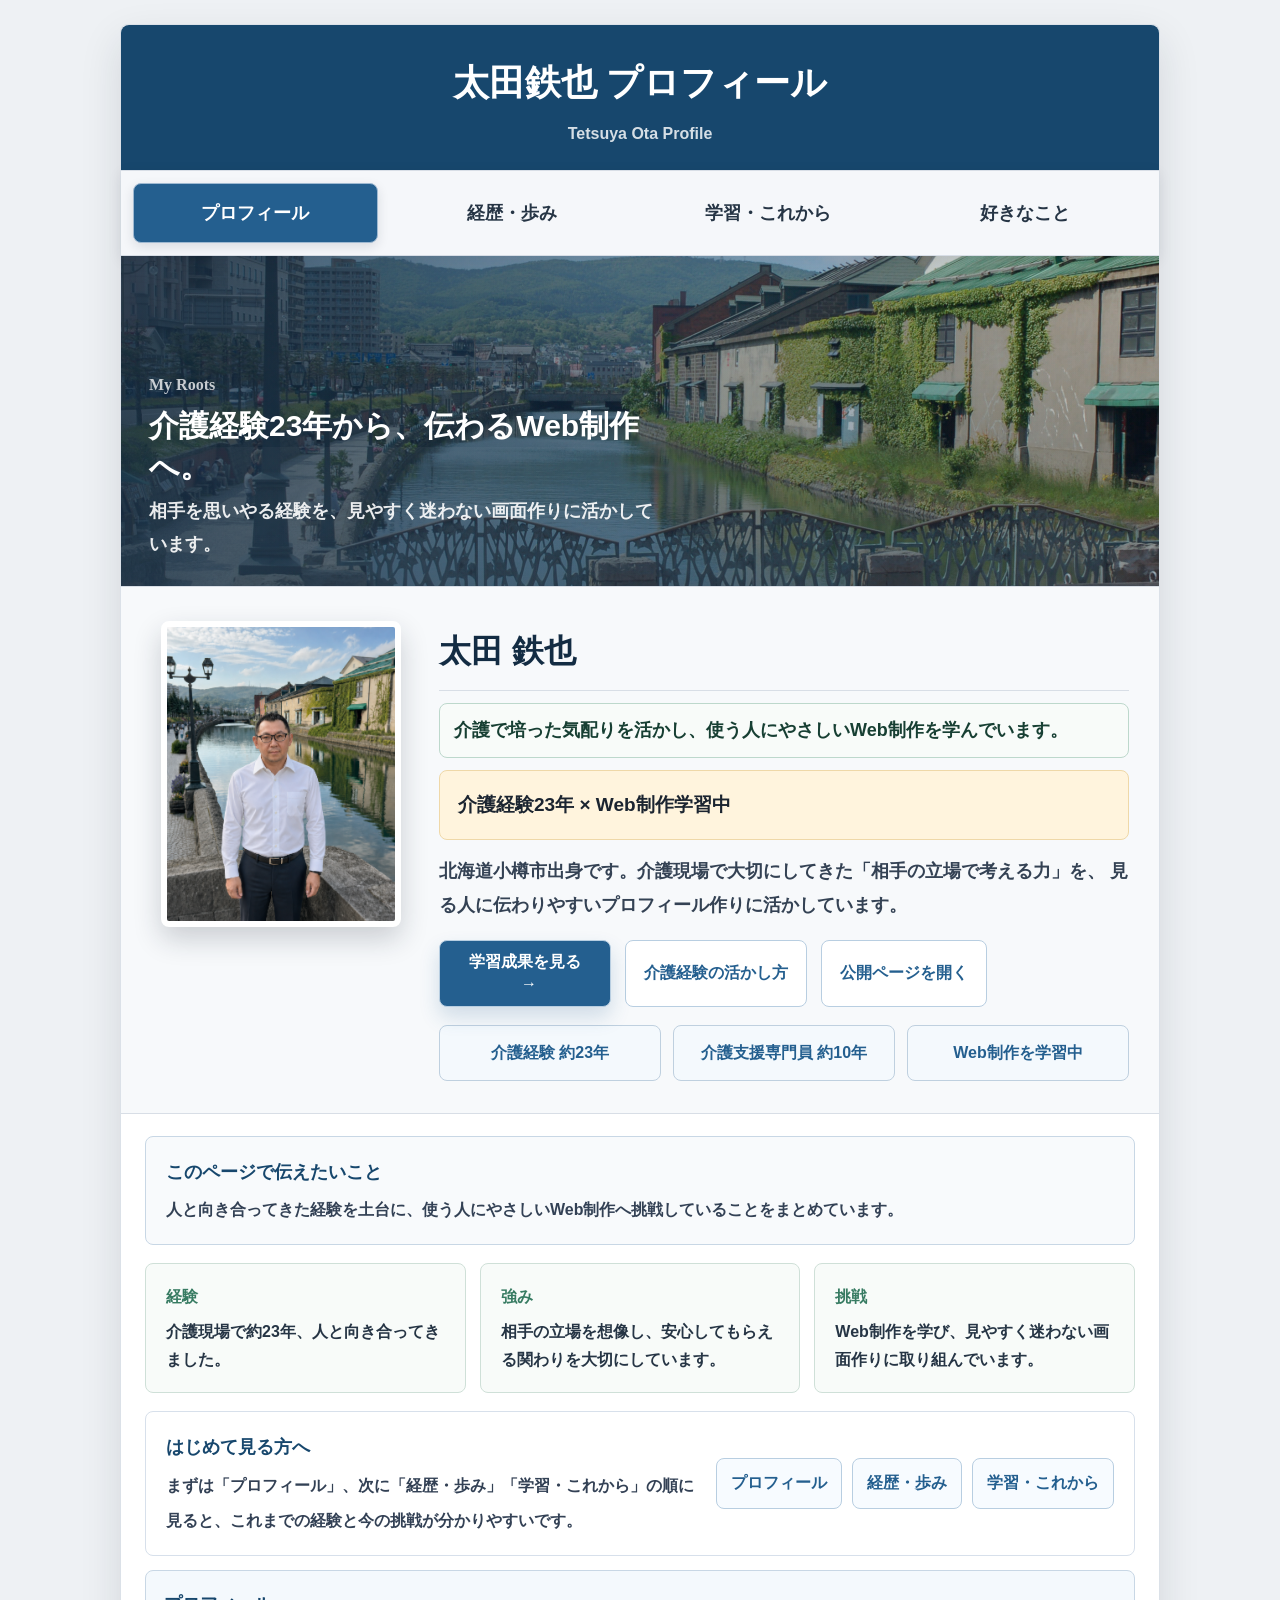
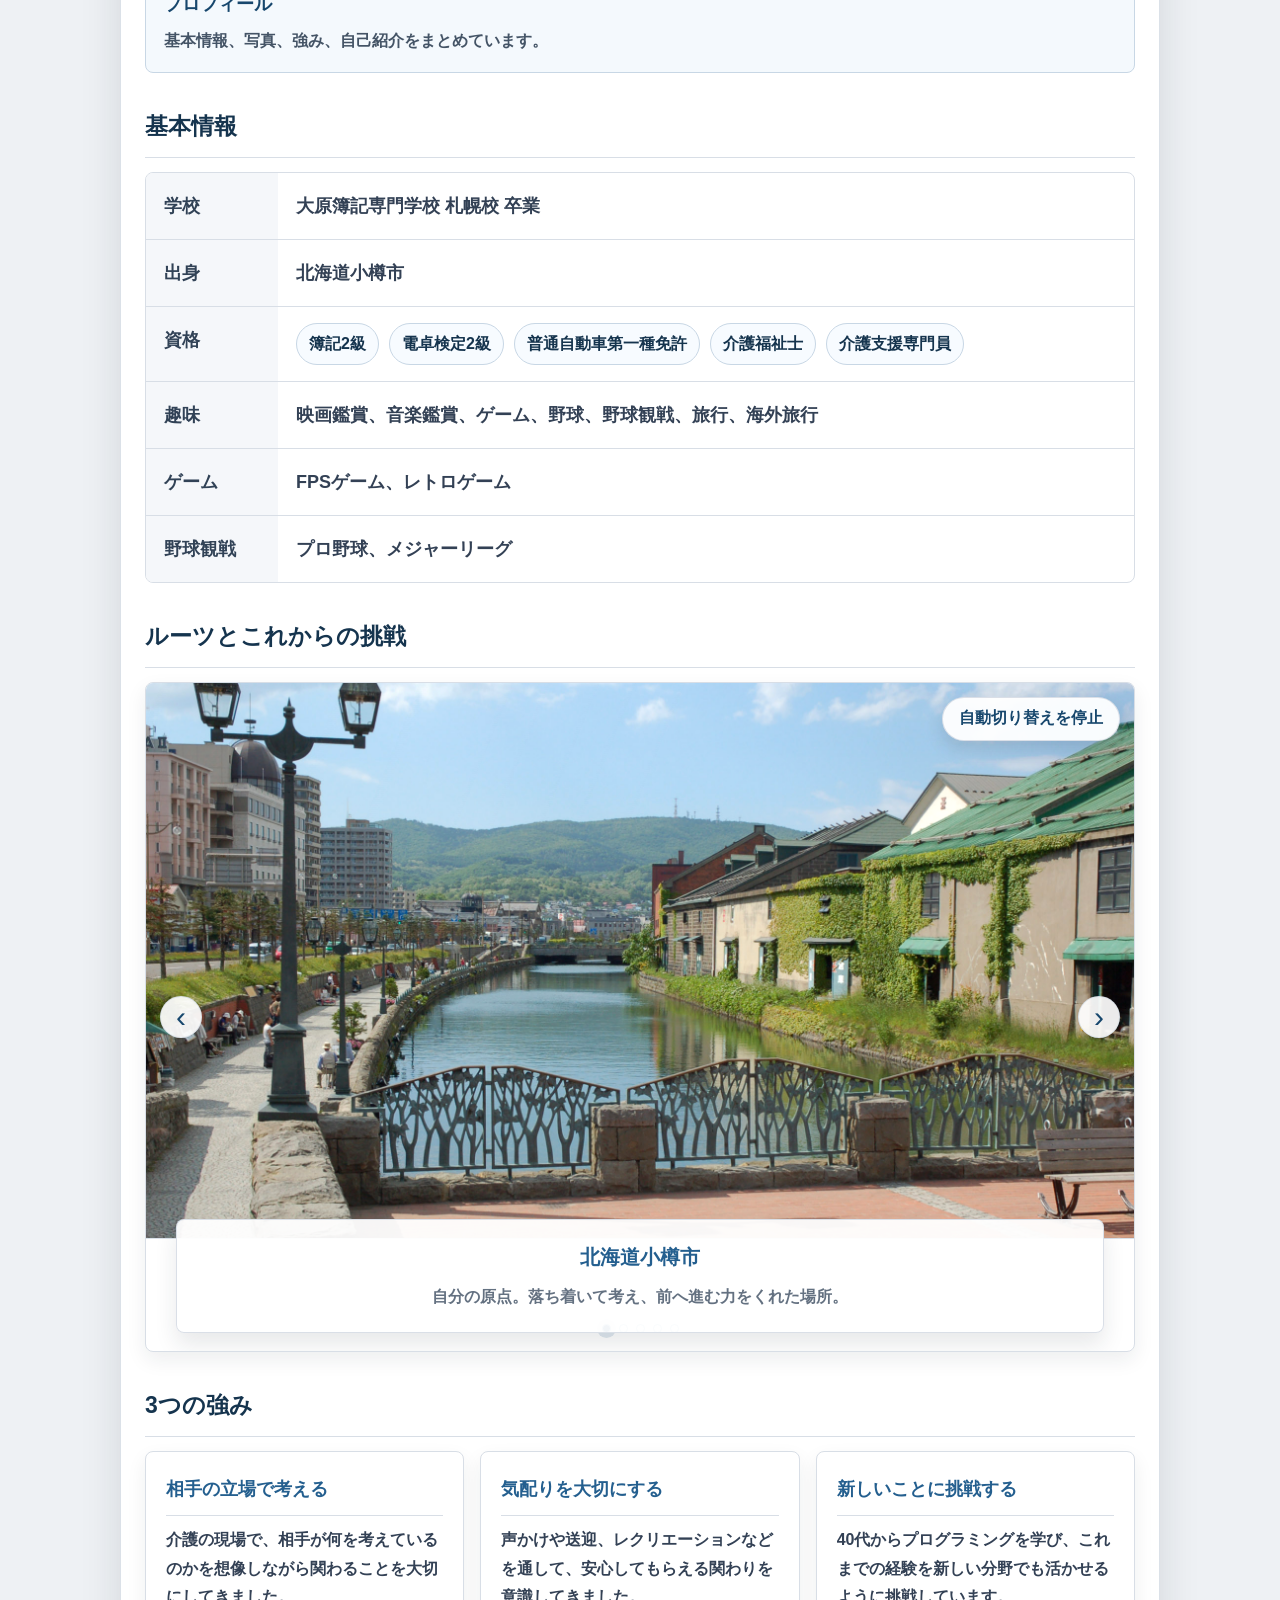
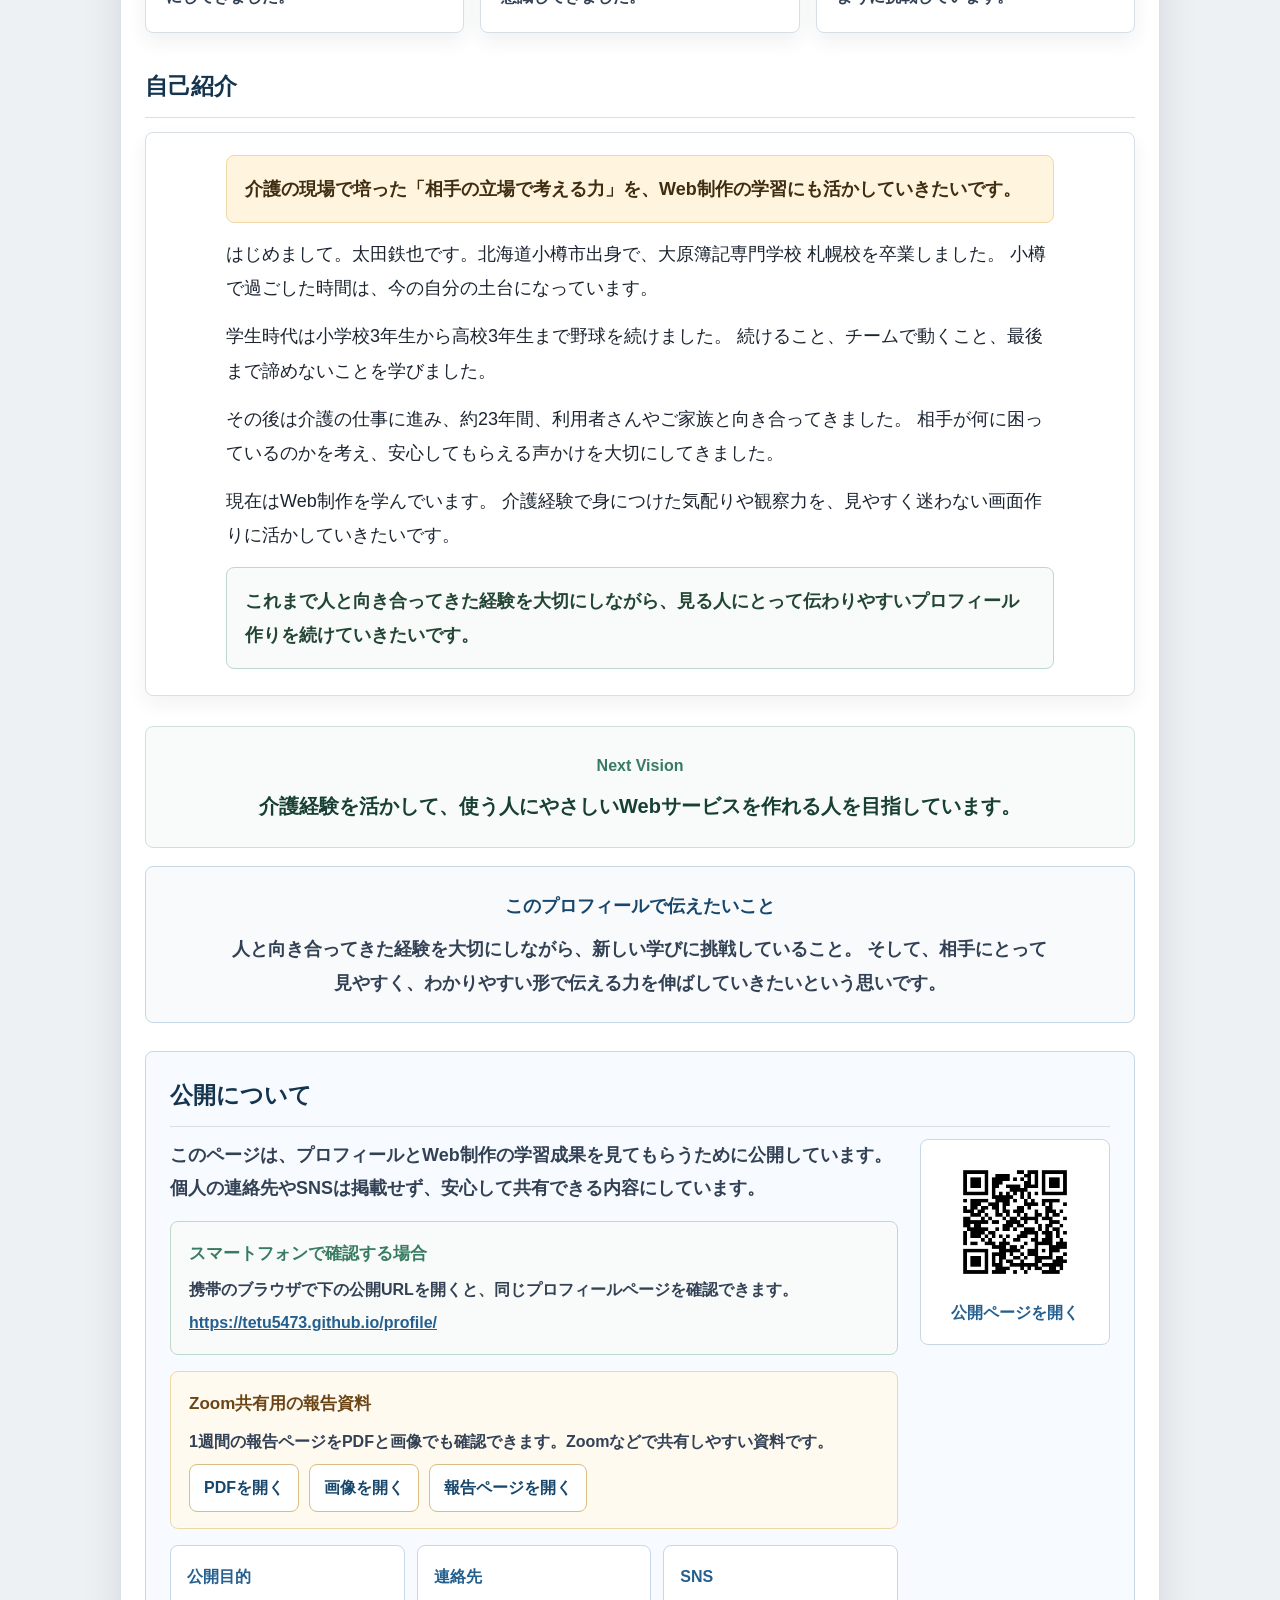
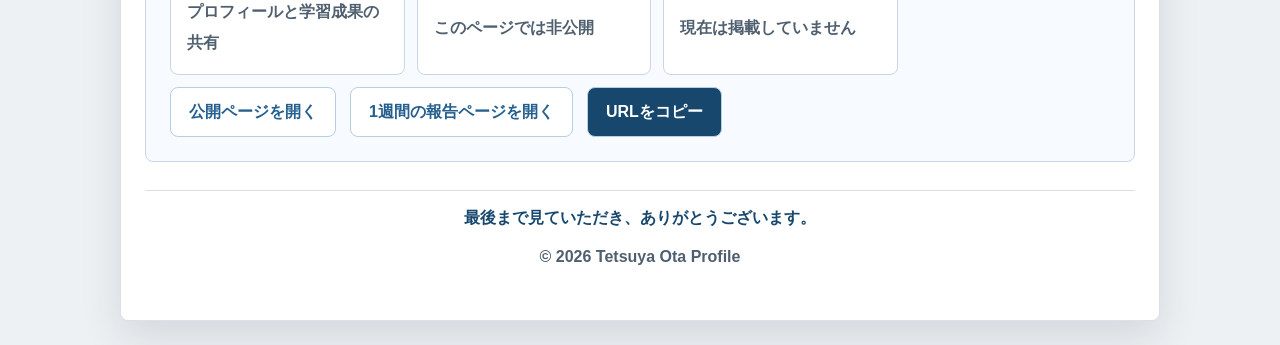
==== index.html @ 5fb35c45 "Refine profile content" ====
<!DOCTYPE html>
<html lang="ja">
<head>
  <meta charset="UTF-8">
  <meta name="viewport" content="width=device-width, initial-scale=1.0">
  <meta name="description" content="太田鉄也のプロフィールサイト。北海道小樽市でのルーツ、介護経験、Web制作とプログラミング学習への挑戦をまとめています。">
  <meta property="og:title" content="太田鉄也 プロフィール">
  <meta property="og:description" content="北海道小樽市でのルーツ、介護経験、Web制作とプログラミング学習への挑戦をまとめたプロフィールサイトです。">
  <meta property="og:type" content="website">
  <meta property="og:url" content="https://tetu5473.github.io/profile/">
  <meta property="og:image" content="https://tetu5473.github.io/profile/otaru-canal-real.jpg">
  <title>太田鉄也 プロフィール</title>
  <link rel="stylesheet" href="style.css?v=20260726-02">
</head>
<body>
  <main class="page">
    <header class="site-header">
      <h1>太田鉄也 プロフィール</h1>
      <p>Tetsuya Ota Profile</p>
    </header>

    <nav class="tab-nav" aria-label="プロフィールの表示切り替え" role="tablist">
      <button class="tab-button is-active" id="profile-tab-button" type="button" role="tab" aria-selected="true" aria-controls="profile-tab" data-tab="profile-tab">プロフィール</button>
      <button class="tab-button" id="history-tab-button" type="button" role="tab" aria-selected="false" aria-controls="history-tab" tabindex="-1" data-tab="history-tab">経歴・歩み</button>
      <button class="tab-button" id="learning-tab-button" type="button" role="tab" aria-selected="false" aria-controls="learning-tab" tabindex="-1" data-tab="learning-tab">学習・これから</button>
      <button class="tab-button" id="interest-tab-button" type="button" role="tab" aria-selected="false" aria-controls="interest-tab" tabindex="-1" data-tab="interest-tab">好きなこと</button>
    </nav>

    <section class="otaru-hero" aria-label="北海道小樽市のイメージ">
      <img src="otaru-canal-real.jpg" alt="北海道小樽市の小樽運河の風景写真" fetchpriority="high" decoding="async">
      <div class="otaru-hero-sweep" aria-hidden="true"></div>
      <div class="otaru-hero-text">
        <span>My Roots</span>
        <h2>介護経験23年から、伝わるWeb制作へ。</h2>
        <p>相手を思いやる経験を、見やすく迷わない画面作りに活かしています。</p>
      </div>
    </section>

    <section class="profile">
      <div class="photo-frame">
        <img src="profile-photo-otaru-sharp-face.png" alt="太田鉄也のプロフィール写真" class="profile-photo">
      </div>

      <div class="profile-main">
        <h2>太田 鉄也</h2>
        <p class="one-line-profile">
          介護で培った気配りを活かし、使う人にやさしいWeb制作を学んでいます。
        </p>
        <p class="catchcopy">
          介護経験23年 × Web制作学習中
        </p>
        <p class="lead">
          北海道小樽市出身です。介護現場で大切にしてきた「相手の立場で考える力」を、
          見る人に伝わりやすいプロフィール作りに活かしています。
        </p>
        <div class="profile-actions" aria-label="プロフィール内の主な導線">
          <button class="primary-action" type="button" data-open-tab="learning-tab" data-scroll-target="portfolio-section">学習成果を見る</button>
          <button type="button" data-open-tab="learning-tab" data-scroll-target="care-web-section">介護経験の活かし方</button>
          <a href="https://tetu5473.github.io/profile/" target="_blank" rel="noopener noreferrer">公開ページを開く</a>
        </div>
        <ul class="profile-points">
          <li>介護経験 約23年</li>
          <li>介護支援専門員 約10年</li>
          <li>Web制作を学習中</li>
        </ul>
      </div>
    </section>

    <section class="share-note" aria-label="このページで伝えたいこと">
      <strong>このページで伝えたいこと</strong>
      <span>人と向き合ってきた経験を土台に、使う人にやさしいWeb制作へ挑戦していることをまとめています。</span>
    </section>

    <section class="profile-summary" aria-label="プロフィールの要約">
      <div>
        <strong>経験</strong>
        <span>介護現場で約23年、人と向き合ってきました。</span>
      </div>
      <div>
        <strong>強み</strong>
        <span>相手の立場を想像し、安心してもらえる関わりを大切にしています。</span>
      </div>
      <div>
        <strong>挑戦</strong>
        <span>Web制作を学び、見やすく迷わない画面作りに取り組んでいます。</span>
      </div>
    </section>

    <section class="viewer-guide" aria-label="初めて見る方への案内">
      <div>
        <strong>はじめて見る方へ</strong>
        <span>まずは「プロフィール」、次に「経歴・歩み」「学習・これから」の順に見ると、これまでの経験と今の挑戦が分かりやすいです。</span>
      </div>
      <div class="viewer-guide-actions">
        <button type="button" data-open-tab="profile-tab">プロフィール</button>
        <button type="button" data-open-tab="history-tab">経歴・歩み</button>
        <button type="button" data-open-tab="learning-tab">学習・これから</button>
      </div>
    </section>

    <div class="tab-status" id="tab-status" aria-live="polite">
      <strong>プロフィール</strong>
      <span>基本情報、写真、強み、自己紹介をまとめています。</span>
    </div>

    <div class="tab-panels">
      <div class="tab-panel is-active" id="profile-tab" role="tabpanel" aria-labelledby="profile-tab-button">
        <section class="content-block">
          <h2>基本情報</h2>
          <table>
            <tr>
              <th>学校</th>
              <td>大原簿記専門学校 札幌校 卒業</td>
            </tr>
            <tr>
              <th>出身</th>
              <td>北海道小樽市</td>
            </tr>
            <tr>
              <th>資格</th>
              <td>
                <ul class="qualification-list">
                  <li>簿記2級</li>
                  <li>電卓検定2級</li>
                  <li>普通自動車第一種免許</li>
                  <li>介護福祉士</li>
                  <li>介護支援専門員</li>
                </ul>
              </td>
            </tr>
            <tr>
              <th>趣味</th>
              <td>映画鑑賞、音楽鑑賞、ゲーム、野球、野球観戦、旅行、海外旅行</td>
            </tr>
            <tr>
              <th>ゲーム</th>
              <td>FPSゲーム、レトロゲーム</td>
            </tr>
            <tr>
              <th>野球観戦</th>
              <td>プロ野球、メジャーリーグ</td>
            </tr>
          </table>
        </section>

        <section class="content-block image-story-block">
          <h2>ルーツとこれからの挑戦</h2>
          <div class="story-carousel" aria-label="ルーツと挑戦の画像ギャラリー">
            <div class="story-slides">
              <figure class="story-slide is-active">
                <img src="otaru-canal-real.jpg" alt="小樽運河の実際の風景写真" decoding="async">
                <figcaption>
                  <strong>北海道小樽市</strong>
                  <span>自分の原点。落ち着いて考え、前へ進む力をくれた場所。</span>
                </figcaption>
              </figure>
              <figure class="story-slide">
                <img src="story-otaru-learning.png" alt="小樽の風景と学習机を組み合わせた画像" loading="lazy" decoding="async">
                <figcaption>
                  <strong>小樽から新しい挑戦へ</strong>
                  <span>原点を大切にしながら、新しい学びへ進んでいること。</span>
                </figcaption>
              </figure>
              <figure class="story-slide">
                <img src="story-programming-desk.png" alt="プログラミング学習をしている机の画像" loading="lazy" decoding="async">
                <figcaption>
                  <strong>プログラミング学習</strong>
                  <span>焦らず、基本から一つずつ積み重ねている姿勢。</span>
                </figcaption>
              </figure>
              <figure class="story-slide">
                <img src="story-care-tech.png" alt="介護経験とデジタルツールを組み合わせた画像" loading="lazy" decoding="async">
                <figcaption>
                  <strong>介護経験を活かす</strong>
                  <span>現場で学んだ気配りを、使いやすい画面作りにつなげたいこと。</span>
                </figcaption>
              </figure>
              <figure class="story-slide">
                <img src="image-coding.svg" alt="プログラミング学習をイメージした画像" loading="lazy" decoding="async">
                <figcaption>
                  <strong>これからの制作</strong>
                  <span>学んだことを形にし、伝わるプロフィールへ育てていくこと。</span>
                </figcaption>
              </figure>
            </div>
            <button class="story-arrow story-arrow-prev" type="button" aria-label="前の画像を表示">‹</button>
            <button class="story-arrow story-arrow-next" type="button" aria-label="次の画像を表示">›</button>
            <button class="story-toggle" type="button" aria-pressed="false">自動切り替えを停止</button>
            <div class="story-dots" aria-label="画像の位置">
              <button class="story-dot is-active" type="button" aria-label="1枚目を表示"></button>
              <button class="story-dot" type="button" aria-label="2枚目を表示"></button>
              <button class="story-dot" type="button" aria-label="3枚目を表示"></button>
              <button class="story-dot" type="button" aria-label="4枚目を表示"></button>
              <button class="story-dot" type="button" aria-label="5枚目を表示"></button>
            </div>
          </div>
        </section>

        <section class="content-block highlight-block">
          <h2>3つの強み</h2>
          <div class="strength-grid">
            <div class="strength-card">
              <h3>相手の立場で考える</h3>
              <p>介護の現場で、相手が何を考えているのかを想像しながら関わることを大切にしてきました。</p>
            </div>
            <div class="strength-card">
              <h3>気配りを大切にする</h3>
              <p>声かけや送迎、レクリエーションなどを通して、安心してもらえる関わりを意識してきました。</p>
            </div>
            <div class="strength-card">
              <h3>新しいことに挑戦する</h3>
              <p>40代からプログラミングを学び、これまでの経験を新しい分野でも活かせるように挑戦しています。</p>
            </div>
          </div>
        </section>

        <section class="content-block">
          <h2>自己紹介</h2>
          <div class="readable-text">
            <p class="key-message">介護の現場で培った「相手の立場で考える力」を、Web制作の学習にも活かしていきたいです。</p>
            <p>
              はじめまして。太田鉄也です。北海道小樽市出身で、大原簿記専門学校 札幌校を卒業しました。
              小樽で過ごした時間は、今の自分の土台になっています。
            </p>
            <p>
              学生時代は小学校3年生から高校3年生まで野球を続けました。
              続けること、チームで動くこと、最後まで諦めないことを学びました。
            </p>
            <p>
              その後は介護の仕事に進み、約23年間、利用者さんやご家族と向き合ってきました。
              相手が何に困っているのかを考え、安心してもらえる声かけを大切にしてきました。
            </p>
            <p>
              現在はWeb制作を学んでいます。
              介護経験で身につけた気配りや観察力を、見やすく迷わない画面作りに活かしていきたいです。
            </p>
            <p class="self-summary">
              これまで人と向き合ってきた経験を大切にしながら、見る人にとって伝わりやすいプロフィール作りを続けていきたいです。
            </p>
          </div>
        </section>
      </div>

      <div class="tab-panel" id="history-tab" role="tabpanel" aria-labelledby="history-tab-button" hidden>
        <section class="content-block">
          <h2>経歴</h2>
          <table>
            <tr>
              <th>出身</th>
              <td>北海道小樽市</td>
            </tr>
            <tr>
              <th>学歴</th>
              <td>大原簿記専門学校 札幌校 卒業</td>
            </tr>
            <tr>
              <th>資格</th>
              <td>
                <ul class="qualification-list">
                  <li>簿記2級</li>
                  <li>電卓検定2級</li>
                  <li>普通自動車第一種免許</li>
                  <li>介護福祉士</li>
                  <li>介護支援専門員</li>
                </ul>
              </td>
            </tr>
            <tr>
              <th>介護職</th>
              <td>
                介護の仕事には、トータルで約23年間携わっています。デイケアサービスで約5年間勤務した後、
                介護福祉士としてグループホーム、小規模多機能型施設、老人保健施設などで経験を積みました。
              </td>
            </tr>
            <tr>
              <th>ケアマネ</th>
              <td>
                介護支援専門員に合格後、約10年間ケアマネジャーとして従事しています。
                現場と相談支援の両方を経験し、人の状況を整理して伝える大切さを学んできました。
              </td>
            </tr>
            <tr>
              <th>仕事で学んだこと</th>
              <td>
                利用者さんから「ありがとう」と言われたときに、大きなやりがいを感じてきました。
                認知症の方と関わる中では、こちらの考えを押し付けず、相手の気持ちを想像して対応することを大切にしてきました。
              </td>
            </tr>
            <tr>
              <th>強み</th>
              <td>
                相手の立場で物事を考え、気配りをしながら行動することです。
                レクリエーションや送迎、声かけの場面でも、安心してもらえる関わりを意識してきました。
              </td>
            </tr>
            <tr>
              <th>転機</th>
              <td>
                40代に入り、これからの人生を考える中で「今のままで本当にいいのか」と感じるようになりました。
                Web制作の学習を始め、これまでの経験を新しい形で活かすことに挑戦しています。
              </td>
            </tr>
            <tr>
              <th>野球経験</th>
              <td>小学校3年生から高校3年生まで野球を経験。高校時代は硬式野球部で、ポジションはファースト。</td>
            </tr>
          </table>
        </section>

        <section class="content-block">
          <h2>これまでの歩み</h2>
          <ol class="timeline">
            <li>
              <strong>小樽で育ち、野球に打ち込む</strong>
              <span>学生時代は野球を通して、継続することや仲間と頑張ることを学びました。</span>
            </li>
            <li>
              <strong>専門学校で資格取得に取り組む</strong>
              <span>簿記や電卓、公務員試験の勉強に取り組み、学ぶことの大切さを経験しました。</span>
            </li>
            <li>
              <strong>介護の現場で23年、人と向き合う</strong>
              <span>介護職・介護福祉士・介護支援専門員として、利用者さんやご家族と関わり、人の立場に立つことを学びました。</span>
            </li>
            <li>
              <strong>40代からプログラミングに挑戦</strong>
              <span>このままでいいのかという思いから、人生を変えるために新しい分野へ挑戦しています。</span>
            </li>
            <li>
              <strong>経験をWeb制作に活かす</strong>
              <span>相手の立場で考える力を、見やすく迷わないページ作りに活かしていきたいです。</span>
            </li>
          </ol>
          <div class="history-summary">
            <strong>今につながっていること</strong>
            <p>
              野球で学んだ継続力、介護の現場で身につけた気配り、ケアマネジャーとしての整理して伝える力。
              これらを土台に、今は「見る人に伝わるプロフィール作り」と「使いやすい画面作り」を学んでいます。
            </p>
          </div>
        </section>
      </div>

      <div class="tab-panel" id="learning-tab" role="tabpanel" aria-labelledby="learning-tab-button" hidden>
        <section class="content-block vision-block">
          <h2>Web制作を学ぶ理由</h2>
          <div class="readable-text">
            <p class="key-message">将来の選択肢を広げ、これまでの経験を新しい形で活かすために、Web制作を学んでいます。</p>
            <p>
              介護の仕事を続ける中で、これからの働き方や成長について考えるようになりました。
              その中で、自分の経験を新しい形で活かせるWeb制作に関心を持ちました。
            </p>
            <p>
              ただ技術を覚えるだけではなく、見る人にとってわかりやすく、
              迷わず読めるページを作れる人を目指しています。
            </p>
            <p>
              介護の現場で学んだ「相手の状況を想像する力」を、
              文章の整理や画面の導線作りにも活かしていきたいです。
            </p>
          </div>
        </section>

        <section class="content-block">
          <h2>これから</h2>
          <div class="future-grid">
            <article>
              <h3>働き方を変える</h3>
              <p>Web制作の学習を通して、将来の選択肢を広げていきたいです。</p>
            </article>
            <article>
              <h3>介護経験を活かす</h3>
              <p>相手に伝わりやすい文章や、見やすい画面構成を考えられる人を目指したいです。</p>
            </article>
            <article>
              <h3>世界を見て知見を広げる</h3>
              <p>国内外のさまざまな土地を訪れ、いつかフィンランドでオーロラを見ることも目標の一つです。</p>
            </article>
          </div>
          <p class="future-note">
            これまでの経歴は、決して順調なことばかりではありませんでした。
            それでも、ありのままの自分を受け止めながら、素直に学び続ける姿勢を大切にしたいです。
          </p>
        </section>

        <section class="content-block skill-block">
          <h2>学習しているスキル</h2>
          <p>
            Webページがどのように作られているのかを理解するために、まずは基本となるHTML、CSS、JavaScriptを中心に学んでいます。
            まだ学習中ですが、少しずつ「読むだけ」ではなく「自分で作って試す」ことを大切にしています。
          </p>
          <div class="skill-grid">
            <article>
              <h3>HTML</h3>
              <p>文章、見出し、画像、表など、ページの内容を組み立てるための言語として学んでいます。</p>
            </article>
            <article>
              <h3>CSS</h3>
              <p>色、余白、文字の大きさ、スマートフォン対応など、見やすい画面に整える方法を学んでいます。</p>
            </article>
            <article>
              <h3>JavaScript</h3>
              <p>タブの切り替えやボタン操作など、ページに動きをつけるための基本を学んでいます。</p>
            </article>
            <article>
              <h3>Git・GitHub</h3>
              <p>作ったファイルを記録し、変更の履歴を残しながら制作を進める方法を学んでいます。</p>
            </article>
          </div>
        </section>

        <section class="content-block reference-block">
          <h2>学習で参考にしているコンテンツ</h2>
          <p>
            Web制作やプログラミングの学習では、プロアカのYouTube動画を参考にしながら、
            HTML・CSS・JavaScriptの基礎やReact、実際に手を動かして作る流れを学んでいます。
          </p>
          <div class="external-link-note">
            <strong>外部サイトへ移動します</strong>
            <span>クリックすると、学習の参考にしているプロアカのYouTubeチャンネルが別タブで開きます。</span>
          </div>
          <a class="reference-link" href="https://www.youtube.com/@%E3%83%97%E3%83%AD%E3%82%A2%E3%82%AB" target="_blank" rel="noopener noreferrer">
            プロアカ YouTubeチャンネルを別タブで開く
          </a>
          <p class="reference-note">
            参考にしている学習コンテンツとして紹介しています。公式な所属や公認を示すものではありません。
          </p>
        </section>

        <section class="content-block goal-block" id="care-web-section">
          <h2>介護経験を活かして挑戦したいこと</h2>
          <p>
            介護の現場では、記録、情報共有、予定調整、家族や関係機関との連絡など、
            利用者さんと向き合う時間以外にも多くの業務があります。
            そうした現場の負担を少しでも減らし、働く人が利用者さんに向き合う時間を増やせるような仕組みに関心があります。
          </p>
          <div class="experience-bridge" aria-label="介護経験とWeb制作のつながり">
            <strong>介護経験をWeb制作に活かす視点</strong>
            <span>相手の状況を想像する力、わかりやすく伝える力、迷わない導線を考える力を、画面作りにも活かしたいです。</span>
          </div>
          <div class="goal-grid">
            <article>
              <h3>介護記録をわかりやすくする</h3>
              <p>日々の記録を入力しやすく、あとから確認しやすい形に整理できるツールを作ってみたいです。</p>
            </article>
            <article>
              <h3>情報共有をスムーズにする</h3>
              <p>申し送りや利用者さんの変化を、職員同士でわかりやすく共有できる仕組みに関心があります。</p>
            </article>
            <article>
              <h3>予定や業務を見える化する</h3>
              <p>通院、面談、サービス調整、書類作成などの予定を整理し、抜けや漏れを減らせる画面を考えたいです。</p>
            </article>
          </div>
        </section>

        <section class="message-block">
          <span>My Motto</span>
          <p>自分に正直に、素直に学び、諦めずに人生を変えていく。</p>
        </section>

        <section class="content-block portfolio-block" id="portfolio-section">
          <h2>学習成果・ポートフォリオ</h2>
          <p class="portfolio-intro">
            作ったもの、学んだこと、工夫したことを短く整理しています。
          </p>
          <div class="portfolio-summary" aria-label="制作物の概要">
            <div>
              <strong>公開済み</strong>
              <span>プロフィールサイト</span>
            </div>
            <div>
              <strong>改善中</strong>
              <span>文章・画像・スマホ表示</span>
            </div>
            <div>
              <strong>学習中</strong>
              <span>HTML・CSS・JavaScript・React</span>
            </div>
          </div>
          <div class="learning-result" aria-label="この制作でできるようになったこと">
            <strong>この制作でできるようになったこと</strong>
            <ul>
              <li><strong>文章整理</strong><span>自分の経験を、初めて見る人にも伝わる文章へまとめました。</span></li>
              <li><strong>画面操作</strong><span>タブ、ボタン、上へ戻る導線で、見たい情報へ移動しやすくしました。</span></li>
              <li><strong>公開準備</strong><span>公開URL、QRコード、PDF、画像で共有しやすい形にしました。</span></li>
              <li><strong>表示確認</strong><span>PCとスマートフォンで、文字の見やすさと押しやすさを確認しました。</span></li>
            </ul>
          </div>
          <div class="portfolio-list">
            <div class="portfolio-card">
              <div>
                <span class="portfolio-label">作ったもの</span>
                <h3>プロフィールホームページ</h3>
                <p>
                  自分の経歴、強み、趣味、学習目標を1ページにまとめた自己紹介サイトです。
                  HTML・CSS・JavaScriptで、タブ切り替えや上へ戻るボタンも作りました。
                </p>
              </div>
              <ul class="portfolio-points">
                <li>自分の経験を読みやすく整理</li>
                <li>タブで情報を切り替えられる構成</li>
                <li>スマートフォンでも見やすい表示</li>
              </ul>
            </div>

            <div class="portfolio-card">
              <div>
                <span class="portfolio-label">できるようになったこと</span>
                <h3>GitHub Pagesでの公開</h3>
                <p>
                  作成したプロフィールサイトをGitHubで管理し、GitHub Pagesで公開しました。
                  PCとスマートフォンの両方で見やすいように調整しています。
                </p>
              </div>
              <ul class="portfolio-points">
                <li>GitHubでファイルを管理</li>
                <li>公開URLで誰でも確認可能</li>
                <li>QRコードからスマホで確認可能</li>
              </ul>
            </div>

            <div class="portfolio-card portfolio-card-profile">
              <div>
                <span class="portfolio-label">工夫したところ</span>
                <h3>見やすいプロフィール構成</h3>
                <p>
                  初めて見る人にも伝わるように、プロフィール、経歴、学習、好きなことをタブで分けました。
                  小樽の画像やプロフィール写真を使い、人柄と歩みが伝わるように整えています。
                </p>
                <div class="portfolio-detail-grid" aria-label="プロフィールサイトで工夫したこと">
                  <div>
                    <strong>文章</strong>
                    <span>長すぎる説明を整理し、初心者にも読みやすい言葉に調整。</span>
                  </div>
                  <div>
                    <strong>画像</strong>
                    <span>小樽のルーツと学習への挑戦が伝わる画像表示を追加。</span>
                  </div>
                  <div>
                    <strong>操作</strong>
                    <span>タブ、ボタン、上へ戻る導線で見たい情報へ移動しやすく調整。</span>
                  </div>
                </div>
              </div>
              <ul class="portfolio-points">
                <li>プロフィールだけに内容を整理</li>
                <li>小樽のルーツを画像で表現</li>
                <li>スマホでも読みやすい構成</li>
                <li>公開ページとして確認済み</li>
              </ul>
            </div>

            <div class="portfolio-card portfolio-card-next">
              <div>
                <span class="portfolio-label">次に整えるところ</span>
                <h3>プロフィールの継続改善</h3>
                <p>
                  今後は、文章、画像、スマートフォンでの見え方を確認しながら、
                  公開用プロフィールとしてさらに整えていきます。
                </p>
              </div>
              <ul class="portfolio-points">
                <li>文章量を定期的に見直す</li>
                <li>画像の印象を確認する</li>
                <li>スマホ表示を最終確認する</li>
              </ul>
            </div>
          </div>
        </section>

        <section class="content-block intent-block">
          <h2>このサイトを作った理由</h2>
          <div class="readable-text">
            <p class="key-message">このサイトは、Web制作の学習成果として、自分のことをわかりやすく伝えるために作りました。</p>
            <p>
              初めて見る人にも、これまでの経験と、今なぜプログラミングを学んでいるのかが伝わるように意識しました。
              プロフィール、経歴、学習目標、好きなことに分けて、読みたい情報を探しやすくしています。
            </p>
            <p>
              工夫した点は、介護の経験とこれから学びたいITの分野をつなげて説明したことです。
              「人と向き合ってきた経験」を、今後は「使う人にとってわかりやすい画面作り」に活かしていきたいと考えています。
            </p>
          </div>
        </section>

        <section class="content-block">
          <h2>制作・学習活動</h2>
          <table>
            <tr>
              <th>制作</th>
              <td>
                プロフィールホームページを制作。
                HTMLとCSSを使い、自分の経歴・趣味・写真を掲載した自己紹介ページを作成しました。
              </td>
            </tr>
            <tr>
              <th>学習中</th>
              <td>
                プログラミングやWeb制作を学習中です。
                自分の人となりが伝わるページ作りを目標にしています。
              </td>
            </tr>
            <tr>
              <th>今後</th>
              <td>
                JavaScriptを使った動きのあるページや、映画・音楽・ゲーム・野球・旅行など、
                自分の好きなことを紹介できるサイト制作にも挑戦したいです。
              </td>
            </tr>
          </table>
        </section>
      </div>

      <div class="tab-panel" id="interest-tab" role="tabpanel" aria-labelledby="interest-tab-button" hidden>
        <section class="content-block">
          <h2>好きなこと</h2>
          <p class="interest-lead">
            趣味は、人柄が伝わる大切な部分だと思っています。楽しむ時間が、学習を続ける力にもつながっています。
          </p>
          <div class="interest-grid">
            <article class="interest-card">
              <h3>映画</h3>
              <span class="interest-tag">アクション・SF</span>
              <p>
                ジャッキー・チェンのカンフー映画や「ターミネーター」がきっかけで好きになりました。
                特にスピード感のある作品が好きです。
              </p>
            </article>
            <article class="interest-card">
              <h3>音楽</h3>
              <span class="interest-tag">J-POP・洋楽</span>
              <p>
                J-POP、韓国の音楽、洋楽まで幅広く聴きます。
                その時の気分に合う曲を楽しんでいます。
              </p>
            </article>
            <article class="interest-card">
              <h3>ゲーム</h3>
              <span class="interest-tag">FPS・レトロゲーム</span>
              <p>
                PUBGのように、仲間と協力して遊ぶゲームが好きです。
                レトロゲームでは、くにおくんシリーズやドラゴンクエストシリーズが印象に残っています。
              </p>
            </article>
            <article class="interest-card">
              <h3>野球</h3>
              <span class="interest-tag">プレー経験・観戦</span>
              <p>
                野球は小学校3年生から高校3年生まで続け、高校時代は硬式野球部でファーストを守っていました。
                今は観戦が中心で、日本ハムやメジャーリーグにも注目しています。
              </p>
            </article>
            <article class="interest-card">
              <h3>旅行</h3>
              <span class="interest-tag">国内外の景色</span>
              <p>
                海外ではフィリピンやグアムに行った経験があります。
                違う街の雰囲気や価値観に触れたことが、自分の視野を広げるきっかけになりました。
              </p>
            </article>
          </div>
          <p class="interest-summary">
            好きなことを大切にしながら、新しい学びにも前向きに取り組んでいます。
          </p>
        </section>
      </div>
    </div>

    <section class="closing-message" aria-label="これから目指すこと">
      <span>Next Vision</span>
      <p>介護経験を活かして、使う人にやさしいWebサービスを作れる人を目指しています。</p>
    </section>

    <section class="profile-closing-note" aria-label="プロフィールのまとめ">
      <strong>このプロフィールで伝えたいこと</strong>
      <p>
        人と向き合ってきた経験を大切にしながら、新しい学びに挑戦していること。
        そして、相手にとって見やすく、わかりやすい形で伝える力を伸ばしていきたいという思いです。
      </p>
    </section>

    <section class="content-block contact-block">
      <h2>公開について</h2>
      <div class="public-info">
        <div>
          <p>
            このページは、プロフィールとWeb制作の学習成果を見てもらうために公開しています。
            個人の連絡先やSNSは掲載せず、安心して共有できる内容にしています。
          </p>
          <div class="mobile-check-note">
            <strong>スマートフォンで確認する場合</strong>
            <span>携帯のブラウザで下の公開URLを開くと、同じプロフィールページを確認できます。</span>
            <a href="https://tetu5473.github.io/profile/" target="_blank" rel="noopener noreferrer">https://tetu5473.github.io/profile/</a>
          </div>
          <div class="report-share-note">
            <strong>Zoom共有用の報告資料</strong>
            <span>1週間の報告ページをPDFと画像でも確認できます。Zoomなどで共有しやすい資料です。</span>
            <div>
              <a href="weekly-report.pdf" target="_blank" rel="noopener noreferrer">PDFを開く</a>
              <a href="weekly-report.png" target="_blank" rel="noopener noreferrer">画像を開く</a>
              <a href="weekly-report.html">報告ページを開く</a>
            </div>
          </div>
          <ul class="contact-list">
            <li><strong>公開目的</strong><span>プロフィールと学習成果の共有</span></li>
            <li><strong>連絡先</strong><span>このページでは非公開</span></li>
            <li><strong>SNS</strong><span>現在は掲載していません</span></li>
          </ul>
          <div class="share-actions">
            <a href="https://tetu5473.github.io/profile/" target="_blank" rel="noopener noreferrer">公開ページを開く</a>
            <a href="weekly-report.html">1週間の報告ページを開く</a>
            <button class="copy-link-button" type="button" data-url="https://tetu5473.github.io/profile/">URLをコピー</button>
            <span class="copy-status" aria-live="polite" role="status"></span>
          </div>
        </div>
        <div class="qr-card">
          <img src="profile-qr.png" alt="プロフィールサイト公開URLのQRコード">
          <a href="https://tetu5473.github.io/profile/">公開ページを開く</a>
        </div>
      </div>
    </section>

    <footer>
      <p class="thanks-message">最後まで見ていただき、ありがとうございます。</p>
      <p>&copy; 2026 Tetsuya Ota Profile</p>
    </footer>
  </main>
  <button class="back-to-top" type="button" aria-label="ページの一番上に戻る">↑ 上へ</button>
  <script>
    const tabButtons = document.querySelectorAll(".tab-button");
    const tabPanels = document.querySelectorAll(".tab-panel");
    const backToTopButton = document.querySelector(".back-to-top");
    const tabStatus = document.getElementById("tab-status");
    const storySlides = document.querySelectorAll(".story-slide");
    const storyDots = document.querySelectorAll(".story-dot");
    const storyPrevButton = document.querySelector(".story-arrow-prev");
    const storyNextButton = document.querySelector(".story-arrow-next");
    const storyToggleButton = document.querySelector(".story-toggle");
    const storyCarousel = document.querySelector(".story-carousel");
    const copyLinkButton = document.querySelector(".copy-link-button");
    const copyStatus = document.querySelector(".copy-status");
    const tabJumpControls = document.querySelectorAll("[data-open-tab]");
    const reduceMotionQuery = window.matchMedia("(prefers-reduced-motion: reduce)");
    let currentStoryIndex = 0;
    let storyAutoTimer;
    let isStoryPaused = false;
    const tabDescriptions = {
      "profile-tab": {
        title: "プロフィール",
        text: "基本情報、写真、強み、自己紹介をまとめています。"
      },
      "history-tab": {
        title: "経歴・歩み",
        text: "これまでの仕事、資格、学んできたことを時系列で確認できます。"
      },
      "learning-tab": {
        title: "学習・これから",
        text: "プログラミングを学ぶ理由、今後の目標、制作活動をまとめています。"
      },
      "interest-tab": {
        title: "好きなこと",
        text: "映画、音楽、ゲーム、野球、旅行など、人柄が伝わる趣味を紹介しています。"
      }
    };

    function activateTab(targetId, shouldScrollStatus = true) {
      const activeButton = document.querySelector(`[data-tab="${targetId}"]`);
      const targetPanel = document.getElementById(targetId);
      const description = tabDescriptions[targetId];

      if (!activeButton || !targetPanel || !description) {
        return;
      }

      tabButtons.forEach((item) => {
        item.classList.remove("is-active");
        item.setAttribute("aria-selected", "false");
        item.setAttribute("tabindex", "-1");
      });
      tabPanels.forEach((panel) => {
        panel.classList.remove("is-active");
        panel.hidden = true;
      });

      activeButton.classList.add("is-active");
      activeButton.setAttribute("aria-selected", "true");
      activeButton.removeAttribute("tabindex");
      targetPanel.classList.add("is-active");
      targetPanel.hidden = false;

      tabStatus.innerHTML = `<strong>${description.title}</strong><span>${description.text}</span>`;

      if (shouldScrollStatus) {
        tabStatus.scrollIntoView({
          behavior: "smooth",
          block: "start"
        });
      }
    }

    tabButtons.forEach((button) => {
      button.addEventListener("click", () => {
        activateTab(button.dataset.tab);
      });
    });

    tabJumpControls.forEach((control) => {
      control.addEventListener("click", () => {
        activateTab(control.dataset.openTab, false);

        const target = document.getElementById(control.dataset.scrollTarget);
        if (target) {
          target.scrollIntoView({
            behavior: "smooth",
            block: "start"
          });
        } else {
          tabStatus.scrollIntoView({
            behavior: "smooth",
            block: "start"
          });
        }
      });
    });

    function showStorySlide(index) {
      currentStoryIndex = (index + storySlides.length) % storySlides.length;

      storySlides.forEach((slide, slideIndex) => {
        const isActive = slideIndex === currentStoryIndex;
        slide.classList.toggle("is-active", isActive);
        slide.setAttribute("aria-hidden", String(!isActive));
        slide.classList.remove("is-entering");

        if (isActive && !reduceMotionQuery.matches) {
          window.requestAnimationFrame(() => {
            slide.classList.add("is-entering");
            window.setTimeout(() => {
              slide.classList.remove("is-entering");
            }, 980);
          });
        }
      });

      storyDots.forEach((dot, dotIndex) => {
        dot.classList.toggle("is-active", dotIndex === currentStoryIndex);
      });
    }

    function startStoryAutoPlay() {
      if (isStoryPaused || reduceMotionQuery.matches || storySlides.length <= 1) {
        return;
      }

      window.clearInterval(storyAutoTimer);
      storyAutoTimer = window.setInterval(() => {
        showStorySlide(currentStoryIndex + 1);
      }, 7000);
    }

    function restartStoryAutoPlay() {
      window.clearInterval(storyAutoTimer);
      startStoryAutoPlay();
    }

    function updateStoryToggleButton() {
      if (!storyToggleButton) {
        return;
      }

      storyToggleButton.textContent = isStoryPaused ? "自動切り替えを再開" : "自動切り替えを停止";
      storyToggleButton.setAttribute("aria-pressed", String(isStoryPaused));
    }

    storyPrevButton.addEventListener("click", () => {
      showStorySlide(currentStoryIndex - 1);
      restartStoryAutoPlay();
    });

    storyNextButton.addEventListener("click", () => {
      showStorySlide(currentStoryIndex + 1);
      restartStoryAutoPlay();
    });

    storyDots.forEach((dot, index) => {
      dot.addEventListener("click", () => {
        showStorySlide(index);
        restartStoryAutoPlay();
      });
    });

    if (storyToggleButton) {
      storyToggleButton.addEventListener("click", () => {
        isStoryPaused = !isStoryPaused;

        if (isStoryPaused) {
          window.clearInterval(storyAutoTimer);
        } else {
          startStoryAutoPlay();
        }

        updateStoryToggleButton();
      });
    }

    storyCarousel.addEventListener("mouseenter", () => {
      window.clearInterval(storyAutoTimer);
    });

    storyCarousel.addEventListener("mouseleave", startStoryAutoPlay);
    storyCarousel.addEventListener("focusin", () => {
      window.clearInterval(storyAutoTimer);
    });
    storyCarousel.addEventListener("focusout", startStoryAutoPlay);
    reduceMotionQuery.addEventListener("change", restartStoryAutoPlay);
    updateStoryToggleButton();
    showStorySlide(currentStoryIndex);
    startStoryAutoPlay();

    window.addEventListener("scroll", () => {
      backToTopButton.classList.toggle("is-visible", window.scrollY > 300);
    });

    backToTopButton.addEventListener("click", () => {
      window.scrollTo({
        top: 0,
        behavior: "smooth"
      });
    });

    copyLinkButton.addEventListener("click", async () => {
      try {
        await navigator.clipboard.writeText(copyLinkButton.dataset.url);
        copyStatus.textContent = "URLをコピーしました";
      } catch (error) {
        copyStatus.textContent = "URL: " + copyLinkButton.dataset.url;
      }
    });
  </script>
</body>
</html>
---- style.css ----
* {
  box-sizing: border-box;
}

:root {
  --bg: #eef1f4;
  --paper: #ffffff;
  --ink: #1b2430;
  --muted: #647181;
  --line: #d8dee6;
  --blue: #245f8f;
  --blue-soft: #e8f2fb;
  --green: #377b62;
  --green-soft: #e7f3ee;
  --amber: #a56d1d;
  --amber-soft: #fff4dd;
  --rose: #a64f5d;
  --shadow: 0 16px 42px rgba(27, 36, 48, 0.12);
}

body {
  margin: 0;
  background: #eef1f4;
  color: var(--ink);
  font-family: "Hiragino Kaku Gothic ProN", "Yu Gothic", Meiryo, sans-serif;
  font-size: 18px;
  font-weight: 500;
  line-height: 1.9;
}

.page {
  max-width: 1040px;
  margin: 24px auto;
  padding: 0 24px 40px;
  background: var(--paper);
  border: 1px solid rgba(216, 222, 230, 0.9);
  border-radius: 8px;
  box-shadow: var(--shadow);
  overflow: visible;
}

.site-header {
  margin: 0 -24px;
  padding: 24px 24px 20px;
  color: #fff;
  text-align: center;
  background: #17476d;
  border-radius: 8px 8px 0 0;
}

.site-header h1 {
  margin: 0;
  font-family: Georgia, "Times New Roman", serif;
  font-size: 36px;
  font-weight: 700;
  letter-spacing: 0;
}

.site-header p {
  margin: 2px 0 0;
  color: rgba(255, 255, 255, 0.82);
  font-size: 16px;
  font-weight: 700;
}

.otaru-hero {
  position: relative;
  min-height: 270px;
  margin: 0 -24px;
  overflow: hidden;
  background: #132c43;
  border-bottom: 1px solid var(--line);
  animation: heroStageReveal 1s ease-out both;
}

.otaru-hero img {
  display: block;
  width: 100%;
  height: 330px;
  object-fit: cover;
  object-position: 50% 54%;
  filter: saturate(1.08) contrast(1.04);
  animation: heroDrift 26s linear infinite alternate;
  will-change: transform;
  transform-origin: center;
}

.otaru-hero::after {
  position: absolute;
  inset: 0;
  background:
    linear-gradient(90deg, rgba(19, 44, 67, 0.78) 0%, rgba(19, 44, 67, 0.42) 45%, rgba(19, 44, 67, 0.1) 100%),
    linear-gradient(180deg, rgba(19, 44, 67, 0.04) 0%, rgba(19, 44, 67, 0.34) 100%);
  content: "";
  animation: heroOverlayReveal 1.15s ease-out both;
}

.otaru-hero::before {
  position: absolute;
  right: -22%;
  bottom: 0;
  left: -22%;
  z-index: 1;
  height: 42%;
  background:
    linear-gradient(103deg, transparent 0%, rgba(255, 255, 255, 0.1) 44%, transparent 62%),
    linear-gradient(180deg, transparent 0%, rgba(255, 255, 255, 0.06) 100%);
  content: "";
  opacity: 0.42;
  pointer-events: none;
  transform: translate3d(-8%, 0, 0);
  animation: waterShimmer 18s linear infinite alternate;
  will-change: transform, opacity;
}

.otaru-hero-sweep {
  position: absolute;
  inset: 0;
  z-index: 1;
  background:
    linear-gradient(106deg, transparent 0%, rgba(255, 255, 255, 0.22) 44%, transparent 62%);
  pointer-events: none;
  transform: translate3d(-120%, 0, 0);
  animation: heroSweep 1.65s ease-out 0.35s both;
  will-change: transform, opacity;
}

.otaru-hero-text {
  position: absolute;
  left: 28px;
  bottom: 26px;
  z-index: 1;
  max-width: 520px;
  color: #fff;
}

.otaru-hero-text span {
  display: inline-block;
  margin-bottom: 6px;
  color: rgba(255, 255, 255, 0.76);
  font-family: Georgia, "Times New Roman", serif;
  font-size: 16px;
  font-weight: 700;
  animation: heroTextReveal 0.8s ease-out 0.08s both;
}

.otaru-hero-text h2 {
  margin: 0 0 8px;
  font-size: 30px;
  line-height: 1.35;
  letter-spacing: 0;
  animation: heroTextReveal 0.9s ease-out 0.18s both;
}

.otaru-hero-text p {
  max-width: 34em;
  margin: 0;
  color: rgba(255, 255, 255, 0.9);
  font-size: 18px;
  font-weight: 700;
  line-height: 1.8;
  animation: heroTextReveal 0.95s ease-out 0.28s both;
}

.profile {
  display: grid;
  grid-template-columns: 260px 1fr;
  gap: 28px;
  align-items: start;
  margin: 0 -24px;
  padding: 34px 30px 32px;
  background: #f7f9fb;
  border-bottom: 1px solid var(--line);
}

.photo-frame {
  text-align: center;
}

.profile-photo {
  display: block;
  width: 240px;
  height: 306px;
  margin: 0 auto;
  border: 6px solid #fff;
  border-radius: 8px;
  object-fit: cover;
  object-position: 50% 67%;
  background: #f4f4f4;
  box-shadow: 0 12px 28px rgba(27, 36, 48, 0.2);
}

.photo-note {
  margin: 8px 0 0;
  color: var(--muted);
  font-size: 16px;
}

.profile-main h2 {
  margin: 0 0 12px;
  padding: 0 0 8px;
  border-bottom: 1px solid var(--line);
  color: #132c43;
  font-size: 32px;
  letter-spacing: 0;
}

.one-line-profile {
  margin: 0 0 12px;
  padding: 12px 14px;
  border: 1px solid #bdd8cc;
  border-radius: 8px;
  background: #f8fbf9;
  color: #173f33;
  font-size: 18px;
  font-weight: 700;
  line-height: 1.6;
}

.catchcopy {
  margin: 0 0 14px;
  padding: 16px 18px;
  background: var(--amber-soft);
  border: 1px solid #efd8a8;
  border-radius: 8px;
  font-size: 19px;
  font-weight: 700;
}

.lead {
  margin: 0 0 18px;
  color: #344254;
  font-weight: 600;
}

.profile-actions {
  display: flex;
  flex-wrap: wrap;
  gap: 14px;
  margin: 18px 0 0;
}

.profile-actions button,
.profile-actions a {
  display: inline-grid;
  align-items: center;
  justify-content: center;
  min-height: 50px;
  padding: 10px 18px;
  border: 1px solid #b8cee1;
  border-radius: 8px;
  background: #17476d;
  color: #fff;
  font: inherit;
  font-size: 16px;
  font-weight: 700;
  line-height: 1.4;
  text-align: center;
  text-decoration: none;
  cursor: pointer;
  transition: background 0.2s ease, box-shadow 0.2s ease, transform 0.2s ease;
}

.profile-actions .primary-action {
  position: relative;
  min-width: 172px;
  background: #245f8f;
  box-shadow: 0 10px 20px rgba(36, 95, 143, 0.18);
}

.profile-actions .primary-action::after {
  margin-left: 8px;
  content: "→";
}

.profile-actions button + button,
.profile-actions a {
  background: #fff;
  color: var(--blue);
}

.profile-actions button:hover,
.profile-actions button:focus-visible,
.profile-actions a:hover,
.profile-actions a:focus-visible {
  box-shadow: 0 8px 16px rgba(27, 36, 48, 0.12);
  outline: 3px solid rgba(36, 95, 143, 0.2);
  outline-offset: 2px;
  transform: translateY(-1px);
}

.profile-actions button:active,
.profile-actions a:active {
  transform: translateY(0);
}

.profile-points {
  display: grid;
  grid-template-columns: repeat(3, 1fr);
  gap: 12px;
  margin: 18px 0 0;
  padding: 0;
  list-style: none;
}

.profile-points li {
  padding: 12px 10px;
  border: 1px solid #bfd0df;
  border-radius: 8px;
  background: #f4f9fd;
  color: var(--blue);
  text-align: center;
  font-size: 16px;
  font-weight: 700;
}

.tab-nav {
  position: sticky;
  top: 0;
  z-index: 30;
  display: grid;
  grid-template-columns: repeat(4, 1fr);
  gap: 12px;
  margin: 0 -24px;
  padding: 12px;
  border: 1px solid var(--line);
  border-right: 0;
  border-left: 0;
  border-radius: 0;
  background: #f5f7fa;
  box-shadow: 0 4px 14px rgba(27, 36, 48, 0.08);
  scroll-margin-top: 14px;
}

.tab-button {
  min-height: 58px;
  padding: 12px 14px;
  border: 1px solid transparent;
  border-radius: 8px;
  background: transparent;
  color: #263545;
  font: inherit;
  font-weight: 700;
  cursor: pointer;
}

.share-note {
  display: grid;
  gap: 6px;
  margin: 22px 0 0;
  padding: 18px 20px;
  border: 1px solid #c8d7e5;
  border-radius: 8px;
  background: #f8fafc;
  color: #334155;
}

.share-note strong {
  color: #17476d;
  font-size: 18px;
}

.share-note span {
  font-size: 16px;
  font-weight: 600;
}

.profile-summary {
  display: grid;
  grid-template-columns: repeat(3, 1fr);
  gap: 14px;
  margin: 18px 0 0;
}

.profile-summary div {
  display: grid;
  gap: 6px;
  padding: 18px 20px;
  border: 1px solid #cfe0d8;
  border-radius: 8px;
  background: #f8fbf9;
}

.profile-summary strong {
  color: var(--green);
  font-size: 16px;
}

.profile-summary span {
  color: #263545;
  font-size: 16px;
  font-weight: 600;
  line-height: 1.75;
}

.viewer-guide {
  display: grid;
  grid-template-columns: minmax(0, 1fr) auto;
  gap: 18px;
  align-items: center;
  margin: 18px 0 0;
  padding: 18px 20px;
  border: 1px solid #d7e0eb;
  border-radius: 8px;
  background: #fff;
}

.viewer-guide strong {
  display: block;
  margin-bottom: 4px;
  color: #17476d;
  font-size: 18px;
}

.viewer-guide span {
  color: #334155;
  font-size: 16px;
  font-weight: 600;
  line-height: 1.75;
}

.viewer-guide-actions {
  display: flex;
  flex-wrap: wrap;
  gap: 10px;
  justify-content: flex-end;
}

.viewer-guide-actions button {
  min-height: 46px;
  padding: 9px 14px;
  border: 1px solid #b8cee1;
  border-radius: 8px;
  background: #f7fbff;
  color: var(--blue);
  font: inherit;
  font-size: 16px;
  font-weight: 700;
  cursor: pointer;
}

.viewer-guide-actions button:hover,
.viewer-guide-actions button:focus-visible {
  background: #fff;
  outline: 3px solid rgba(36, 95, 143, 0.2);
  outline-offset: 2px;
}

.section-kicker {
  display: inline-block;
  margin-bottom: 4px;
  color: var(--green);
  font-size: 16px;
  font-weight: 700;
}

.tab-button:hover {
  border-color: #c3d2df;
  background: #fff;
}

.tab-button:focus-visible {
  outline: 3px solid rgba(36, 95, 143, 0.28);
  outline-offset: 2px;
}

.tab-button.is-active {
  border-color: #9fb9d1;
  background: #245f8f;
  color: #fff;
  box-shadow: 0 4px 12px rgba(27, 36, 48, 0.12);
}

.tab-status {
  display: grid;
  gap: 5px;
  margin: 14px 0 0;
  padding: 16px 18px;
  border: 1px solid #c8d7e5;
  border-radius: 8px;
  background: #f4f9fd;
  color: #263545;
  scroll-margin-top: 92px;
}

.tab-status strong {
  color: #17476d;
  font-size: 18px;
}

.tab-status span {
  color: #445466;
  font-size: 16px;
  font-weight: 600;
}

.tab-panels {
  margin-top: 12px;
}

.tab-panel {
  display: none;
}

.tab-panel.is-active {
  display: block;
}

.content-block {
  margin: 32px 0 0;
}

.content-block h2 {
  margin: 0 0 14px;
  padding: 0 0 8px;
  border-bottom: 1px solid var(--line);
  color: #15344e;
  font-size: 23px;
}

p {
  margin: 0 0 14px;
}

.readable-text {
  padding: 22px 24px 12px;
  border: 1px solid var(--line);
  border-radius: 8px;
  background: #fff;
  box-shadow: 0 8px 20px rgba(27, 36, 48, 0.06);
}

.readable-text p {
  max-width: 46em;
  margin-right: auto;
  margin-left: auto;
}

.key-message {
  padding: 16px 18px;
  border: 1px solid #efd8a8;
  border-radius: 8px;
  background: var(--amber-soft);
  color: #3f2d12;
  font-weight: 700;
}

.self-summary {
  padding: 16px 18px;
  border: 1px solid #bdd8cc;
  border-radius: 8px;
  background: #f8fbf9;
  color: #234534;
  font-weight: 700;
}

.story-carousel {
  position: relative;
  border: 1px solid var(--line);
  border-radius: 8px;
  background: #fff;
  box-shadow: 0 8px 20px rgba(27, 36, 48, 0.08);
  overflow: hidden;
}

.story-slides {
  position: relative;
  display: grid;
}

.story-slide {
  position: relative;
  display: block;
  grid-area: 1 / 1;
  margin: 0;
  opacity: 0;
  overflow: hidden;
  pointer-events: none;
  visibility: hidden;
  transition: opacity 1s ease, visibility 1s ease;
}

.story-slide.is-active {
  opacity: 1;
  pointer-events: auto;
  visibility: visible;
  z-index: 1;
}

.story-slide img {
  display: block;
  width: 100%;
  aspect-ratio: 16 / 9;
  object-fit: cover;
  border-bottom: 1px solid var(--line);
  filter: saturate(1.07) contrast(1.03);
  transform-origin: center;
  will-change: transform;
}

.story-slide.is-active img {
  animation: storyImageDrift 24s linear infinite alternate;
}

.story-slide:nth-child(2).is-active img {
  animation-name: storyImageDriftLeft;
}

.story-slide:nth-child(3).is-active img,
.story-slide:nth-child(5).is-active img {
  animation-name: storyImageDriftUp;
}

.story-slide.is-active.is-entering img {
  animation: storyImageEnter 0.98s ease-out both;
}

.story-slide.is-active::after {
  position: absolute;
  top: 0;
  right: 0;
  bottom: 78px;
  left: 0;
  background:
    linear-gradient(112deg, transparent 0%, rgba(255, 255, 255, 0.08) 42%, transparent 62%);
  content: "";
  opacity: 0.28;
  pointer-events: none;
  transform: translate3d(-18%, 0, 0);
  animation: storyLightMove 18s linear infinite alternate;
  will-change: transform, opacity;
}

.story-slide figcaption {
  display: grid;
  gap: 6px;
  min-height: 92px;
  margin: -20px 30px 18px;
  padding: 18px 78px 20px;
  border: 1px solid rgba(216, 222, 230, 0.94);
  border-radius: 8px;
  background: rgba(255, 255, 255, 0.94);
  box-shadow: 0 12px 22px rgba(27, 36, 48, 0.1);
  text-align: center;
  position: relative;
  z-index: 3;
}

.story-slide.is-active figcaption {
  animation: captionReveal 0.75s ease-out 0.12s both;
}

.story-slide.is-active.is-entering figcaption {
  animation: captionImpact 0.82s ease-out 0.12s both;
}

.story-slide strong {
  color: var(--blue);
  font-size: 20px;
}

.story-slide span {
  color: var(--muted);
  font-size: 16px;
  font-weight: 600;
}

.story-arrow {
  position: absolute;
  top: 50%;
  z-index: 2;
  display: grid;
  place-items: center;
  width: 42px;
  height: 42px;
  border: 1px solid rgba(216, 222, 230, 0.9);
  border-radius: 50%;
  background: rgba(255, 255, 255, 0.92);
  color: #17476d;
  font-size: 30px;
  line-height: 1;
  cursor: pointer;
  transform: translateY(-50%);
  transition: background 0.2s ease, box-shadow 0.2s ease, transform 0.2s ease;
}

.story-arrow:hover,
.story-arrow:focus-visible {
  background: #fff;
  outline: 3px solid rgba(36, 95, 143, 0.22);
  outline-offset: 2px;
  box-shadow: 0 8px 18px rgba(27, 36, 48, 0.16);
  transform: translateY(-50%) scale(1.06);
}

.story-arrow:active {
  transform: translateY(-50%) scale(0.96);
}

.story-arrow-prev {
  left: 14px;
}

.story-arrow-next {
  right: 14px;
}

.story-dots {
  position: absolute;
  right: 0;
  bottom: 18px;
  left: 0;
  display: flex;
  justify-content: center;
  gap: 8px;
}

.story-dot {
  width: 9px;
  height: 9px;
  padding: 0;
  border: 1px solid #9fb9d1;
  border-radius: 50%;
  background: #fff;
  cursor: pointer;
  transition: background 0.2s ease, box-shadow 0.2s ease, transform 0.2s ease;
}

.story-dot.is-active {
  background: #245f8f;
  box-shadow: 0 0 0 5px rgba(36, 95, 143, 0.14);
  animation: dotPulse 3.2s ease-in-out infinite;
}

.story-dot:hover,
.story-dot:focus-visible {
  transform: scale(1.25);
}

.story-toggle {
  position: absolute;
  top: 14px;
  right: 14px;
  z-index: 4;
  min-height: 44px;
  padding: 0 16px;
  border: 1px solid rgba(216, 222, 230, 0.95);
  border-radius: 999px;
  background: rgba(255, 255, 255, 0.94);
  color: #17476d;
  font-size: 16px;
  font-weight: 700;
  cursor: pointer;
  box-shadow: 0 8px 18px rgba(27, 36, 48, 0.14);
  transition: background 0.2s ease, box-shadow 0.2s ease, transform 0.2s ease;
}

.story-toggle:hover,
.story-toggle:focus-visible {
  background: #fff;
  outline: 3px solid rgba(36, 95, 143, 0.22);
  outline-offset: 2px;
  box-shadow: 0 10px 22px rgba(27, 36, 48, 0.18);
  transform: translateY(-1px);
}

.story-toggle[aria-pressed="true"] {
  border-color: #bdd8cc;
  background: #f8fbf9;
  color: #246144;
}

.strength-grid {
  display: grid;
  grid-template-columns: repeat(3, 1fr);
  gap: 16px;
}

.strength-card,
.interest-card,
.future-grid article,
.goal-grid article,
.skill-grid article {
  border: 1px solid var(--line);
  border-radius: 8px;
  background: #fff;
  box-shadow: 0 8px 20px rgba(27, 36, 48, 0.07);
}

.strength-card {
  min-height: 142px;
  padding: 20px;
}

.strength-card h3,
.interest-card h3,
.future-grid h3 {
  margin: 0 0 10px;
  padding-bottom: 9px;
  border-bottom: 1px solid var(--line);
  color: var(--blue);
  font-size: 18px;
}

.strength-card p,
.interest-card p,
.future-grid p {
  margin: 0;
  color: #334155;
  font-size: 16px;
  font-weight: 600;
  line-height: 1.8;
}

.interest-grid {
  display: grid;
  grid-template-columns: repeat(2, 1fr);
  gap: 16px;
}

.interest-card {
  min-height: 188px;
  padding: 20px;
}

.interest-card:nth-child(2n) h3 {
  color: var(--green);
}

.interest-card:nth-child(3n) h3 {
  color: var(--amber);
}

.future-grid {
  display: grid;
  grid-template-columns: repeat(3, 1fr);
  gap: 16px;
}

.goal-block {
  padding: 22px;
  border: 1px solid #cfe0d8;
  border-radius: 8px;
  background: #f8fbf9;
  scroll-margin-top: 92px;
}

.goal-block > p {
  max-width: 48em;
  margin: 0 0 18px;
  color: #334155;
  font-weight: 600;
}

.experience-bridge {
  display: grid;
  gap: 6px;
  margin: 0 0 18px;
  padding: 18px 20px;
  border: 1px solid #bdd8cc;
  border-radius: 8px;
  background: #fff;
}

.experience-bridge strong {
  color: var(--green);
  font-size: 17px;
}

.experience-bridge span {
  color: #334155;
  font-size: 16px;
  font-weight: 600;
  line-height: 1.7;
}

.goal-grid {
  display: grid;
  grid-template-columns: repeat(3, 1fr);
  gap: 16px;
}

.skill-block {
  padding: 22px;
  border: 1px solid #d7e0eb;
  border-radius: 8px;
  background: #f8fafc;
}

.skill-block > p {
  max-width: 48em;
  margin: 0 0 18px;
  color: #334155;
  font-weight: 600;
}

.reference-block {
  padding: 22px;
  border: 1px solid #d7e0eb;
  border-radius: 8px;
  background: #fff;
}

.reference-block p {
  max-width: 48em;
  margin: 0 0 16px;
  color: #334155;
  font-weight: 600;
}

.reference-link {
  display: inline-block;
  margin: 4px 0 12px;
  padding: 8px 0;
  color: var(--blue);
  font-weight: 700;
  text-decoration: none;
}

.reference-link:hover {
  text-decoration: underline;
}

.external-link-note {
  display: grid;
  gap: 5px;
  max-width: 48em;
  margin: 0 0 14px;
  padding: 16px 18px;
  border: 1px solid #c8d7e5;
  border-radius: 8px;
  background: #f7fbff;
}

.external-link-note strong {
  color: var(--blue);
  font-size: 17px;
}

.external-link-note span {
  color: #334155;
  font-size: 16px;
  font-weight: 600;
  line-height: 1.7;
}

.reference-note {
  color: #4f5f70;
  font-size: 16px;
  font-weight: 600;
}

.skill-grid {
  display: grid;
  grid-template-columns: repeat(4, 1fr);
  gap: 16px;
}

.future-grid article {
  min-height: 150px;
  padding: 20px;
}

.goal-grid article {
  min-height: 168px;
  padding: 20px;
}

.skill-grid article {
  min-height: 184px;
  padding: 20px;
}

.future-grid h3 {
  color: var(--amber);
}

.goal-grid h3,
.skill-grid h3 {
  margin: 0 0 10px;
  padding-bottom: 9px;
  border-bottom: 1px solid var(--line);
  font-size: 18px;
}

.goal-grid h3 {
  color: var(--green);
}

.skill-grid h3 {
  color: var(--blue);
}

.goal-grid p,
.skill-grid p {
  margin: 0;
  color: #334155;
  font-size: 16px;
  font-weight: 600;
  line-height: 1.8;
}

.portfolio-list {
  display: grid;
  gap: 18px;
}

.portfolio-block {
  scroll-margin-top: 92px;
}

.portfolio-intro {
  margin: -4px 0 18px;
  color: #445466;
  font-weight: 600;
}

.portfolio-summary {
  display: grid;
  grid-template-columns: repeat(3, 1fr);
  gap: 14px;
  margin: 0 0 18px;
}

.portfolio-summary div {
  display: grid;
  gap: 5px;
  padding: 16px 18px;
  border: 1px solid #c8d7e5;
  border-radius: 8px;
  background: #f7fbff;
}

.portfolio-summary strong {
  color: var(--blue);
  font-size: 16px;
}

.portfolio-summary span {
  color: #263545;
  font-size: 16px;
  font-weight: 700;
  line-height: 1.5;
}

.learning-result {
  display: grid;
  gap: 10px;
  margin: 0 0 18px;
  padding: 20px 22px;
  border: 1px solid #bdd8cc;
  border-radius: 8px;
  background: #f8fbf9;
}

.learning-result strong {
  color: var(--green);
  font-size: 18px;
}

.learning-result ul {
  display: grid;
  grid-template-columns: repeat(2, minmax(0, 1fr));
  gap: 10px;
  margin: 0;
  padding: 0;
  color: #263545;
  font-weight: 700;
  list-style: none;
}

.learning-result li {
  display: grid;
  gap: 4px;
  padding: 14px 16px;
  border: 1px solid #cfe0d8;
  border-radius: 8px;
  background: #fff;
}

.learning-result li strong {
  color: #173f33;
  font-size: 17px;
}

.learning-result li span {
  color: #334155;
  font-size: 16px;
  font-weight: 700;
  line-height: 1.7;
}

.portfolio-card {
  display: grid;
  grid-template-columns: minmax(0, 1fr) 280px;
  gap: 22px;
  padding: 22px;
  border: 1px solid #ead4dc;
  border-radius: 8px;
  background: #fff;
  box-shadow: 0 4px 14px rgba(27, 36, 48, 0.06);
}

.portfolio-card-next {
  border-color: #cfe0d8;
  background: #f8fbf9;
}

.portfolio-card-profile {
  border-color: #c8d7e5;
  background: #f7fbff;
}

.portfolio-card-profile .portfolio-label {
  color: var(--blue);
}

.portfolio-card-next .portfolio-label {
  color: var(--green);
}

.portfolio-label {
  display: inline-block;
  margin-bottom: 6px;
  color: var(--rose);
  font-size: 16px;
  font-weight: 700;
}

.portfolio-card h3 {
  margin: 0 0 10px;
  color: #15344e;
  font-size: 21px;
}

.portfolio-card p {
  margin: 0;
  color: #334155;
  font-weight: 600;
  line-height: 1.85;
}

.portfolio-detail-grid {
  display: grid;
  grid-template-columns: repeat(3, 1fr);
  gap: 12px;
  margin-top: 18px;
}

.portfolio-detail-grid div {
  display: grid;
  gap: 6px;
  padding: 16px;
  border: 1px solid #c8d7e5;
  border-radius: 8px;
  background: #fff;
}

.portfolio-detail-grid strong {
  color: var(--blue);
  font-size: 16px;
}

.portfolio-detail-grid span {
  color: #334155;
  font-size: 16px;
  font-weight: 600;
  line-height: 1.6;
}

.portfolio-points {
  margin: 0;
  padding: 18px 18px 18px 34px;
  border: 1px solid var(--line);
  border-radius: 8px;
  background: #fff;
  color: #334155;
  font-weight: 600;
}

.future-note {
  margin-top: 18px;
  padding: 18px 20px;
  border: 1px solid #efd8a8;
  border-radius: 8px;
  background: var(--amber-soft);
  color: #4f3a18;
}

.timeline {
  margin: 0;
  padding: 0;
  list-style: none;
  border: 1px solid var(--line);
  border-radius: 8px;
  overflow: hidden;
}

.timeline li {
  display: grid;
  grid-template-columns: 230px 1fr;
  gap: 18px;
  padding: 18px 20px;
  border-bottom: 1px solid var(--line);
}

.timeline li:last-child {
  border-bottom: 0;
}

.timeline strong {
  color: var(--blue);
}

.timeline span {
  display: block;
  color: #334155;
  font-weight: 600;
  line-height: 1.8;
}

.history-summary {
  display: grid;
  gap: 8px;
  margin-top: 18px;
  padding: 20px 22px;
  border: 1px solid #c8d7e5;
  border-radius: 8px;
  background: #f8fafc;
}

.history-summary strong {
  color: #17476d;
  font-size: 18px;
}

.history-summary p {
  margin: 0;
  color: #334155;
  font-weight: 600;
  line-height: 1.85;
}

.interest-lead {
  margin: -4px 0 18px;
  padding: 18px 20px;
  border: 1px solid #c8d7e5;
  border-radius: 8px;
  background: #f8fafc;
  color: #334155;
  font-weight: 700;
  line-height: 1.75;
}

.interest-card {
  position: relative;
  padding-top: 18px;
}

.interest-card p {
  font-weight: 700;
}

.interest-tag {
  display: inline-block;
  margin: -2px 0 12px;
  padding: 5px 12px;
  border: 1px solid #c8d7e5;
  border-radius: 999px;
  background: #f7fbff;
  color: var(--blue);
  font-size: 16px;
  font-weight: 700;
}

.interest-summary {
  margin: 18px 0 0;
  padding: 18px 20px;
  border: 1px solid #cfe0d8;
  border-radius: 8px;
  background: #f8fbf9;
  color: #173f33;
  font-weight: 700;
  line-height: 1.85;
}

.vision-block {
  padding: 22px;
  border: 1px solid #ead4b2;
  border-radius: 8px;
  background: #fffaf0;
}

.vision-block h2 {
  color: #6b4515;
}

.contact-block {
  margin-top: 28px;
  padding: 22px 24px 24px;
  border: 1px solid #c8d7e5;
  border-radius: 8px;
  background: #f7fbff;
}

.closing-message {
  display: grid;
  gap: 8px;
  margin: 30px 0 0;
  padding: 24px 20px;
  border: 1px solid #cfe0d8;
  border-radius: 8px;
  background: #f8fbf9;
  text-align: center;
}

.closing-message span {
  color: var(--green);
  font-size: 16px;
  font-weight: 700;
}

.closing-message p {
  max-width: 42em;
  margin: 0 auto;
  color: #173f33;
  font-size: 20px;
  font-weight: 700;
  line-height: 1.7;
}

.profile-closing-note {
  display: grid;
  gap: 8px;
  margin: 18px 0 0;
  padding: 22px;
  border: 1px solid #c8d7e5;
  border-radius: 8px;
  background: #f8fafc;
  text-align: center;
}

.profile-closing-note strong {
  color: #17476d;
  font-size: 18px;
}

.profile-closing-note p {
  max-width: 46em;
  margin: 0 auto;
  color: #334155;
  font-weight: 600;
}

.contact-block h2 {
  margin-bottom: 12px;
}

.contact-block p {
  margin-bottom: 16px;
  color: #334155;
  font-weight: 700;
  line-height: 1.85;
}

.mobile-check-note {
  display: grid;
  gap: 5px;
  margin: 0 0 16px;
  padding: 16px 18px;
  border: 1px solid #bdd8cc;
  border-radius: 8px;
  background: #f8fbf9;
}

.mobile-check-note strong {
  color: var(--green);
  font-size: 17px;
}

.mobile-check-note span {
  color: #334155;
  font-size: 16px;
  font-weight: 700;
  line-height: 1.7;
}

.mobile-check-note a {
  color: var(--blue);
  font-size: 16px;
  font-weight: 700;
  overflow-wrap: anywhere;
}

.report-share-note {
  display: grid;
  gap: 8px;
  margin: 0 0 16px;
  padding: 16px 18px;
  border: 1px solid #efd8a8;
  border-radius: 8px;
  background: #fffaf0;
}

.report-share-note strong {
  color: #6b4515;
  font-size: 17px;
}

.report-share-note span {
  color: #334155;
  font-size: 16px;
  font-weight: 700;
  line-height: 1.7;
}

.report-share-note div {
  display: flex;
  flex-wrap: wrap;
  gap: 10px;
}

.report-share-note a {
  display: inline-grid;
  min-height: 44px;
  padding: 8px 14px;
  place-items: center;
  border: 1px solid #d9bd83;
  border-radius: 8px;
  background: #fff;
  color: #17476d;
  font-size: 16px;
  font-weight: 700;
  text-decoration: none;
}

.report-share-note a:hover,
.report-share-note a:focus-visible {
  outline: 3px solid rgba(165, 109, 29, 0.24);
  outline-offset: 2px;
}

.public-info {
  display: grid;
  grid-template-columns: minmax(0, 1fr) 190px;
  gap: 22px;
  align-items: start;
}

.contact-list {
  display: grid;
  grid-template-columns: repeat(3, 1fr);
  gap: 12px;
  margin: 0;
  padding: 0;
  list-style: none;
}

.contact-list li {
  display: grid;
  gap: 5px;
  padding: 16px;
  border: 1px solid #c8d7e5;
  border-radius: 8px;
  background: #fff;
}

.contact-list strong {
  color: var(--blue);
  font-size: 16px;
}

.contact-list span {
  color: #4f5f70;
  font-size: 16px;
  font-weight: 600;
}

.share-actions {
  display: flex;
  flex-wrap: wrap;
  gap: 14px;
  align-items: center;
  margin-top: 12px;
}

.share-actions a,
.copy-link-button {
  display: inline-flex;
  align-items: center;
  justify-content: center;
  min-height: 50px;
  padding: 10px 18px;
  border: 1px solid #b8cee1;
  border-radius: 8px;
  background: #fff;
  color: var(--blue);
  font: inherit;
  font-size: 16px;
  font-weight: 700;
  line-height: 1.4;
  text-decoration: none;
  cursor: pointer;
}

.copy-link-button {
  background: #17476d;
  color: #fff;
}

.share-actions a:hover,
.share-actions a:focus-visible,
.copy-link-button:hover,
.copy-link-button:focus-visible {
  filter: brightness(1.04);
  outline: 3px solid rgba(36, 95, 143, 0.2);
  outline-offset: 2px;
}

.copy-status {
  color: var(--green);
  font-size: 16px;
  font-weight: 700;
}

.qr-card {
  display: grid;
  justify-items: center;
  gap: 10px;
  padding: 16px;
  border: 1px solid #c8d7e5;
  border-radius: 8px;
  background: #fff;
  text-align: center;
}

.qr-card img {
  width: 132px;
  height: 132px;
}

.qr-card a {
  color: var(--blue);
  font-size: 16px;
  font-weight: 700;
  text-decoration: none;
}

.qr-card a:hover {
  text-decoration: underline;
}

.message-block {
  margin: 28px 0 0;
  padding: 22px 18px;
  border-radius: 8px;
  background: #17476d;
  color: #fff;
  text-align: center;
  box-shadow: 0 6px 18px rgba(27, 36, 48, 0.14);
}

.message-block span {
  display: block;
  margin-bottom: 5px;
  color: rgba(255, 255, 255, 0.78);
  font-family: Georgia, "Times New Roman", serif;
  font-size: 16px;
  font-weight: 700;
}

.message-block p {
  margin: 0;
  font-size: 23px;
  font-weight: 700;
}

table {
  width: 100%;
  border-collapse: separate;
  border-spacing: 0;
  background: #fff;
  border: 1px solid var(--line);
  border-radius: 8px;
  overflow: hidden;
}

th,
td {
  padding: 16px 18px;
  border-bottom: 1px solid var(--line);
  text-align: left;
  vertical-align: top;
}

tr:last-child th,
tr:last-child td {
  border-bottom: 0;
}

th {
  width: 132px;
  background: #f5f7fa;
  color: #314256;
  font-weight: 700;
}

td {
  color: #334155;
  font-weight: 600;
}

.qualification-list {
  display: flex;
  flex-wrap: wrap;
  gap: 10px;
  margin: 0;
  padding: 0;
  list-style: none;
}

.qualification-list li {
  padding: 8px 12px;
  border: 1px solid #c8d7e5;
  border-radius: 999px;
  background: #f7fbff;
  color: #15344e;
  font-size: 16px;
  font-weight: 700;
  line-height: 1.45;
}

ul {
  margin: 0;
  padding-left: 24px;
}

footer {
  margin: 28px 0 0;
  padding-top: 12px;
  border-top: 1px solid var(--line);
  color: #4f5f70;
  text-align: center;
  font-size: 16px;
  font-weight: 600;
}

footer p {
  margin-bottom: 8px;
}

.thanks-message {
  color: #17476d;
  font-weight: 700;
}

.back-to-top {
  position: fixed;
  right: 22px;
  bottom: 22px;
  z-index: 20;
  min-width: 82px;
  height: 52px;
  padding: 0 18px;
  border: 0;
  border-radius: 999px;
  background: #245f8f;
  color: #fff;
  font: inherit;
  font-size: 16px;
  font-weight: 700;
  cursor: pointer;
  opacity: 0;
  pointer-events: none;
  box-shadow: 0 6px 18px rgba(27, 36, 48, 0.18);
  transform: translateY(12px);
  transition: opacity 0.2s ease, transform 0.2s ease;
}

.back-to-top.is-visible {
  opacity: 1;
  pointer-events: auto;
  transform: translateY(0);
}

.back-to-top:hover {
  filter: brightness(1.05);
}

@keyframes heroDrift {
  from {
    transform: scale(1.02) translate3d(-0.55%, -0.18%, 0);
  }

  to {
    transform: scale(1.07) translate3d(0.55%, 0.22%, 0);
  }
}

@keyframes waterShimmer {
  0% {
    opacity: 0.26;
    transform: translate3d(-8%, 0, 0);
  }

  55% {
    opacity: 0.42;
  }

  100% {
    opacity: 0.3;
    transform: translate3d(8%, 0, 0);
  }
}

@keyframes heroStageReveal {
  from {
    opacity: 0;
    transform: translate3d(0, 10px, 0);
  }

  to {
    opacity: 1;
    transform: translate3d(0, 0, 0);
  }
}

@keyframes heroOverlayReveal {
  from {
    opacity: 0;
  }

  to {
    opacity: 1;
  }
}

@keyframes heroSweep {
  0% {
    opacity: 0;
    transform: translate3d(-120%, 0, 0);
  }

  28% {
    opacity: 0.52;
  }

  100% {
    opacity: 0;
    transform: translate3d(120%, 0, 0);
  }
}

@keyframes storyImageDrift {
  from {
    transform: scale(1.015) translate3d(-0.38%, -0.12%, 0);
  }

  to {
    transform: scale(1.055) translate3d(0.42%, 0.18%, 0);
  }
}

@keyframes storyImageDriftLeft {
  from {
    transform: scale(1.015) translate3d(0.4%, -0.12%, 0);
  }

  to {
    transform: scale(1.058) translate3d(-0.42%, 0.16%, 0);
  }
}

@keyframes storyImageDriftUp {
  from {
    transform: scale(1.014) translate3d(-0.18%, 0.3%, 0);
  }

  to {
    transform: scale(1.052) translate3d(0.22%, -0.38%, 0);
  }
}

@keyframes storyImageEnter {
  from {
    filter: saturate(1.12) contrast(1.08);
    transform: scale(1.085) translate3d(0, 0, 0);
  }

  to {
    filter: saturate(1.07) contrast(1.03);
    transform: scale(1.015) translate3d(0, 0, 0);
  }
}

@keyframes storyLightMove {
  0% {
    opacity: 0.14;
    transform: translate3d(-18%, 0, 0);
  }

  55% {
    opacity: 0.28;
  }

  100% {
    opacity: 0.16;
    transform: translate3d(18%, 0, 0);
  }
}

@keyframes heroTextReveal {
  from {
    opacity: 0;
    transform: translate3d(0, 12px, 0);
  }

  to {
    opacity: 1;
    transform: translate3d(0, 0, 0);
  }
}

@keyframes captionReveal {
  from {
    opacity: 0;
    transform: translate3d(0, 8px, 0);
  }

  to {
    opacity: 1;
    transform: translate3d(0, 0, 0);
  }
}

@keyframes captionImpact {
  from {
    opacity: 0;
    transform: translate3d(0, 16px, 0) scale(0.98);
  }

  to {
    opacity: 1;
    transform: translate3d(0, 0, 0) scale(1);
  }
}

@keyframes dotPulse {
  0%,
  100% {
    box-shadow: 0 0 0 4px rgba(36, 95, 143, 0.12);
  }

  50% {
    box-shadow: 0 0 0 7px rgba(36, 95, 143, 0.2);
  }
}

@keyframes heroDriftMobile {
  from {
    transform: scale(1.012) translate3d(-0.25%, -0.08%, 0);
  }

  to {
    transform: scale(1.042) translate3d(0.25%, 0.1%, 0);
  }
}

@keyframes storyImageDriftMobile {
  from {
    transform: scale(1.008) translate3d(-0.16%, 0, 0);
  }

  to {
    transform: scale(1.035) translate3d(0.18%, -0.14%, 0);
  }
}

@media (prefers-reduced-motion: reduce) {
  .otaru-hero,
  .otaru-hero img,
  .otaru-hero::before,
  .otaru-hero::after,
  .otaru-hero-sweep,
  .otaru-hero-text span,
  .otaru-hero-text h2,
  .otaru-hero-text p,
  .story-slide.is-active::after,
  .story-slide.is-active figcaption,
  .story-slide.is-active,
  .story-slide.is-active img,
  .story-slide.is-active.is-entering img,
  .story-slide.is-active.is-entering figcaption,
  .story-dot.is-active {
    animation: none;
  }
}

@media (max-width: 760px) {
  body {
    background: var(--paper);
  }

  .page {
    margin: 0;
    padding: 0 16px 32px;
    border: 0;
    border-radius: 0;
    box-shadow: none;
  }

  .site-header {
    margin: 0 -16px;
    padding: 18px 16px 16px;
    border-radius: 0;
  }

  .site-header h1 {
    font-size: 25px;
  }

  .site-header p {
    font-size: 16px;
  }

  .otaru-hero {
    min-height: 220px;
    margin: 0 -16px;
  }

  .otaru-hero img {
    height: 250px;
    object-position: 50% 50%;
    animation-name: heroDriftMobile;
    animation-duration: 28s;
  }

  .otaru-hero::before {
    opacity: 0.2;
    animation: none;
    transform: none;
  }

  .otaru-hero::after {
    background:
      linear-gradient(180deg, rgba(19, 44, 67, 0.25) 0%, rgba(19, 44, 67, 0.82) 100%);
  }

  .otaru-hero-text {
    right: 16px;
    bottom: 16px;
    left: 16px;
  }

  .otaru-hero-text h2 {
    font-size: 22px;
  }

  .otaru-hero-text p {
    font-size: 16px;
  }

  .profile {
    grid-template-columns: 1fr;
    margin: 0 -16px;
    padding: 24px 18px 24px;
  }

  .profile-photo {
    width: 184px;
    height: 235px;
  }

  .profile-main h2 {
    font-size: 25px;
    text-align: center;
  }

  .catchcopy {
    font-size: 18px;
    padding: 14px 16px;
  }

  .profile-actions {
    display: grid;
    gap: 12px;
  }

  .profile-actions button,
  .profile-actions a {
    width: 100%;
    min-height: 54px;
  }

  .profile-points,
  .profile-summary,
  .viewer-guide,
  .strength-grid,
  .interest-grid,
  .future-grid,
  .goal-grid,
  .skill-grid,
  .portfolio-summary,
  .portfolio-detail-grid,
  .portfolio-card,
  .public-info,
  .contact-list {
    grid-template-columns: 1fr;
  }

  .tab-nav {
    grid-template-columns: repeat(2, 1fr);
    gap: 8px;
    margin: 0 -16px;
    padding: 10px;
  }

  .tab-button {
    min-height: 56px;
    padding: 10px 8px;
    font-size: 16px;
    line-height: 1.45;
  }

  .tab-status {
    padding: 16px;
    scroll-margin-top: 132px;
  }

  .tab-status strong {
    font-size: 18px;
  }

  .tab-status span {
    font-size: 16px;
  }

  .share-note {
    margin-top: 16px;
    padding: 16px;
  }

  .share-note strong {
    font-size: 18px;
  }

  .share-note span {
    font-size: 16px;
  }

  .viewer-guide {
    gap: 14px;
    padding: 16px;
  }

  .viewer-guide-actions {
    display: grid;
    grid-template-columns: 1fr;
    justify-content: stretch;
  }

  .viewer-guide-actions button {
    width: 100%;
    min-height: 52px;
  }

  .content-block {
    margin-top: 28px;
  }

  .content-block h2 {
    font-size: 21px;
  }

  .story-slide figcaption {
    min-height: 112px;
    margin: -16px 14px 18px;
    padding: 16px 56px 22px;
  }

  .story-slide.is-active::after {
    bottom: 92px;
    opacity: 0.12;
    animation: none;
    transform: none;
  }

  .story-slide.is-active img {
    animation-name: storyImageDriftMobile;
    animation-duration: 28s;
  }

  .story-slide strong {
    font-size: 17px;
  }

  .story-slide span {
    font-size: 16px;
  }

  .story-arrow {
    width: 44px;
    height: 44px;
    font-size: 26px;
  }

  .story-arrow-prev {
    left: 10px;
  }

  .story-arrow-next {
    right: 10px;
  }

  .story-toggle {
    top: 12px;
    right: 12px;
    min-height: 46px;
    padding: 0 14px;
    font-size: 16px;
  }

  .story-dots {
    bottom: 12px;
  }

  .strength-card,
  .interest-card,
  .future-grid article,
  .goal-grid article,
  .skill-grid article {
    min-height: 0;
    padding: 18px;
  }

  .strength-card h3,
  .interest-card h3,
  .future-grid h3,
  .goal-grid h3,
  .skill-grid h3 {
    margin-bottom: 8px;
    font-size: 18px;
  }

  .strength-card p,
  .interest-card p,
  .future-grid p,
  .goal-grid p,
  .skill-grid p {
    font-size: 16px;
  }

  .timeline li {
    grid-template-columns: 1fr;
    gap: 8px;
    padding: 18px;
  }

  .message-block p {
    font-size: 20px;
  }

  .closing-message {
    padding: 16px 14px;
  }

  .closing-message p {
    font-size: 18px;
  }

  .readable-text {
    padding: 18px 16px 8px;
  }

  .key-message {
    padding: 14px 16px;
  }

  .self-summary,
  .external-link-note,
  .mobile-check-note,
  .report-share-note,
  .learning-result {
    padding: 14px 16px;
  }

  .learning-result ul {
    grid-template-columns: 1fr;
  }

  .report-share-note div {
    display: grid;
  }

  .report-share-note a {
    width: 100%;
    min-height: 52px;
  }

  .qualification-list {
    gap: 8px;
  }

  .qualification-list li {
    width: 100%;
  }

  .qr-card img {
    width: 124px;
    height: 124px;
  }

  .share-actions {
    align-items: stretch;
  }

  .share-actions a,
  .copy-link-button {
    width: 100%;
    min-height: 54px;
  }

  table,
  tbody,
  tr,
  th,
  td {
    display: block;
    width: 100%;
  }

  tr + tr {
    border-top: 1px solid var(--line);
  }

  th,
  td {
    border-bottom: 0;
  }

  th {
    padding-bottom: 8px;
    background: #f5f7fa;
  }

  td {
    padding-top: 10px;
  }

  .back-to-top {
    right: 10px;
    bottom: 10px;
    min-width: 72px;
    height: 48px;
    padding: 0 14px;
    font-size: 16px;
  }
}

@media (max-width: 420px) {
  .tab-nav {
    gap: 7px;
    padding: 9px;
  }

  .tab-button {
    min-height: 54px;
    font-size: 16px;
  }

  .profile-photo {
    width: 172px;
    height: 220px;
  }

  .otaru-hero-text h2 {
    font-size: 20px;
  }

  .story-slide figcaption {
    padding-right: 42px;
    padding-left: 42px;
  }

  .story-toggle {
    right: 10px;
    left: 10px;
    justify-content: center;
  }
}
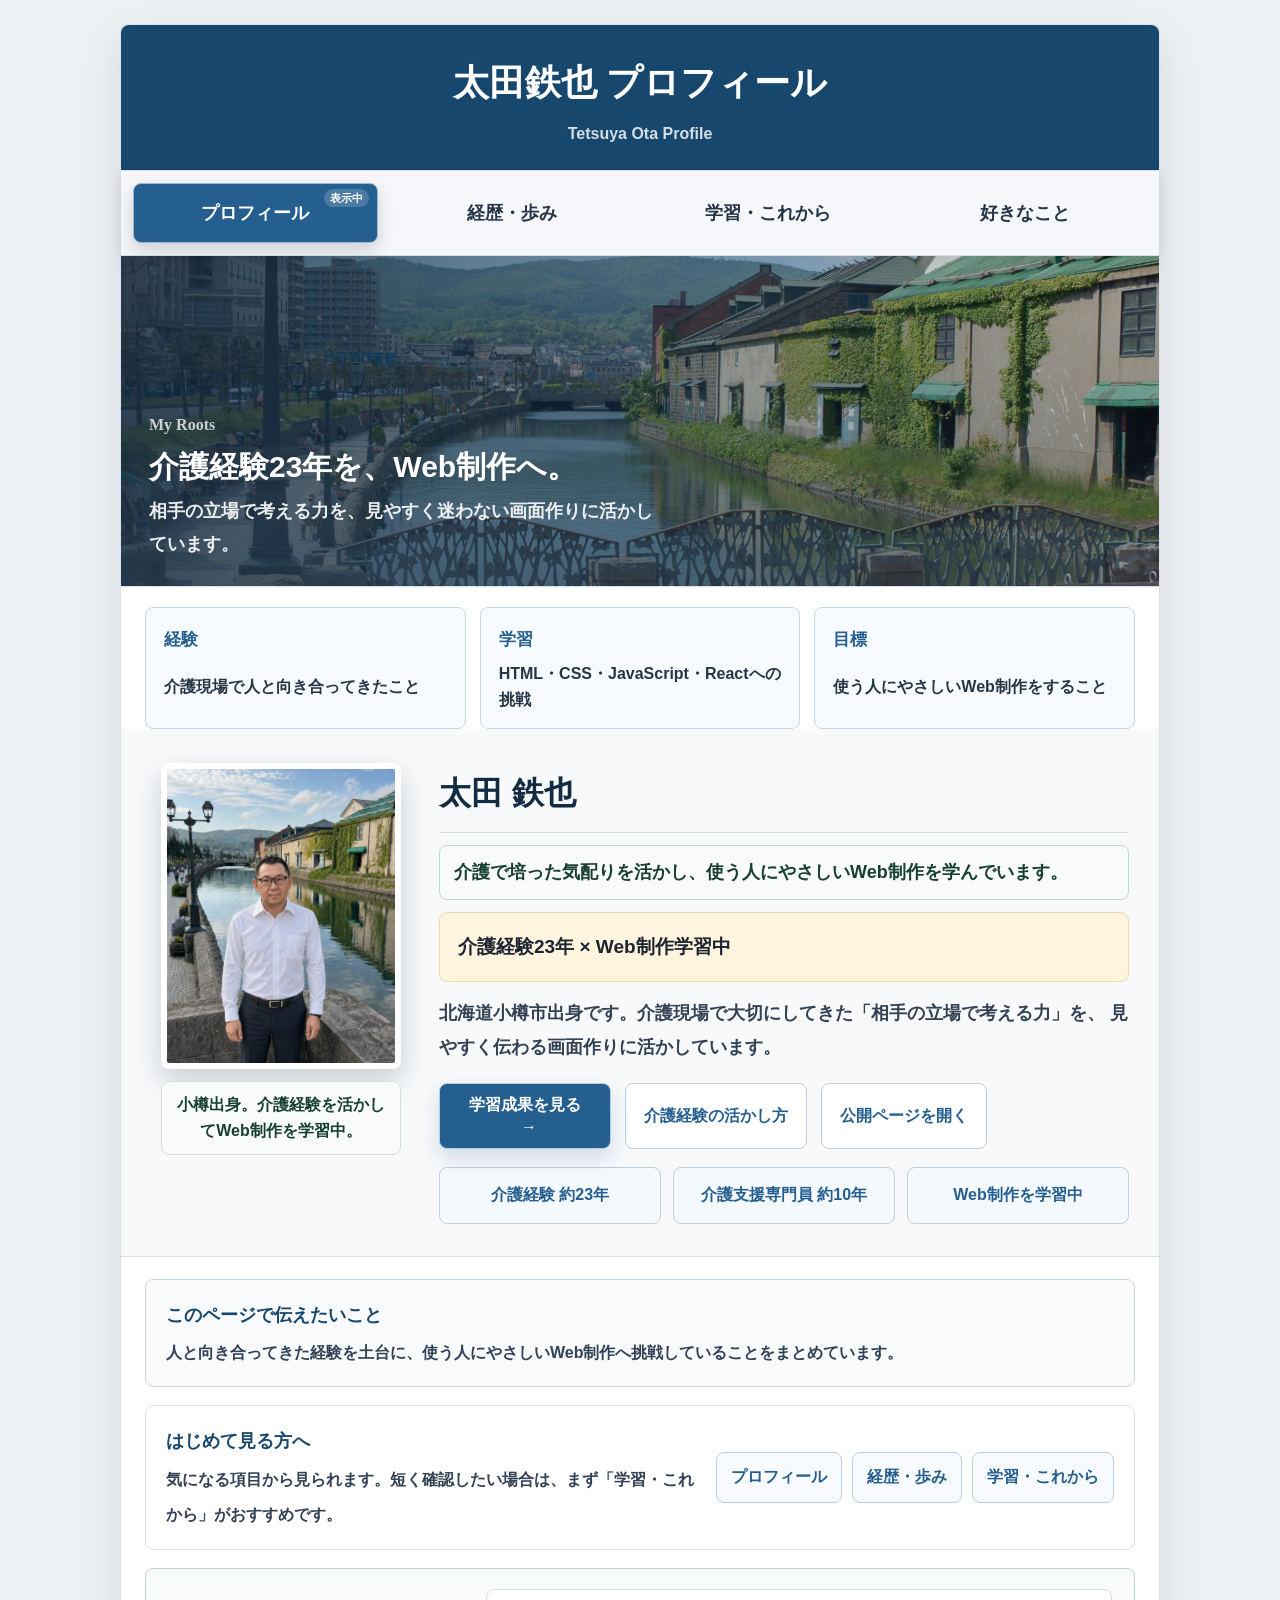
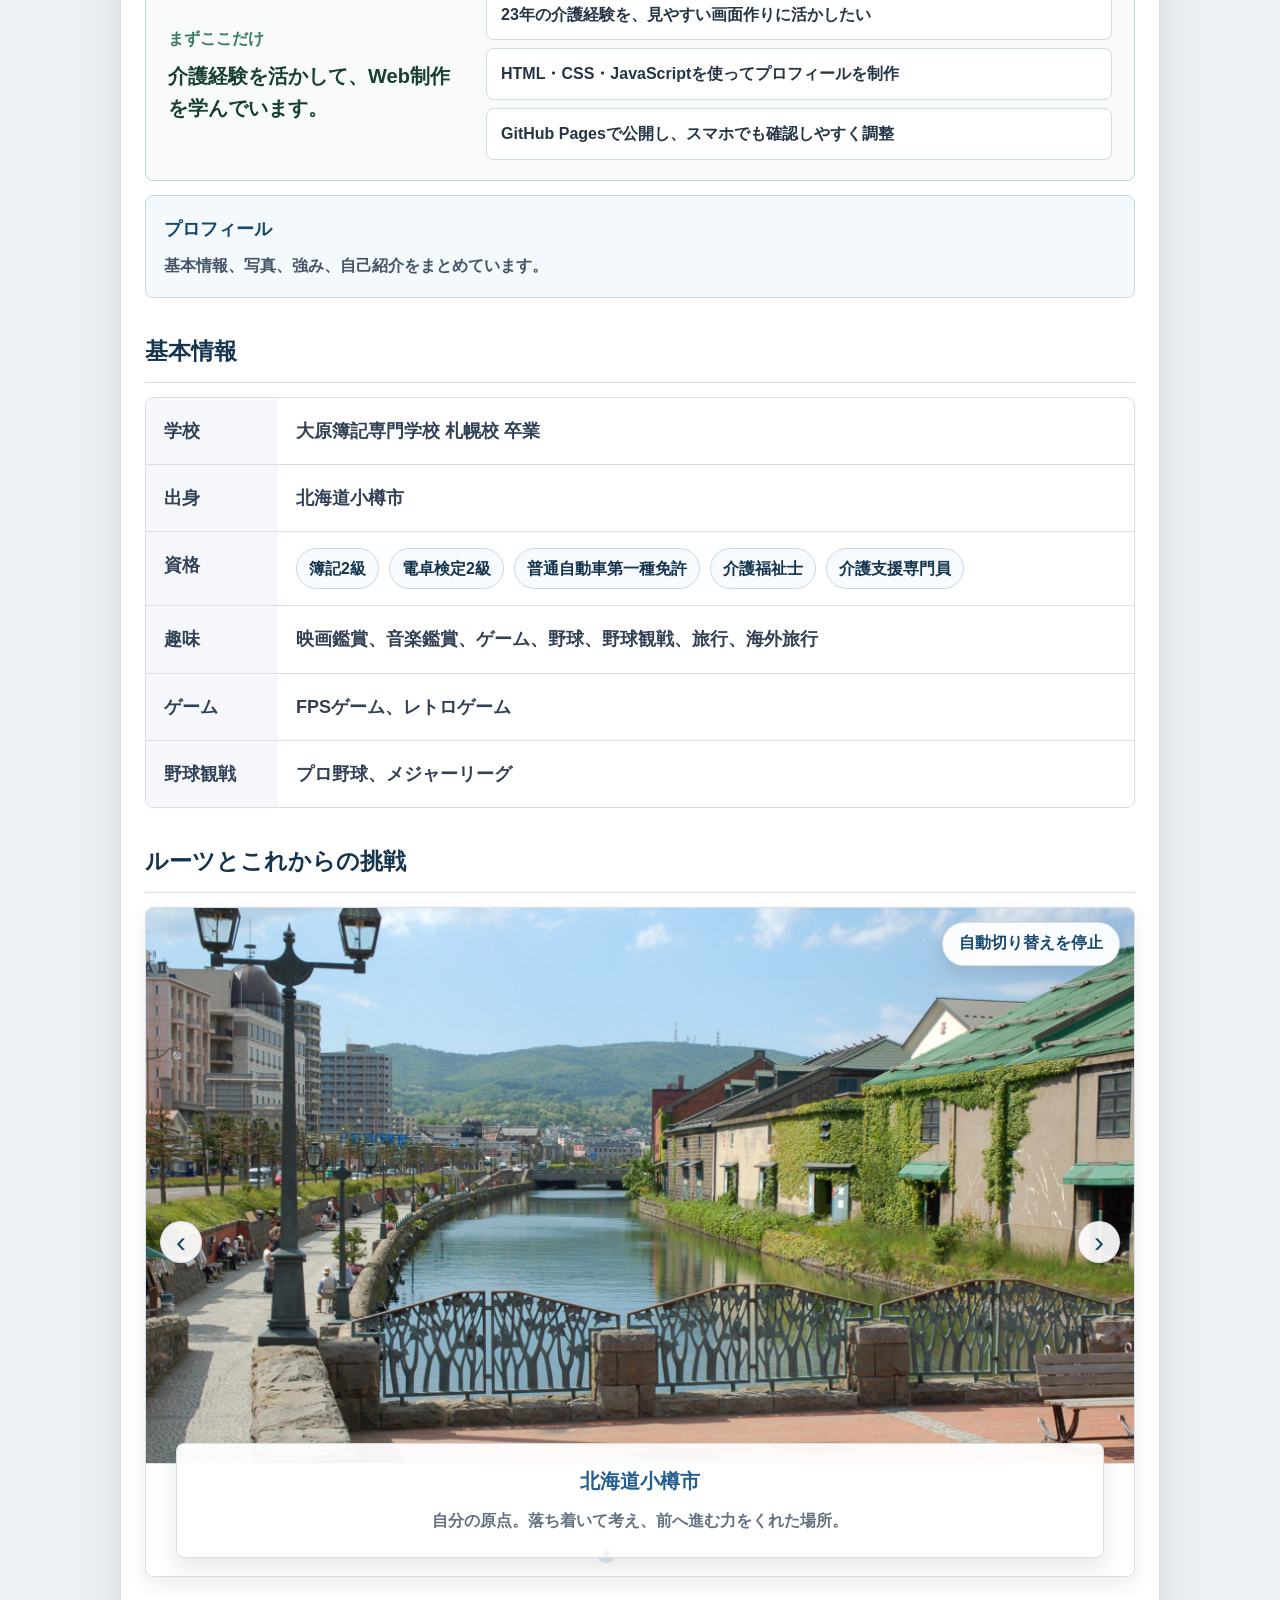
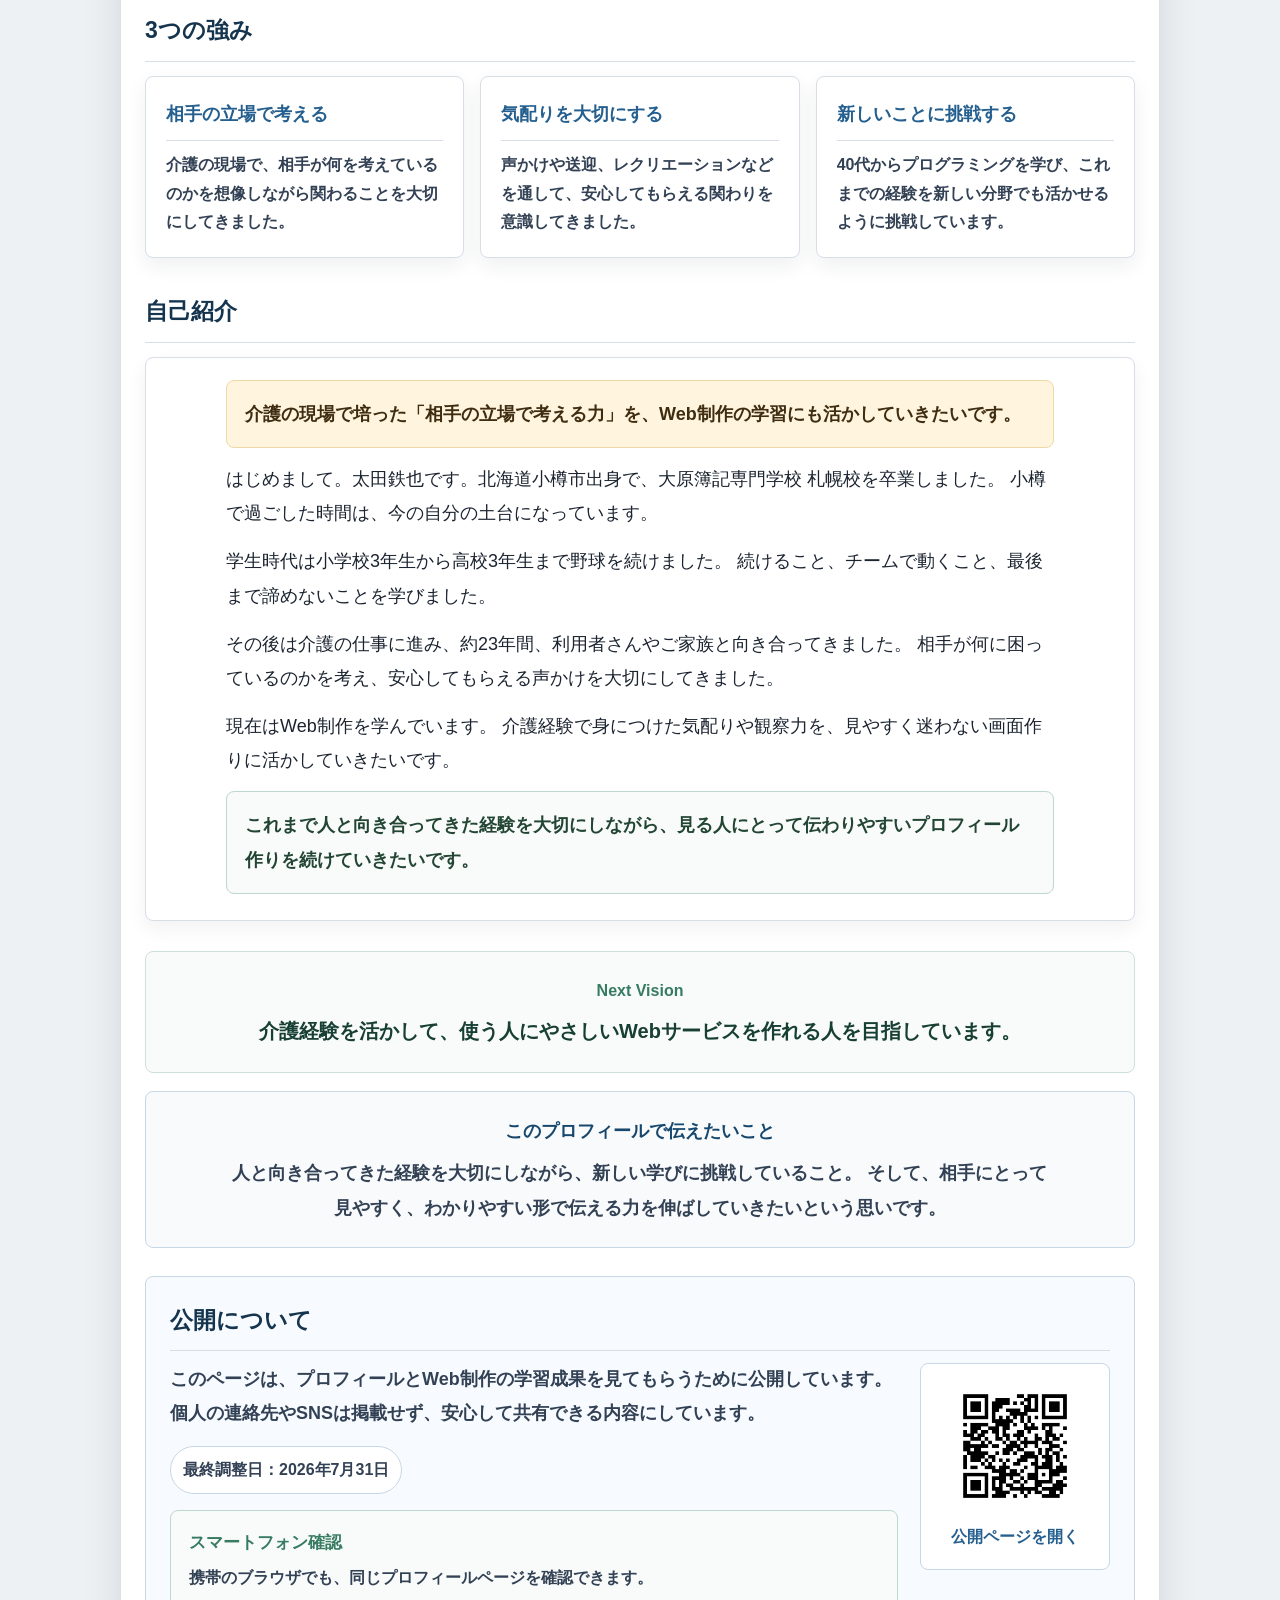
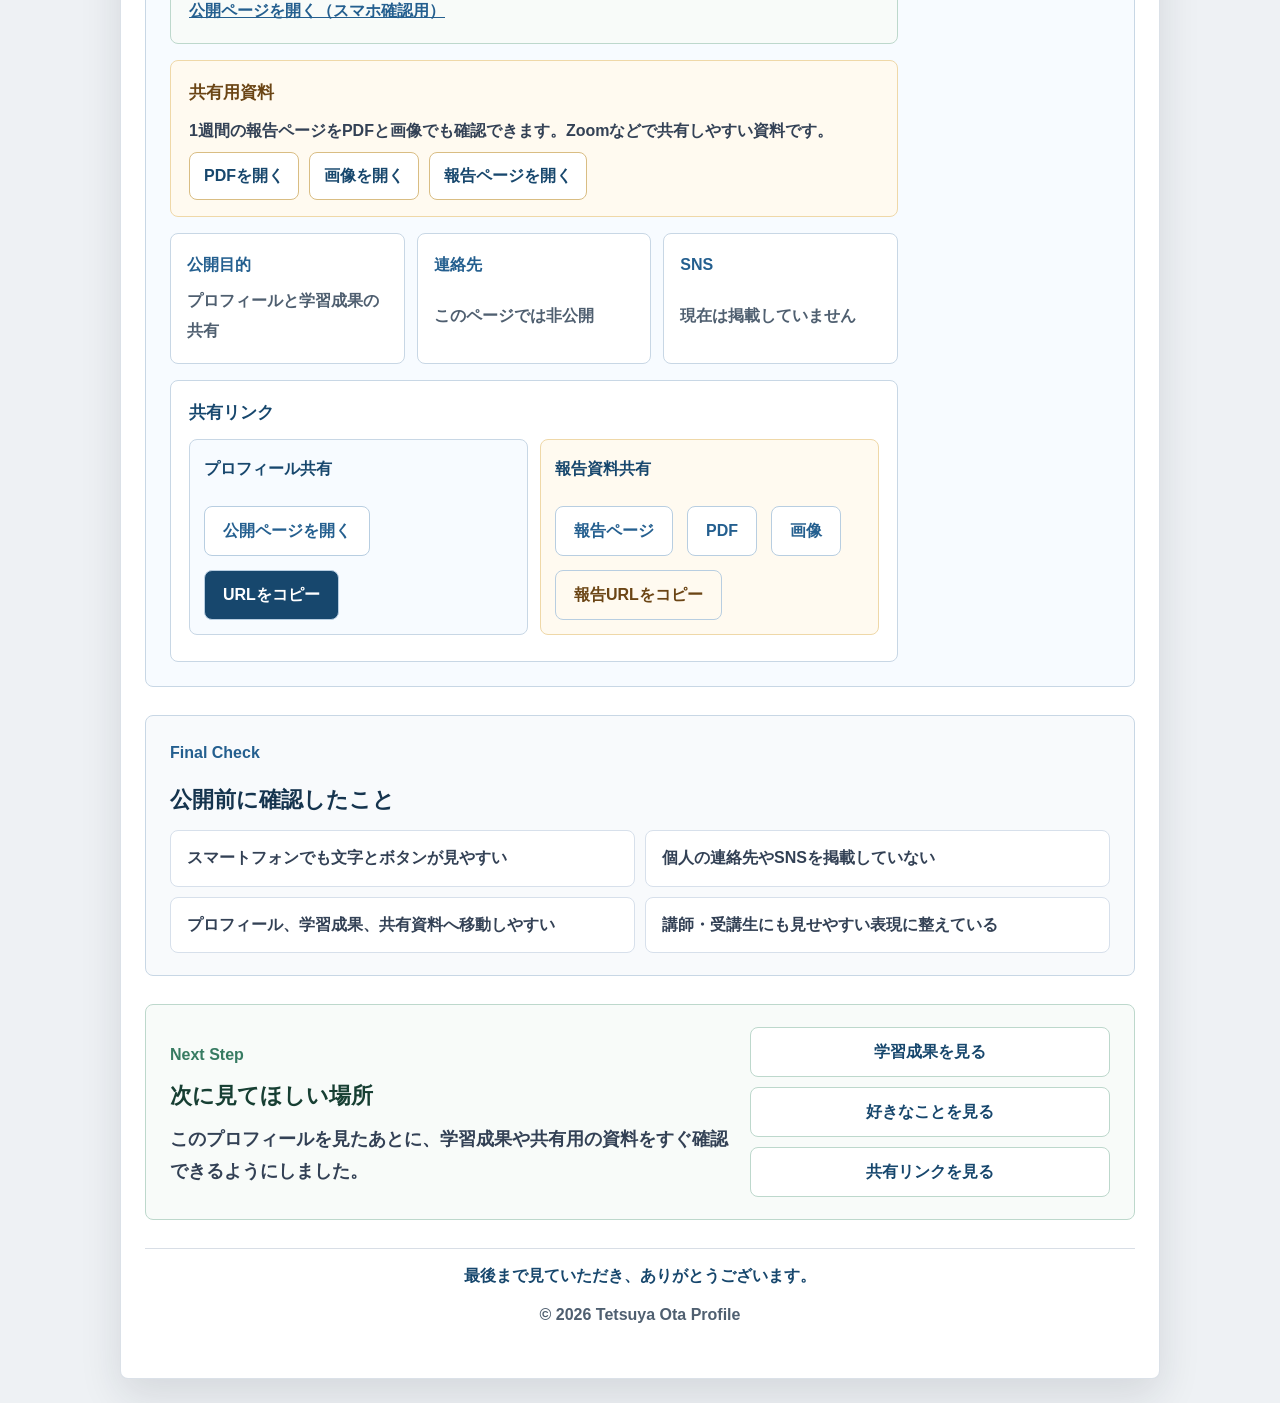
==== commit e1cc1a86: "Improve profile page guidance and sharing" ====
--- a/index.html
+++ b/index.html
@@ -3,14 +3,14 @@
 <head>
   <meta charset="UTF-8">
   <meta name="viewport" content="width=device-width, initial-scale=1.0">
-  <meta name="description" content="太田鉄也のプロフィールサイト。北海道小樽市でのルーツ、介護経験、Web制作とプログラミング学習への挑戦をまとめています。">
+  <meta name="description" content="太田鉄也のプロフィールサイト。介護経験23年を土台に、使う人にやさしいWeb制作を学ぶ姿をまとめています。">
   <meta property="og:title" content="太田鉄也 プロフィール">
-  <meta property="og:description" content="北海道小樽市でのルーツ、介護経験、Web制作とプログラミング学習への挑戦をまとめたプロフィールサイトです。">
+  <meta property="og:description" content="介護経験23年を土台に、使う人にやさしいWeb制作を学ぶ姿をまとめたプロフィールサイトです。">
   <meta property="og:type" content="website">
   <meta property="og:url" content="https://tetu5473.github.io/profile/">
   <meta property="og:image" content="https://tetu5473.github.io/profile/otaru-canal-real.jpg">
   <title>太田鉄也 プロフィール</title>
-  <link rel="stylesheet" href="style.css?v=20260726-02">
+  <link rel="stylesheet" href="style.css?v=20260731-01">
 </head>
 <body>
   <main class="page">
@@ -31,14 +31,30 @@
       <div class="otaru-hero-sweep" aria-hidden="true"></div>
       <div class="otaru-hero-text">
         <span>My Roots</span>
-        <h2>介護経験23年から、伝わるWeb制作へ。</h2>
-        <p>相手を思いやる経験を、見やすく迷わない画面作りに活かしています。</p>
+        <h2>介護経験23年を、Web制作へ。</h2>
+        <p>相手の立場で考える力を、見やすく迷わない画面作りに活かしています。</p>
+      </div>
+    </section>
+
+    <section class="top-overview" aria-label="プロフィールの見どころ">
+      <div>
+        <strong>経験</strong>
+        <span>介護現場で人と向き合ってきたこと</span>
+      </div>
+      <div>
+        <strong>学習</strong>
+        <span>HTML・CSS・JavaScript・Reactへの挑戦</span>
+      </div>
+      <div>
+        <strong>目標</strong>
+        <span>使う人にやさしいWeb制作をすること</span>
       </div>
     </section>
 
     <section class="profile">
       <div class="photo-frame">
         <img src="profile-photo-otaru-sharp-face.png" alt="太田鉄也のプロフィール写真" class="profile-photo">
+        <p class="photo-note">小樽出身。介護経験を活かしてWeb制作を学習中。</p>
       </div>
 
       <div class="profile-main">
@@ -51,7 +67,7 @@
         </p>
         <p class="lead">
           北海道小樽市出身です。介護現場で大切にしてきた「相手の立場で考える力」を、
-          見る人に伝わりやすいプロフィール作りに活かしています。
+          見やすく伝わる画面作りに活かしています。
         </p>
         <div class="profile-actions" aria-label="プロフィール内の主な導線">
           <button class="primary-action" type="button" data-open-tab="learning-tab" data-scroll-target="portfolio-section">学習成果を見る</button>
@@ -71,31 +87,28 @@
       <span>人と向き合ってきた経験を土台に、使う人にやさしいWeb制作へ挑戦していることをまとめています。</span>
     </section>
 
-    <section class="profile-summary" aria-label="プロフィールの要約">
-      <div>
-        <strong>経験</strong>
-        <span>介護現場で約23年、人と向き合ってきました。</span>
-      </div>
-      <div>
-        <strong>強み</strong>
-        <span>相手の立場を想像し、安心してもらえる関わりを大切にしています。</span>
-      </div>
-      <div>
-        <strong>挑戦</strong>
-        <span>Web制作を学び、見やすく迷わない画面作りに取り組んでいます。</span>
-      </div>
-    </section>
-
     <section class="viewer-guide" aria-label="初めて見る方への案内">
       <div>
         <strong>はじめて見る方へ</strong>
-        <span>まずは「プロフィール」、次に「経歴・歩み」「学習・これから」の順に見ると、これまでの経験と今の挑戦が分かりやすいです。</span>
+        <span>気になる項目から見られます。短く確認したい場合は、まず「学習・これから」がおすすめです。</span>
       </div>
       <div class="viewer-guide-actions">
         <button type="button" data-open-tab="profile-tab">プロフィール</button>
         <button type="button" data-open-tab="history-tab">経歴・歩み</button>
         <button type="button" data-open-tab="learning-tab">学習・これから</button>
       </div>
+    </section>
+
+    <section class="quick-read" aria-label="短く確認したい方へのまとめ">
+      <div>
+        <span>まずここだけ</span>
+        <strong>介護経験を活かして、Web制作を学んでいます。</strong>
+      </div>
+      <ul>
+        <li>23年の介護経験を、見やすい画面作りに活かしたい</li>
+        <li>HTML・CSS・JavaScriptを使ってプロフィールを制作</li>
+        <li>GitHub Pagesで公開し、スマホでも確認しやすく調整</li>
+      </ul>
     </section>
 
     <div class="tab-status" id="tab-status" aria-live="polite">
@@ -464,6 +477,10 @@
           <p class="portfolio-intro">
             作ったもの、学んだこと、工夫したことを短く整理しています。
           </p>
+          <div class="portfolio-highlight" aria-label="学習成果の要約">
+            <strong>今回の成果</strong>
+            <span>プロフィールサイトを作り、GitHub Pagesで公開し、PCとスマートフォンで見やすく調整しました。</span>
+          </div>
           <div class="portfolio-summary" aria-label="制作物の概要">
             <div>
               <strong>公開済み</strong>
@@ -476,6 +493,30 @@
             <div>
               <strong>学習中</strong>
               <span>HTML・CSS・JavaScript・React</span>
+            </div>
+          </div>
+          <div class="before-after-note" aria-label="改善したことのまとめ">
+            <strong>改善したこと</strong>
+            <p>
+              最初は文章や画像を並べるだけでしたが、今はタブ、画像の切り替え、共有リンク、
+              スマートフォン用メニューを入れて、見る人が迷いにくいプロフィールに近づけています。
+            </p>
+          </div>
+          <div class="progress-board" aria-label="完成、改善中、次にやること">
+            <div class="progress-card progress-done">
+              <span>完成</span>
+              <strong>プロフィール公開</strong>
+              <p>GitHub Pagesで公開し、PCとスマートフォンで確認できる状態にしました。</p>
+            </div>
+            <div class="progress-card progress-active">
+              <span>改善中</span>
+              <strong>読みやすさ調整</strong>
+              <p>文章量、余白、ボタンの押しやすさを見直しています。</p>
+            </div>
+            <div class="progress-card progress-next">
+              <span>次にやること</span>
+              <strong>公開後の最終確認</strong>
+              <p>GitHub反映後、スマートフォンで表示と共有リンクを確認します。</p>
             </div>
           </div>
           <div class="learning-result" aria-label="この制作でできるようになったこと">
@@ -623,8 +664,8 @@
               <h3>映画</h3>
               <span class="interest-tag">アクション・SF</span>
               <p>
-                ジャッキー・チェンのカンフー映画や「ターミネーター」がきっかけで好きになりました。
-                特にスピード感のある作品が好きです。
+                ジャッキー・チェンの映画や「ターミネーター」がきっかけで好きになりました。
+                スピード感のある作品が好きです。
               </p>
             </article>
             <article class="interest-card">
@@ -639,7 +680,7 @@
               <h3>ゲーム</h3>
               <span class="interest-tag">FPS・レトロゲーム</span>
               <p>
-                PUBGのように、仲間と協力して遊ぶゲームが好きです。
+                仲間と協力して遊ぶゲームが好きです。
                 レトロゲームでは、くにおくんシリーズやドラゴンクエストシリーズが印象に残っています。
               </p>
             </article>
@@ -647,7 +688,7 @@
               <h3>野球</h3>
               <span class="interest-tag">プレー経験・観戦</span>
               <p>
-                野球は小学校3年生から高校3年生まで続け、高校時代は硬式野球部でファーストを守っていました。
+                野球は小学校3年生から高校3年生まで続けました。
                 今は観戦が中心で、日本ハムやメジャーリーグにも注目しています。
               </p>
             </article>
@@ -680,7 +721,7 @@
       </p>
     </section>
 
-    <section class="content-block contact-block">
+    <section class="content-block contact-block" id="share-section">
       <h2>公開について</h2>
       <div class="public-info">
         <div>
@@ -688,13 +729,14 @@
             このページは、プロフィールとWeb制作の学習成果を見てもらうために公開しています。
             個人の連絡先やSNSは掲載せず、安心して共有できる内容にしています。
           </p>
+          <p class="updated-note">最終調整日：2026年7月31日</p>
           <div class="mobile-check-note">
-            <strong>スマートフォンで確認する場合</strong>
-            <span>携帯のブラウザで下の公開URLを開くと、同じプロフィールページを確認できます。</span>
-            <a href="https://tetu5473.github.io/profile/" target="_blank" rel="noopener noreferrer">https://tetu5473.github.io/profile/</a>
+            <strong>スマートフォン確認</strong>
+            <span>携帯のブラウザでも、同じプロフィールページを確認できます。</span>
+            <a href="https://tetu5473.github.io/profile/" target="_blank" rel="noopener noreferrer">公開ページを開く（スマホ確認用）</a>
           </div>
           <div class="report-share-note">
-            <strong>Zoom共有用の報告資料</strong>
+            <strong>共有用資料</strong>
             <span>1週間の報告ページをPDFと画像でも確認できます。Zoomなどで共有しやすい資料です。</span>
             <div>
               <a href="weekly-report.pdf" target="_blank" rel="noopener noreferrer">PDFを開く</a>
@@ -707,10 +749,26 @@
             <li><strong>連絡先</strong><span>このページでは非公開</span></li>
             <li><strong>SNS</strong><span>現在は掲載していません</span></li>
           </ul>
-          <div class="share-actions">
-            <a href="https://tetu5473.github.io/profile/" target="_blank" rel="noopener noreferrer">公開ページを開く</a>
-            <a href="weekly-report.html">1週間の報告ページを開く</a>
-            <button class="copy-link-button" type="button" data-url="https://tetu5473.github.io/profile/">URLをコピー</button>
+          <div class="share-panel" aria-label="共有リンク">
+            <strong>共有リンク</strong>
+            <div class="share-groups">
+              <div class="share-group">
+                <span>プロフィール共有</span>
+                <div class="share-actions">
+                  <a href="https://tetu5473.github.io/profile/" target="_blank" rel="noopener noreferrer">公開ページを開く</a>
+                  <button class="copy-link-button" type="button" data-url="https://tetu5473.github.io/profile/">URLをコピー</button>
+                </div>
+              </div>
+              <div class="share-group">
+                <span>報告資料共有</span>
+                <div class="share-actions">
+                  <a href="weekly-report.html">報告ページ</a>
+                  <a href="weekly-report.pdf" target="_blank" rel="noopener noreferrer">PDF</a>
+                  <a href="weekly-report.png" target="_blank" rel="noopener noreferrer">画像</a>
+                  <button class="copy-report-button" type="button" data-url="https://tetu5473.github.io/profile/weekly-report.html">報告URLをコピー</button>
+                </div>
+              </div>
+            </div>
             <span class="copy-status" aria-live="polite" role="status"></span>
           </div>
         </div>
@@ -721,11 +779,42 @@
       </div>
     </section>
 
+    <section class="final-check" aria-label="公開前の確認">
+      <span>Final Check</span>
+      <h2>公開前に確認したこと</h2>
+      <ul>
+        <li>スマートフォンでも文字とボタンが見やすい</li>
+        <li>個人の連絡先やSNSを掲載していない</li>
+        <li>プロフィール、学習成果、共有資料へ移動しやすい</li>
+        <li>講師・受講生にも見せやすい表現に整えている</li>
+      </ul>
+    </section>
+
+    <section class="next-guide" aria-label="次に見てほしい場所">
+      <div>
+        <span>Next Step</span>
+        <h2>次に見てほしい場所</h2>
+        <p>
+          このプロフィールを見たあとに、学習成果や共有用の資料をすぐ確認できるようにしました。
+        </p>
+      </div>
+      <div class="next-guide-actions">
+        <button type="button" data-open-tab="learning-tab" data-scroll-target="portfolio-section">学習成果を見る</button>
+        <button type="button" data-open-tab="interest-tab">好きなことを見る</button>
+        <button type="button" data-open-tab="learning-tab" data-scroll-target="share-section">共有リンクを見る</button>
+      </div>
+    </section>
+
     <footer>
       <p class="thanks-message">最後まで見ていただき、ありがとうございます。</p>
       <p>&copy; 2026 Tetsuya Ota Profile</p>
     </footer>
   </main>
+  <nav class="mobile-bottom-menu" aria-label="スマートフォン用の簡単メニュー">
+    <button type="button" data-open-tab="profile-tab">トップ</button>
+    <button type="button" data-open-tab="learning-tab" data-scroll-target="portfolio-section">学習成果</button>
+    <button type="button" data-open-tab="learning-tab" data-scroll-target="share-section">共有</button>
+  </nav>
   <button class="back-to-top" type="button" aria-label="ページの一番上に戻る">↑ 上へ</button>
   <script>
     const tabButtons = document.querySelectorAll(".tab-button");
@@ -739,8 +828,10 @@
     const storyToggleButton = document.querySelector(".story-toggle");
     const storyCarousel = document.querySelector(".story-carousel");
     const copyLinkButton = document.querySelector(".copy-link-button");
+    const copyReportButton = document.querySelector(".copy-report-button");
     const copyStatus = document.querySelector(".copy-status");
     const tabJumpControls = document.querySelectorAll("[data-open-tab]");
+    const mobileMenuButtons = document.querySelectorAll(".mobile-bottom-menu button");
     const reduceMotionQuery = window.matchMedia("(prefers-reduced-motion: reduce)");
     let currentStoryIndex = 0;
     let storyAutoTimer;
@@ -764,6 +855,10 @@
       }
     };
 
+    mobileMenuButtons.forEach((button) => {
+      button.classList.toggle("is-current", button.dataset.openTab === "profile-tab");
+    });
+
     function activateTab(targetId, shouldScrollStatus = true) {
       const activeButton = document.querySelector(`[data-tab="${targetId}"]`);
       const targetPanel = document.getElementById(targetId);
@@ -790,6 +885,10 @@
       targetPanel.hidden = false;
 
       tabStatus.innerHTML = `<strong>${description.title}</strong><span>${description.text}</span>`;
+
+      mobileMenuButtons.forEach((button) => {
+        button.classList.toggle("is-current", button.dataset.openTab === targetId);
+      });
 
       if (shouldScrollStatus) {
         tabStatus.scrollIntoView({
@@ -937,6 +1036,17 @@
         copyStatus.textContent = "URL: " + copyLinkButton.dataset.url;
       }
     });
+
+    if (copyReportButton) {
+      copyReportButton.addEventListener("click", async () => {
+        try {
+          await navigator.clipboard.writeText(copyReportButton.dataset.url);
+          copyStatus.textContent = "報告ページのURLをコピーしました";
+        } catch (error) {
+          copyStatus.textContent = "報告URL: " + copyReportButton.dataset.url;
+        }
+      });
+    }
   </script>
 </body>
 </html>
--- a/style.css
+++ b/style.css
@@ -173,6 +173,34 @@
   border-bottom: 1px solid var(--line);
 }
 
+.top-overview {
+  display: grid;
+  grid-template-columns: repeat(3, 1fr);
+  gap: 14px;
+  margin: 20px 0 0;
+}
+
+.top-overview div {
+  display: grid;
+  gap: 5px;
+  padding: 16px 18px;
+  border: 1px solid #c8d7e5;
+  border-radius: 8px;
+  background: #f7fbff;
+}
+
+.top-overview strong {
+  color: var(--blue);
+  font-size: 17px;
+}
+
+.top-overview span {
+  color: #263545;
+  font-size: 16px;
+  font-weight: 700;
+  line-height: 1.6;
+}
+
 .photo-frame {
   text-align: center;
 }
@@ -191,9 +219,16 @@
 }
 
 .photo-note {
-  margin: 8px 0 0;
-  color: var(--muted);
-  font-size: 16px;
+  margin: 12px auto 0;
+  max-width: 240px;
+  padding: 10px 12px;
+  border: 1px solid #cfe0d8;
+  border-radius: 8px;
+  background: #f8fbf9;
+  color: #173f33;
+  font-size: 16px;
+  font-weight: 700;
+  line-height: 1.6;
 }
 
 .profile-main h2 {
@@ -333,6 +368,7 @@
 }
 
 .tab-button {
+  position: relative;
   min-height: 58px;
   padding: 12px 14px;
   border: 1px solid transparent;
@@ -363,34 +399,6 @@
 .share-note span {
   font-size: 16px;
   font-weight: 600;
-}
-
-.profile-summary {
-  display: grid;
-  grid-template-columns: repeat(3, 1fr);
-  gap: 14px;
-  margin: 18px 0 0;
-}
-
-.profile-summary div {
-  display: grid;
-  gap: 6px;
-  padding: 18px 20px;
-  border: 1px solid #cfe0d8;
-  border-radius: 8px;
-  background: #f8fbf9;
-}
-
-.profile-summary strong {
-  color: var(--green);
-  font-size: 16px;
-}
-
-.profile-summary span {
-  color: #263545;
-  font-size: 16px;
-  font-weight: 600;
-  line-height: 1.75;
 }
 
 .viewer-guide {
@@ -446,6 +454,54 @@
   outline-offset: 2px;
 }
 
+.quick-read {
+  display: grid;
+  grid-template-columns: minmax(0, 300px) 1fr;
+  gap: 18px;
+  align-items: center;
+  margin: 18px 0 0;
+  padding: 20px 22px;
+  border: 1px solid #bdd8cc;
+  border-radius: 8px;
+  background: #f8fbf9;
+}
+
+.quick-read div {
+  display: grid;
+  gap: 6px;
+}
+
+.quick-read span {
+  color: var(--green);
+  font-size: 16px;
+  font-weight: 700;
+}
+
+.quick-read strong {
+  color: #173f33;
+  font-size: 20px;
+  line-height: 1.6;
+}
+
+.quick-read ul {
+  display: grid;
+  gap: 8px;
+  margin: 0;
+  padding: 0;
+  list-style: none;
+}
+
+.quick-read li {
+  padding: 12px 14px;
+  border: 1px solid #cfe0d8;
+  border-radius: 8px;
+  background: #fff;
+  color: #263545;
+  font-size: 16px;
+  font-weight: 700;
+  line-height: 1.6;
+}
+
 .section-kicker {
   display: inline-block;
   margin-bottom: 4px;
@@ -468,7 +524,21 @@
   border-color: #9fb9d1;
   background: #245f8f;
   color: #fff;
-  box-shadow: 0 4px 12px rgba(27, 36, 48, 0.12);
+  box-shadow: 0 8px 18px rgba(27, 36, 48, 0.18);
+}
+
+.tab-button.is-active::after {
+  position: absolute;
+  top: 5px;
+  right: 8px;
+  padding: 2px 6px;
+  border-radius: 999px;
+  background: rgba(255, 255, 255, 0.18);
+  color: #fff;
+  font-size: 11px;
+  font-weight: 700;
+  line-height: 1.3;
+  content: "表示中";
 }
 
 .tab-status {
@@ -1012,7 +1082,29 @@
 .portfolio-intro {
   margin: -4px 0 18px;
   color: #445466;
-  font-weight: 600;
+  font-weight: 700;
+}
+
+.portfolio-highlight {
+  display: grid;
+  gap: 6px;
+  margin: 0 0 18px;
+  padding: 18px 20px;
+  border: 1px solid #bdd8cc;
+  border-radius: 8px;
+  background: #f8fbf9;
+}
+
+.portfolio-highlight strong {
+  color: var(--green);
+  font-size: 18px;
+}
+
+.portfolio-highlight span {
+  color: #173f33;
+  font-size: 17px;
+  font-weight: 700;
+  line-height: 1.7;
 }
 
 .portfolio-summary {
@@ -1041,6 +1133,93 @@
   font-size: 16px;
   font-weight: 700;
   line-height: 1.5;
+}
+
+.before-after-note {
+  display: grid;
+  gap: 6px;
+  margin: 0 0 18px;
+  padding: 18px 20px;
+  border: 1px solid #c8d7e5;
+  border-radius: 8px;
+  background: #f8fafc;
+}
+
+.before-after-note strong {
+  color: #17476d;
+  font-size: 18px;
+}
+
+.before-after-note p {
+  margin: 0;
+  color: #334155;
+  font-weight: 700;
+  line-height: 1.75;
+}
+
+.progress-board {
+  display: grid;
+  grid-template-columns: repeat(3, 1fr);
+  gap: 14px;
+  margin: 0 0 18px;
+}
+
+.progress-card {
+  display: grid;
+  gap: 7px;
+  padding: 18px;
+  border: 1px solid #c8d7e5;
+  border-radius: 8px;
+  background: #fff;
+}
+
+.progress-card span {
+  width: fit-content;
+  padding: 4px 10px;
+  border-radius: 999px;
+  color: #fff;
+  font-size: 15px;
+  font-weight: 700;
+  line-height: 1.3;
+}
+
+.progress-card strong {
+  color: #15344e;
+  font-size: 18px;
+}
+
+.progress-card p {
+  margin: 0;
+  color: #334155;
+  font-size: 16px;
+  font-weight: 700;
+  line-height: 1.7;
+}
+
+.progress-done {
+  border-color: #bdd8cc;
+  background: #f8fbf9;
+}
+
+.progress-done span {
+  background: var(--green);
+}
+
+.progress-active {
+  background: #f7fbff;
+}
+
+.progress-active span {
+  background: var(--blue);
+}
+
+.progress-next {
+  border-color: #efd8a8;
+  background: #fffaf0;
+}
+
+.progress-next span {
+  background: var(--amber);
 }
 
 .learning-result {
@@ -1136,7 +1315,7 @@
 .portfolio-card p {
   margin: 0;
   color: #334155;
-  font-weight: 600;
+  font-weight: 700;
   line-height: 1.85;
 }
 
@@ -1164,7 +1343,7 @@
 .portfolio-detail-grid span {
   color: #334155;
   font-size: 16px;
-  font-weight: 600;
+  font-weight: 700;
   line-height: 1.6;
 }
 
@@ -1175,7 +1354,7 @@
   border-radius: 8px;
   background: #fff;
   color: #334155;
-  font-weight: 600;
+  font-weight: 700;
 }
 
 .future-note {
@@ -1473,7 +1652,48 @@
 .contact-list span {
   color: #4f5f70;
   font-size: 16px;
-  font-weight: 600;
+  font-weight: 700;
+}
+
+.share-panel {
+  display: grid;
+  gap: 10px;
+  margin-top: 16px;
+  padding: 16px 18px;
+  border: 1px solid #c8d7e5;
+  border-radius: 8px;
+  background: #fff;
+}
+
+.share-panel > strong {
+  color: #17476d;
+  font-size: 17px;
+}
+
+.share-groups {
+  display: grid;
+  grid-template-columns: repeat(2, minmax(0, 1fr));
+  gap: 12px;
+}
+
+.share-group {
+  display: grid;
+  gap: 10px;
+  padding: 14px;
+  border: 1px solid #c8d7e5;
+  border-radius: 8px;
+  background: #f7fbff;
+}
+
+.share-group:nth-child(2) {
+  border-color: #efd8a8;
+  background: #fffaf0;
+}
+
+.share-group > span {
+  color: #17476d;
+  font-size: 16px;
+  font-weight: 700;
 }
 
 .share-actions {
@@ -1485,7 +1705,8 @@
 }
 
 .share-actions a,
-.copy-link-button {
+.copy-link-button,
+.copy-report-button {
   display: inline-flex;
   align-items: center;
   justify-content: center;
@@ -1508,10 +1729,17 @@
   color: #fff;
 }
 
+.copy-report-button {
+  background: #fffaf0;
+  color: #6b4515;
+}
+
 .share-actions a:hover,
 .share-actions a:focus-visible,
 .copy-link-button:hover,
-.copy-link-button:focus-visible {
+.copy-link-button:focus-visible,
+.copy-report-button:hover,
+.copy-report-button:focus-visible {
   filter: brightness(1.04);
   outline: 3px solid rgba(36, 95, 143, 0.2);
   outline-offset: 2px;
@@ -1521,6 +1749,21 @@
   color: var(--green);
   font-size: 16px;
   font-weight: 700;
+}
+
+.updated-note {
+  width: fit-content;
+  padding: 8px 12px;
+  border: 1px solid #c8d7e5;
+  border-radius: 999px;
+  background: #fff;
+  color: #17476d;
+  font-size: 16px;
+  font-weight: 700;
+}
+
+.mobile-bottom-menu {
+  display: none;
 }
 
 .qr-card {
@@ -1548,6 +1791,107 @@
 
 .qr-card a:hover {
   text-decoration: underline;
+}
+
+.next-guide {
+  display: grid;
+  grid-template-columns: minmax(0, 1fr) 360px;
+  gap: 22px;
+  align-items: center;
+  margin: 28px 0 0;
+  padding: 22px 24px;
+  border: 1px solid #bdd8cc;
+  border-radius: 8px;
+  background: #f8fbf9;
+}
+
+.next-guide span {
+  display: inline-block;
+  margin-bottom: 4px;
+  color: var(--green);
+  font-size: 16px;
+  font-weight: 700;
+}
+
+.next-guide h2 {
+  margin: 0 0 8px;
+  color: #173f33;
+  font-size: 22px;
+}
+
+.next-guide p {
+  margin: 0;
+  color: #334155;
+  font-weight: 700;
+  line-height: 1.75;
+}
+
+.next-guide-actions {
+  display: grid;
+  gap: 10px;
+}
+
+.next-guide-actions button {
+  min-height: 50px;
+  padding: 10px 16px;
+  border: 1px solid #bdd8cc;
+  border-radius: 8px;
+  background: #fff;
+  color: #17476d;
+  font: inherit;
+  font-size: 16px;
+  font-weight: 700;
+  line-height: 1.4;
+  cursor: pointer;
+}
+
+.next-guide-actions button:hover,
+.next-guide-actions button:focus-visible {
+  filter: brightness(1.04);
+  outline: 3px solid rgba(55, 123, 98, 0.22);
+  outline-offset: 2px;
+}
+
+.final-check {
+  display: grid;
+  gap: 10px;
+  margin: 28px 0 0;
+  padding: 22px 24px;
+  border: 1px solid #c8d7e5;
+  border-radius: 8px;
+  background: #f8fafc;
+}
+
+.final-check span {
+  color: var(--blue);
+  font-size: 16px;
+  font-weight: 700;
+}
+
+.final-check h2 {
+  margin: 0;
+  color: #15344e;
+  font-size: 22px;
+}
+
+.final-check ul {
+  display: grid;
+  grid-template-columns: repeat(2, minmax(0, 1fr));
+  gap: 10px;
+  margin: 0;
+  padding: 0;
+  list-style: none;
+}
+
+.final-check li {
+  padding: 14px 16px;
+  border: 1px solid #d7e0eb;
+  border-radius: 8px;
+  background: #fff;
+  color: #334155;
+  font-size: 16px;
+  font-weight: 700;
+  line-height: 1.65;
 }
 
 .message-block {
@@ -1903,7 +2247,7 @@
 
   .page {
     margin: 0;
-    padding: 0 16px 32px;
+    padding: 0 16px 112px;
     border: 0;
     border-radius: 0;
     box-shadow: none;
@@ -1953,7 +2297,8 @@
   }
 
   .otaru-hero-text h2 {
-    font-size: 22px;
+    font-size: 21px;
+    line-height: 1.42;
   }
 
   .otaru-hero-text p {
@@ -1993,7 +2338,8 @@
   }
 
   .profile-points,
-  .profile-summary,
+  .top-overview,
+  .quick-read,
   .viewer-guide,
   .strength-grid,
   .interest-grid,
@@ -2001,10 +2347,14 @@
   .goal-grid,
   .skill-grid,
   .portfolio-summary,
+  .progress-board,
   .portfolio-detail-grid,
   .portfolio-card,
   .public-info,
-  .contact-list {
+  .contact-list,
+  .share-groups,
+  .next-guide,
+  .final-check ul {
     grid-template-columns: 1fr;
   }
 
@@ -2017,9 +2367,15 @@
 
   .tab-button {
     min-height: 56px;
-    padding: 10px 8px;
+    padding: 16px 8px 8px;
     font-size: 16px;
     line-height: 1.45;
+  }
+
+  .tab-button.is-active::after {
+    top: 4px;
+    right: 50%;
+    transform: translateX(50%);
   }
 
   .tab-status {
@@ -2046,6 +2402,24 @@
 
   .share-note span {
     font-size: 16px;
+  }
+
+  .quick-read {
+    gap: 14px;
+    padding: 16px;
+  }
+
+  .quick-read strong {
+    font-size: 18px;
+  }
+
+  .top-overview {
+    gap: 10px;
+    margin-top: 16px;
+  }
+
+  .top-overview div {
+    padding: 14px 16px;
   }
 
   .viewer-guide {
@@ -2180,6 +2554,12 @@
   .external-link-note,
   .mobile-check-note,
   .report-share-note,
+  .portfolio-highlight,
+  .before-after-note,
+  .share-panel,
+  .next-guide,
+  .final-check,
+  .progress-card,
   .learning-result {
     padding: 14px 16px;
   }
@@ -2197,6 +2577,63 @@
     min-height: 52px;
   }
 
+  .share-actions {
+    display: grid;
+    gap: 10px;
+    margin-top: 0;
+  }
+
+  .share-actions a,
+  .copy-link-button,
+  .copy-report-button {
+    width: 100%;
+    min-height: 52px;
+  }
+
+  .mobile-bottom-menu {
+    position: fixed;
+    right: 12px;
+    bottom: 12px;
+    left: 12px;
+    z-index: 45;
+    display: grid;
+    grid-template-columns: repeat(3, 1fr);
+    gap: 8px;
+    padding: 8px;
+    border: 1px solid rgba(184, 206, 225, 0.9);
+    border-radius: 8px;
+    background: rgba(255, 255, 255, 0.96);
+    box-shadow: 0 10px 24px rgba(27, 36, 48, 0.16);
+    backdrop-filter: blur(10px);
+  }
+
+  .mobile-bottom-menu button {
+    min-height: 46px;
+    padding: 8px 6px;
+    border: 1px solid #b8cee1;
+    border-radius: 8px;
+    background: #17476d;
+    color: #fff;
+    font: inherit;
+    font-size: 15px;
+    font-weight: 700;
+    line-height: 1.3;
+  }
+
+  .mobile-bottom-menu button:nth-child(2) {
+    background: #245f8f;
+  }
+
+  .mobile-bottom-menu button:nth-child(3) {
+    background: #377b62;
+  }
+
+  .mobile-bottom-menu button.is-current {
+    outline: 3px solid rgba(36, 95, 143, 0.25);
+    outline-offset: 1px;
+    background: #102f49;
+  }
+
   .qualification-list {
     gap: 8px;
   }
@@ -2215,7 +2652,8 @@
   }
 
   .share-actions a,
-  .copy-link-button {
+  .copy-link-button,
+  .copy-report-button {
     width: 100%;
     min-height: 54px;
   }
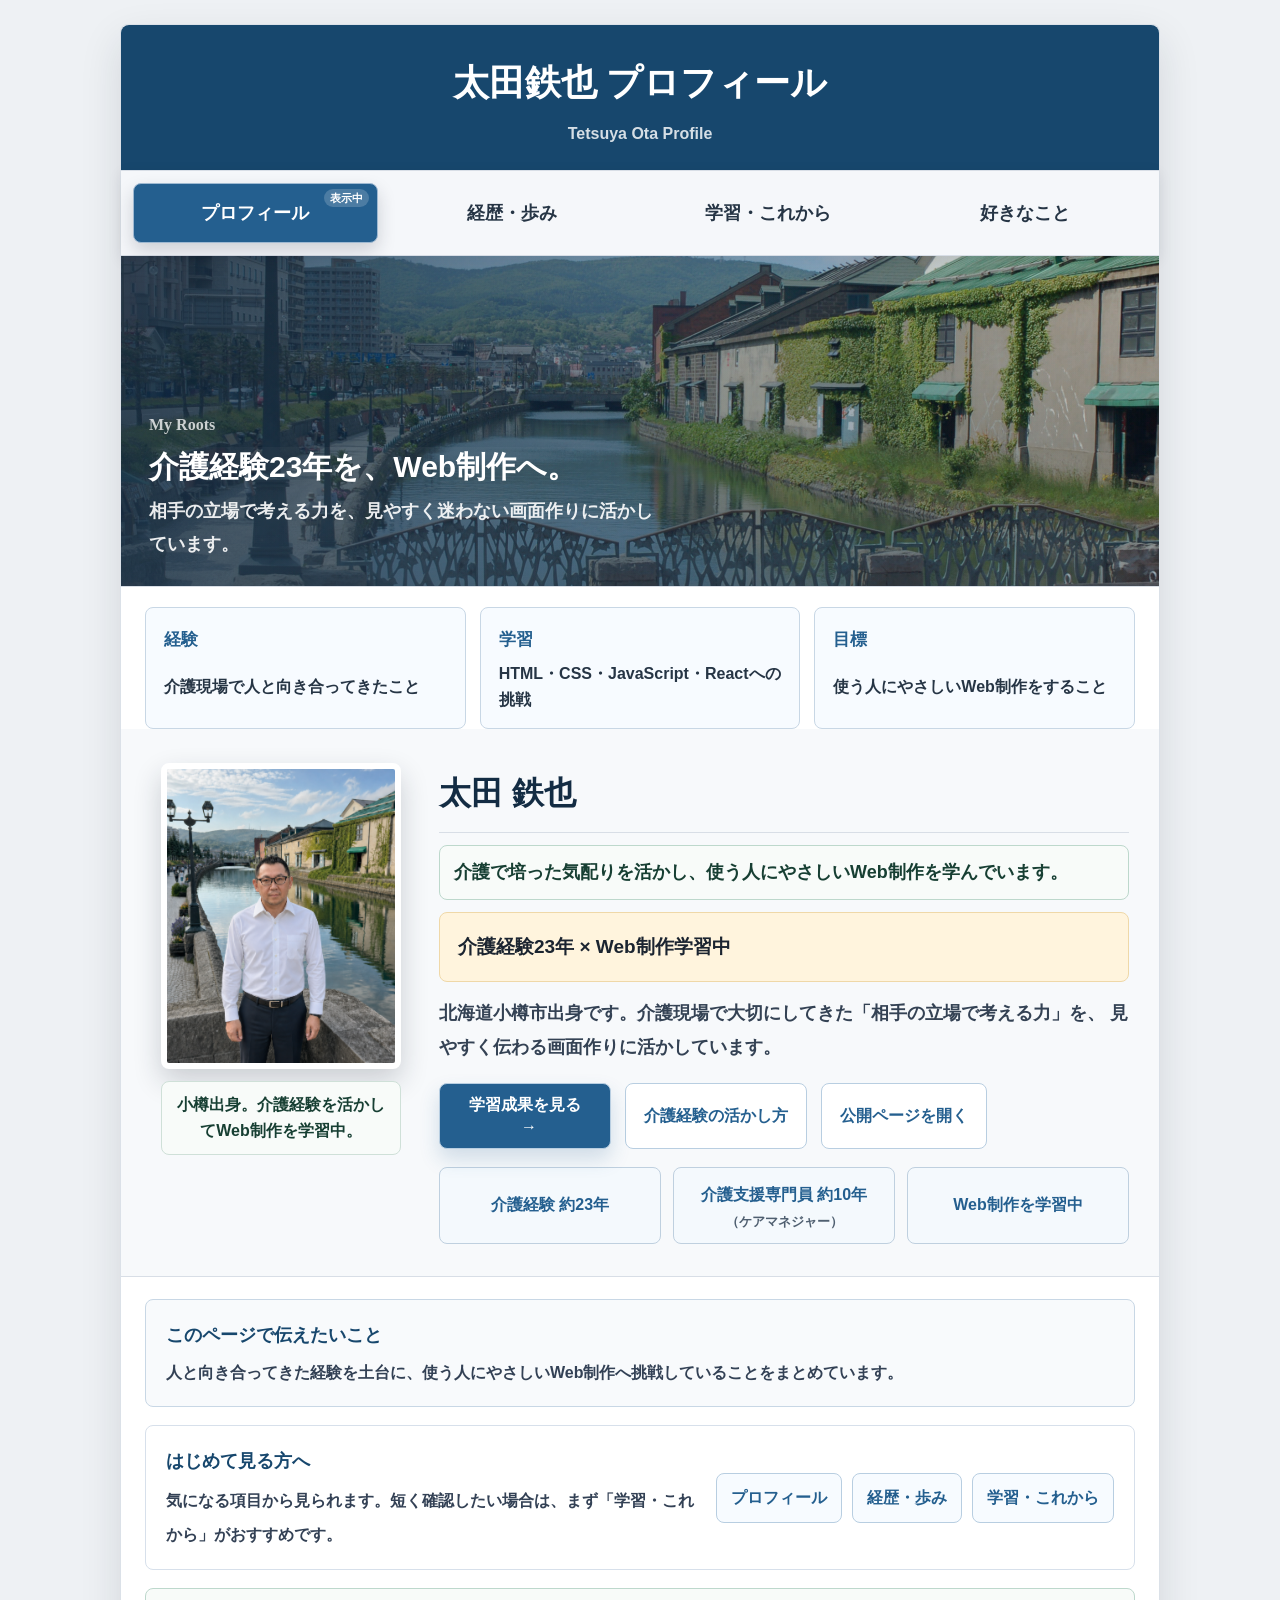
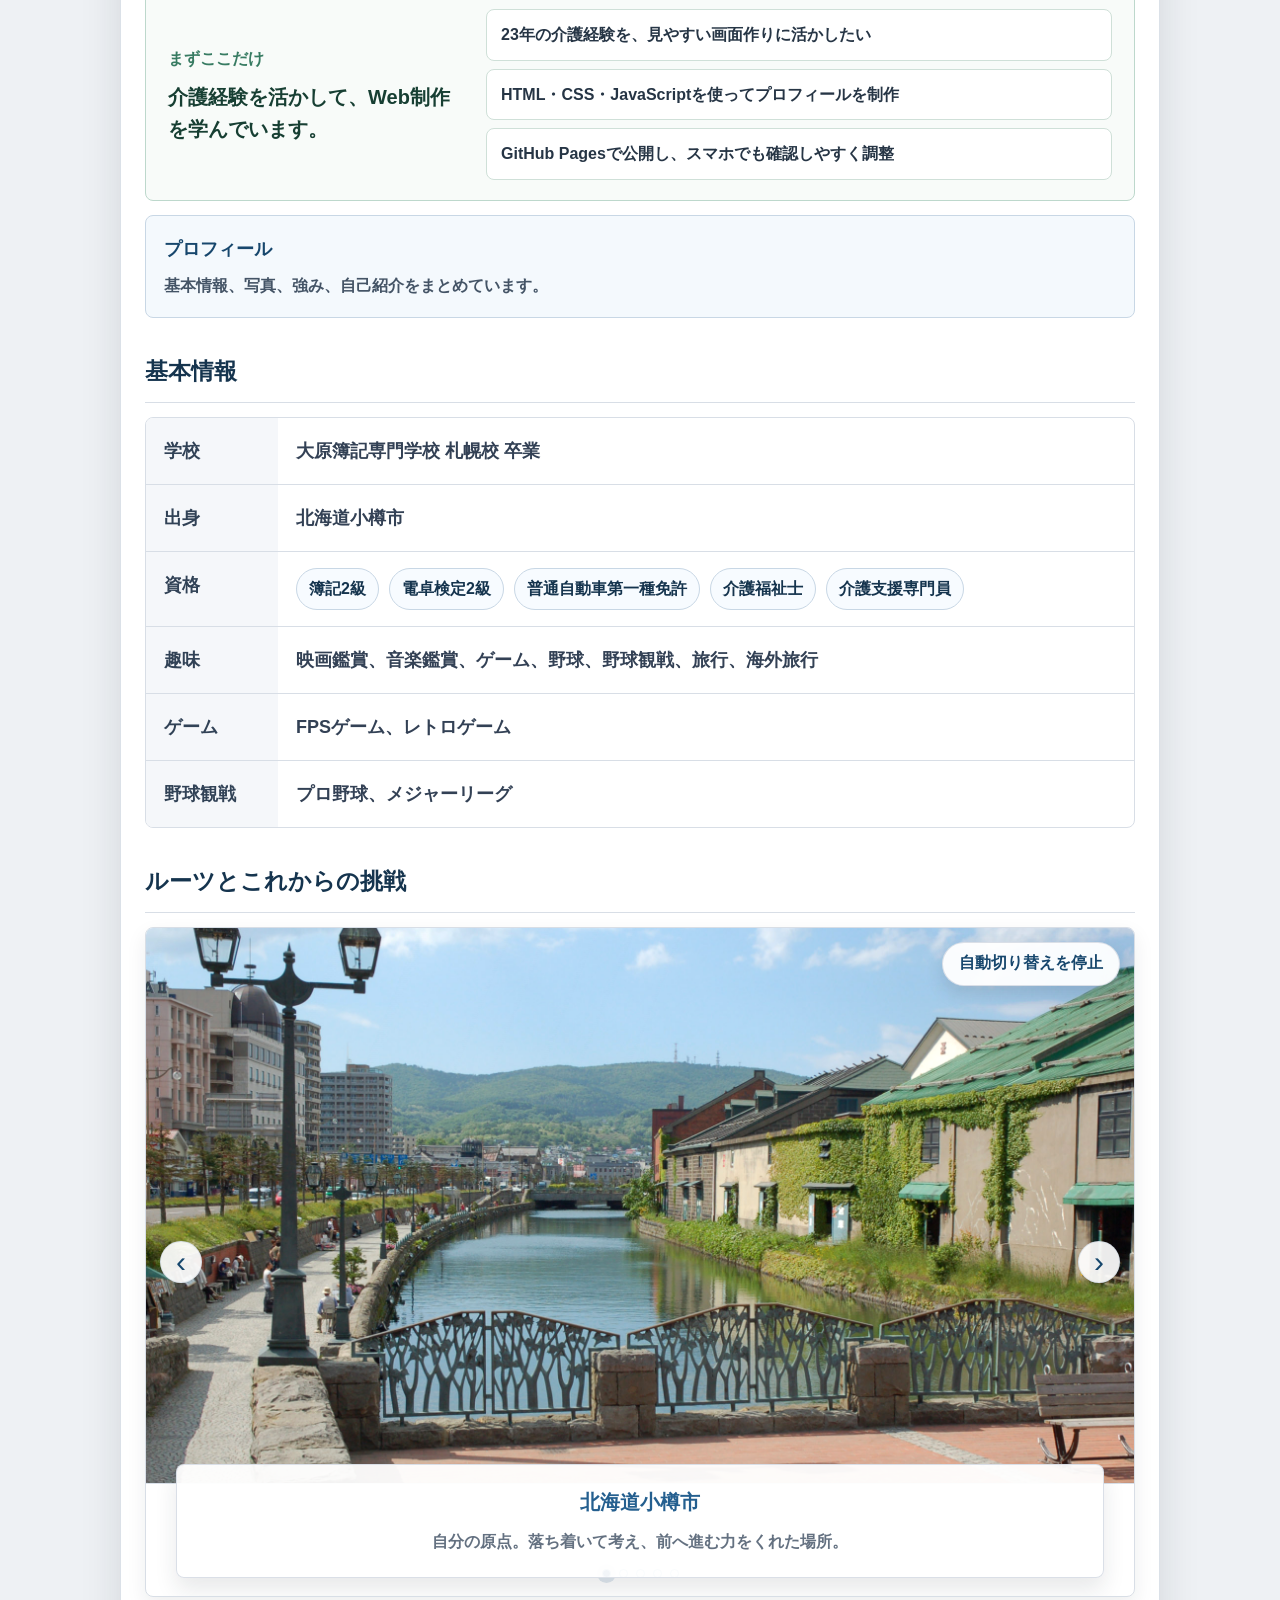
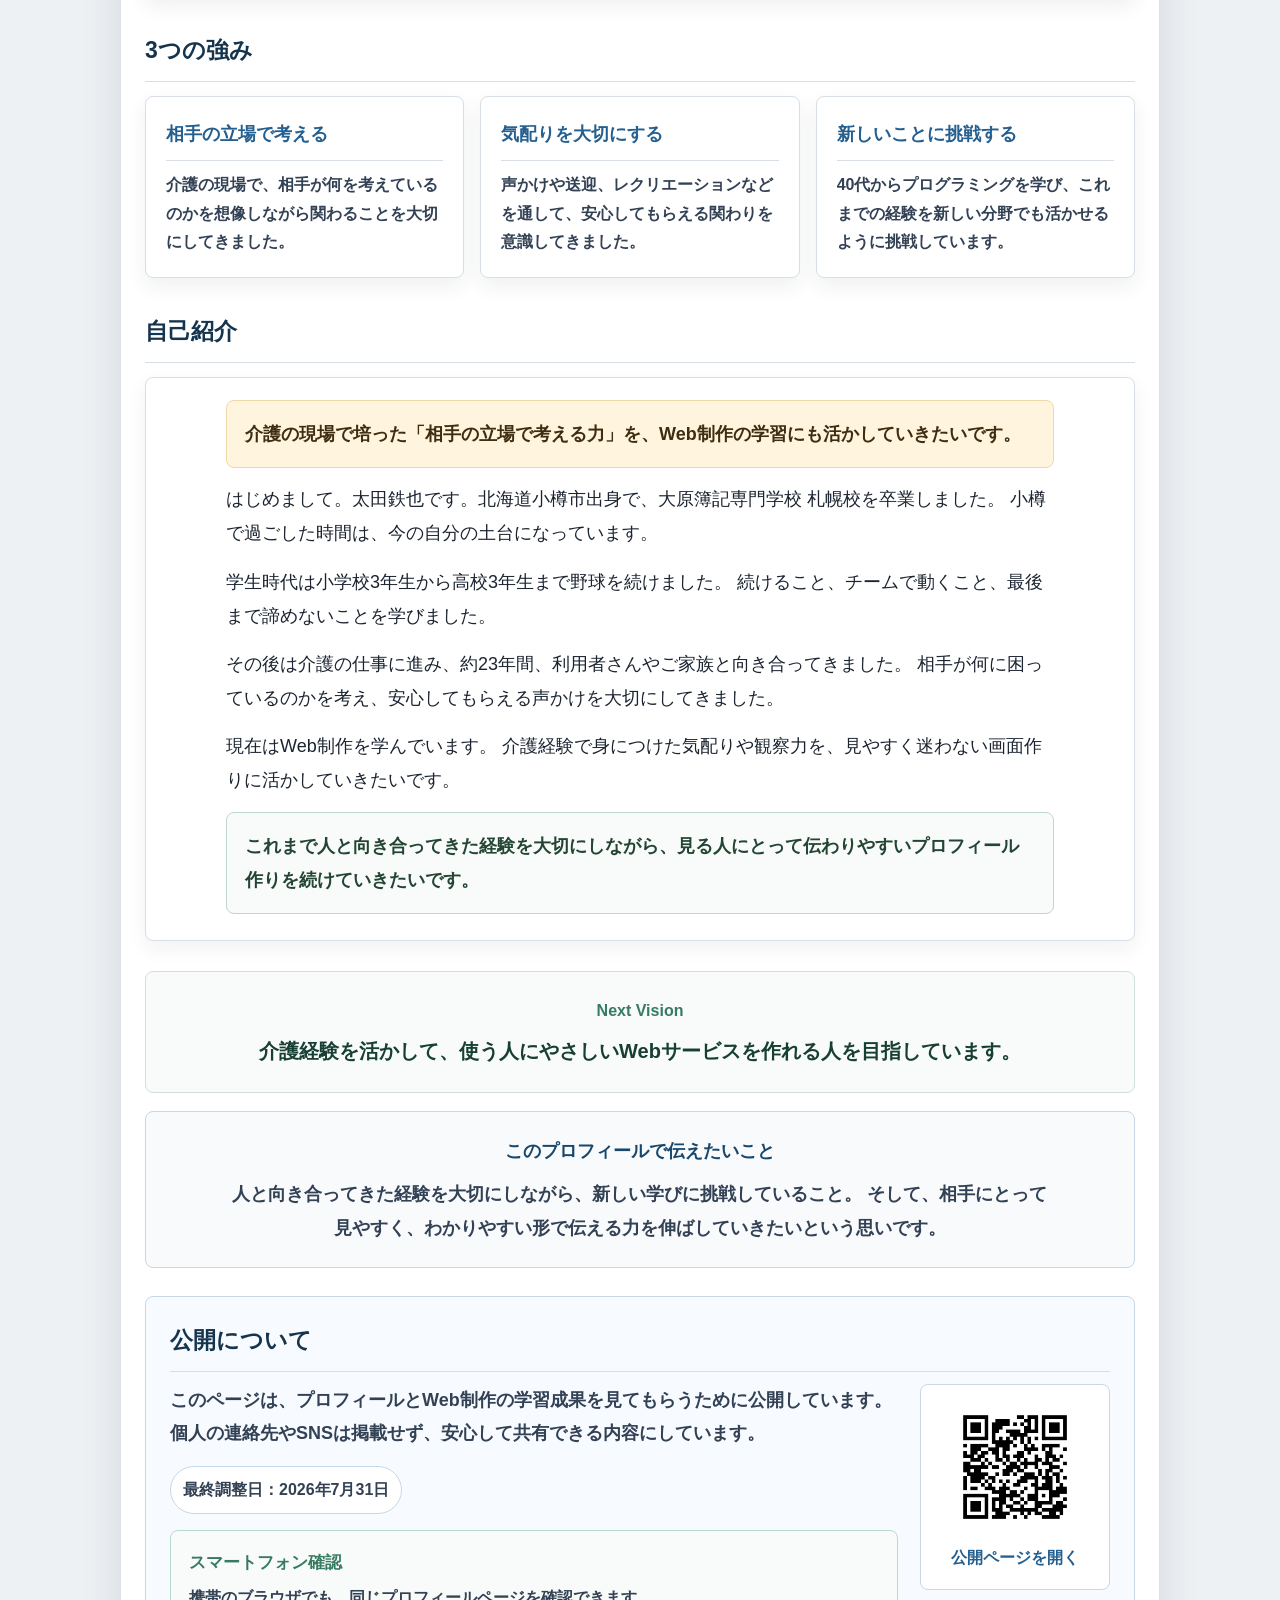
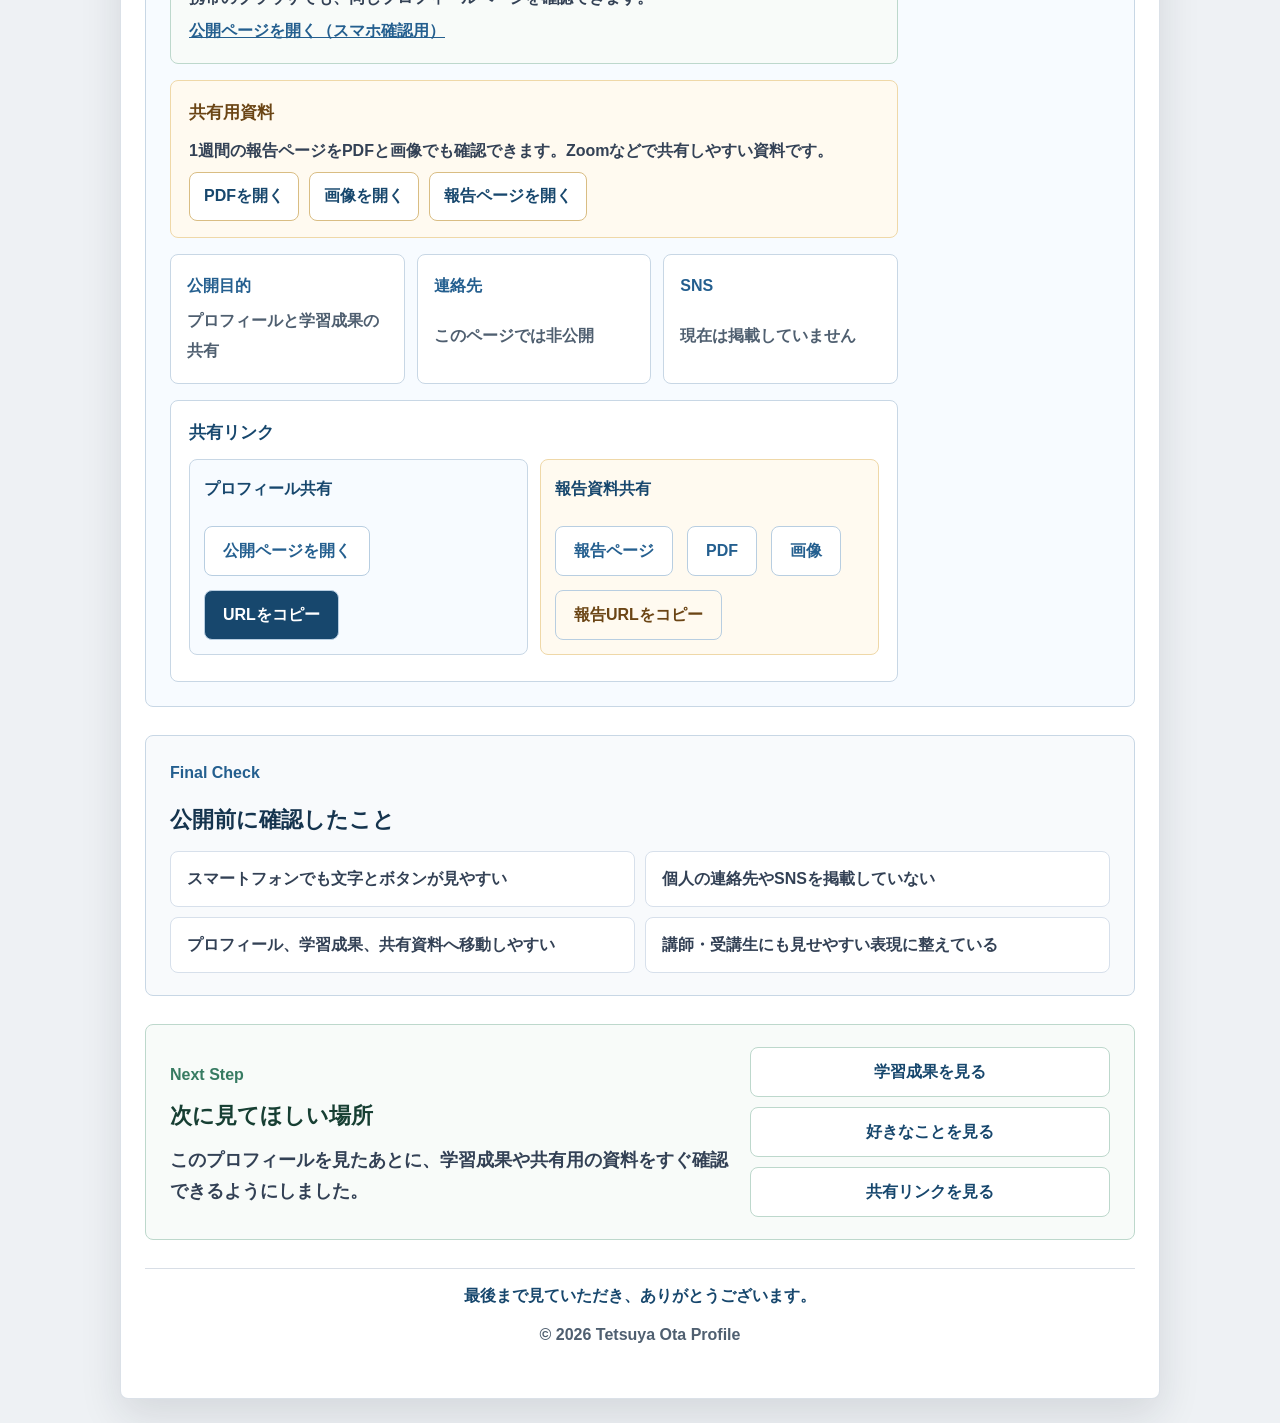
==== commit 9179d2e2: "Add care manager note" ====
--- a/index.html
+++ b/index.html
@@ -76,7 +76,7 @@
         </div>
         <ul class="profile-points">
           <li>介護経験 約23年</li>
-          <li>介護支援専門員 約10年</li>
+          <li>介護支援専門員 約10年<small>（ケアマネジャー）</small></li>
           <li>Web制作を学習中</li>
         </ul>
       </div>
--- a/style.css
+++ b/style.css
@@ -339,6 +339,9 @@
 }
 
 .profile-points li {
+  display: grid;
+  gap: 2px;
+  align-content: center;
   padding: 12px 10px;
   border: 1px solid #bfd0df;
   border-radius: 8px;
@@ -347,6 +350,13 @@
   text-align: center;
   font-size: 16px;
   font-weight: 700;
+}
+
+.profile-points small {
+  color: #4f5f70;
+  font-size: 13px;
+  font-weight: 700;
+  line-height: 1.4;
 }
 
 .tab-nav {
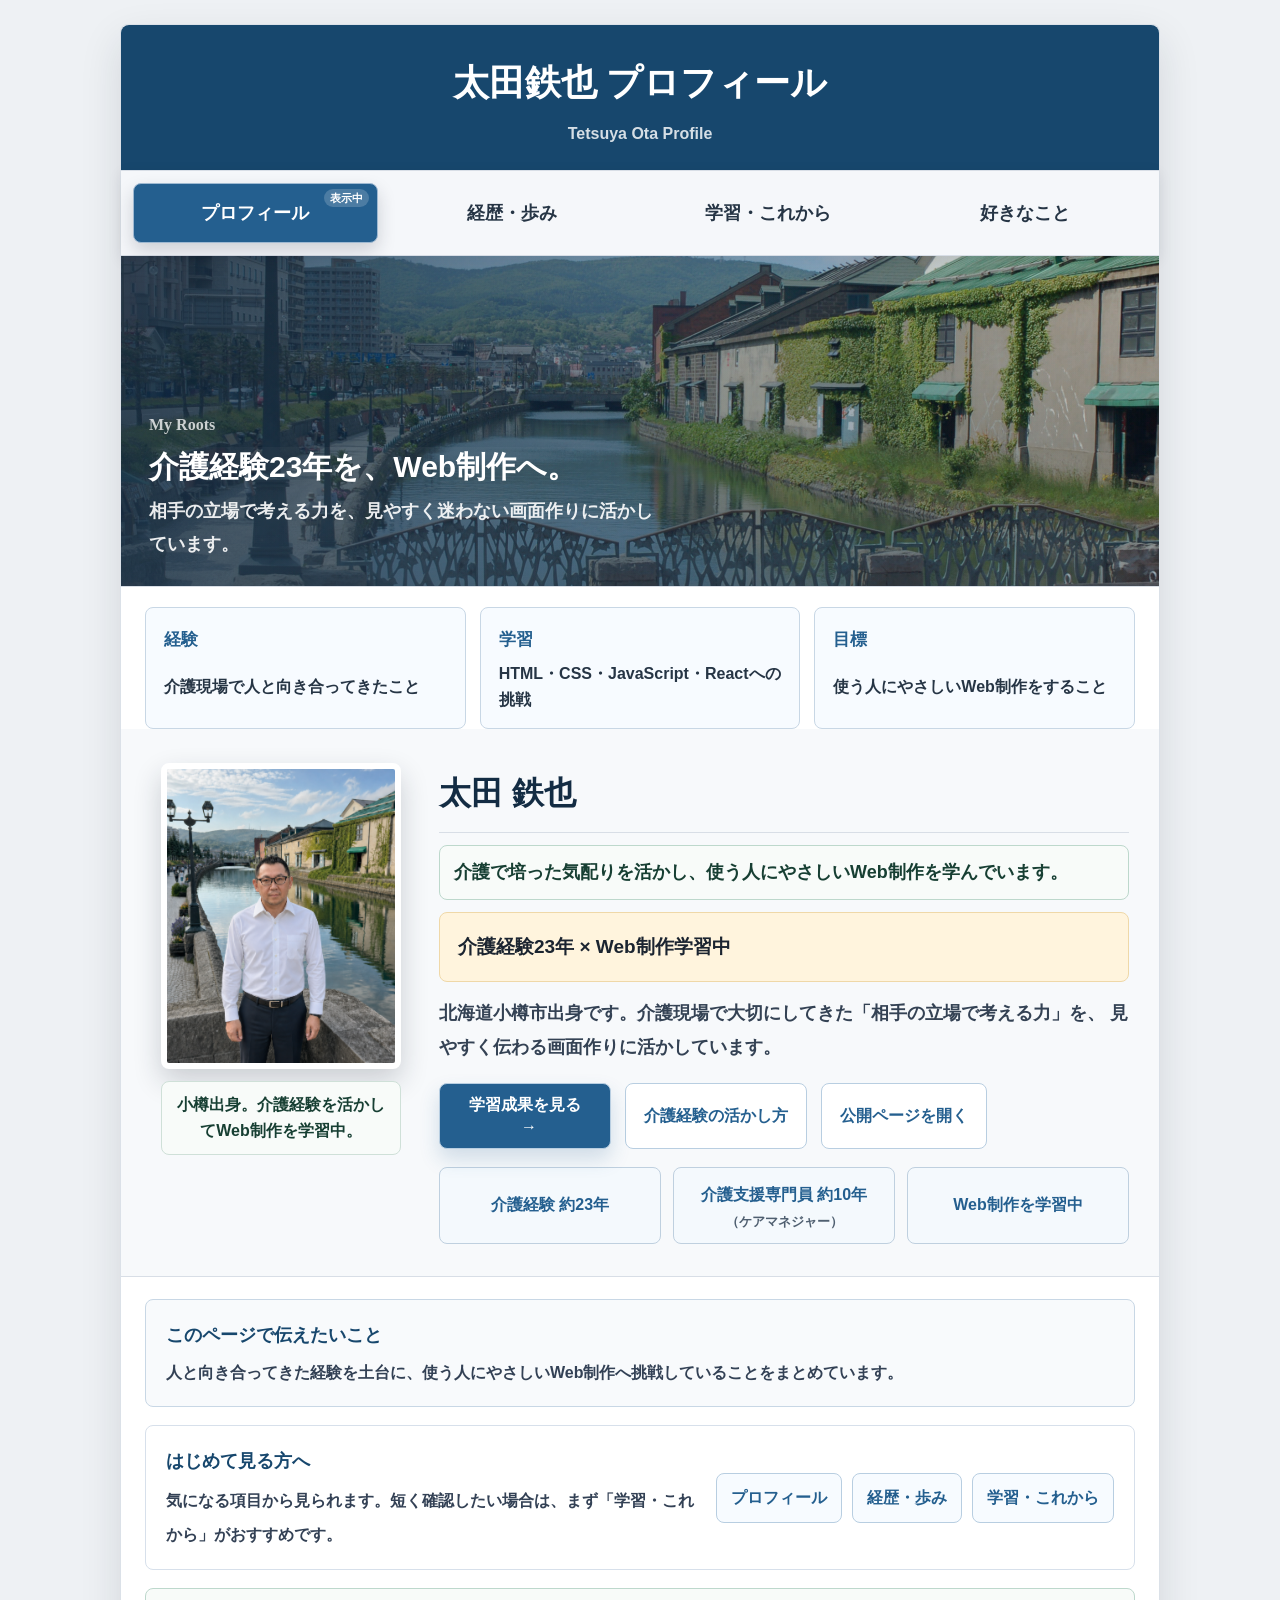
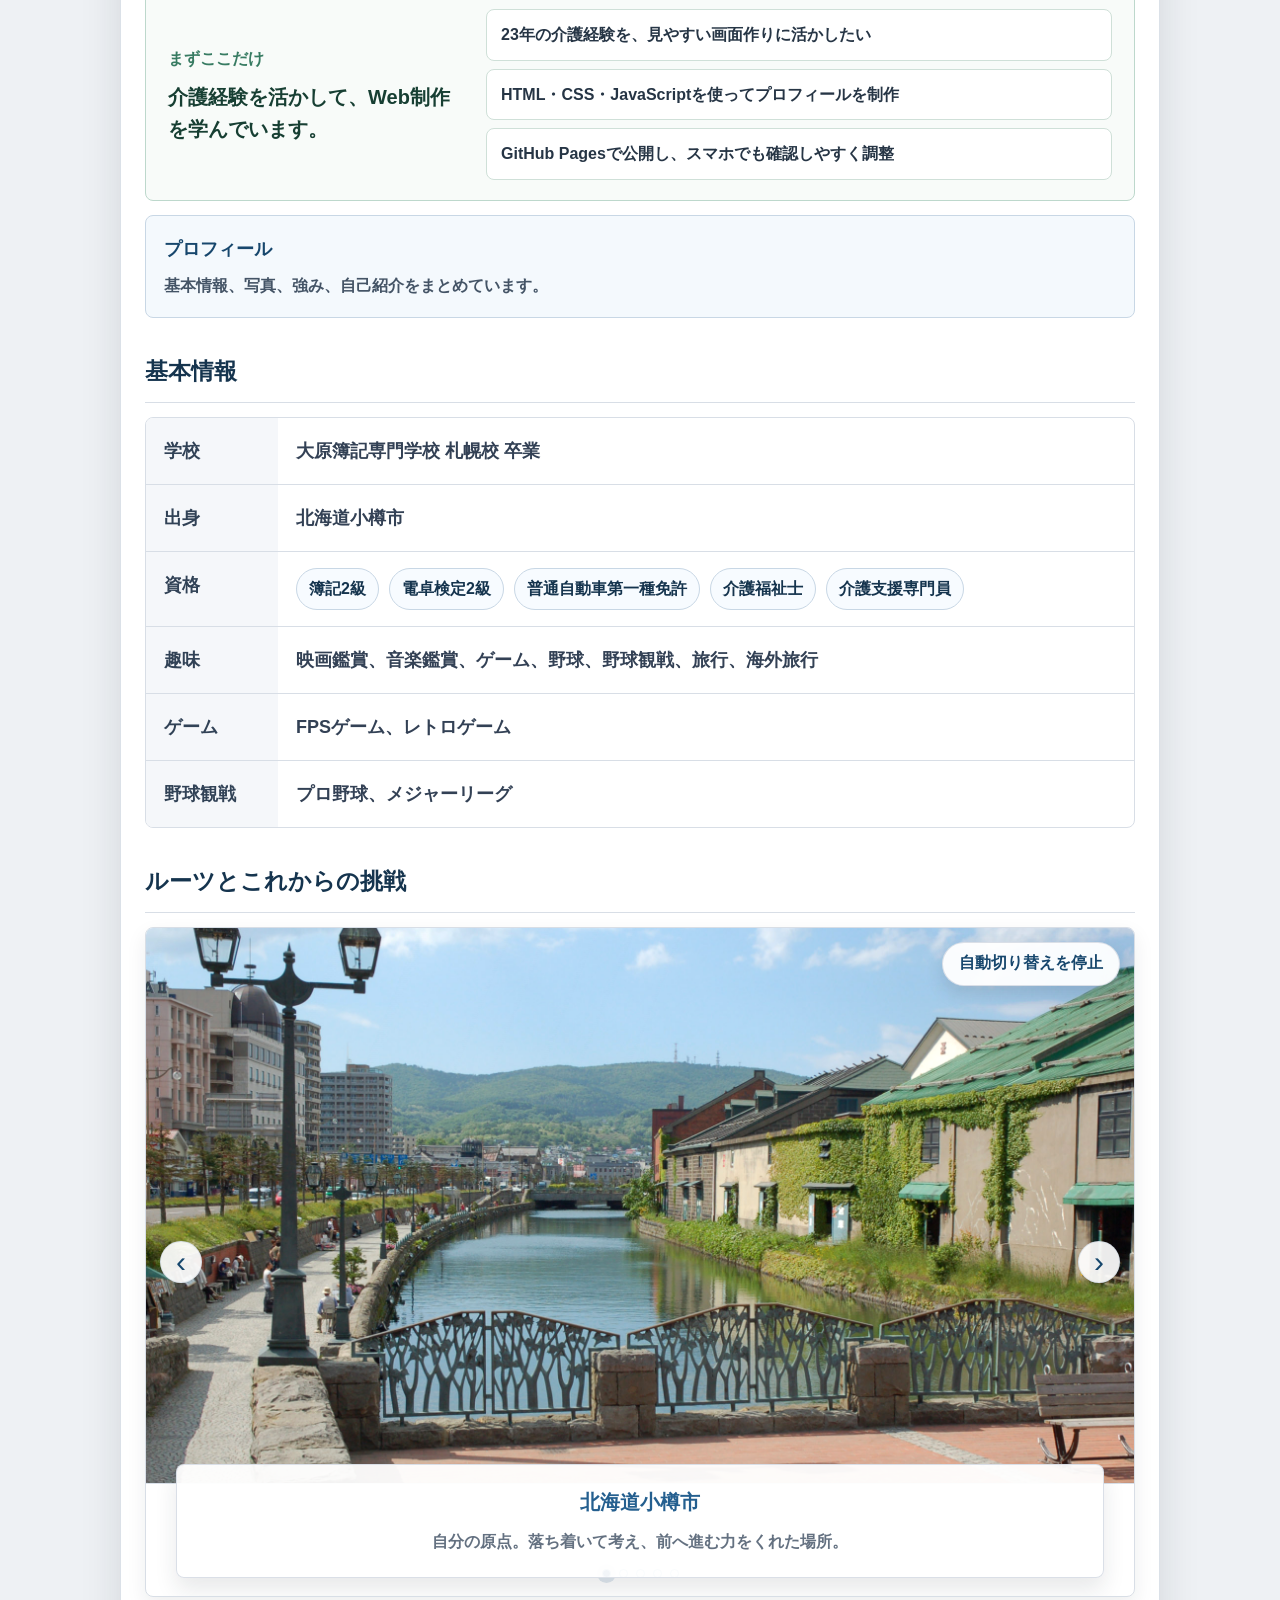
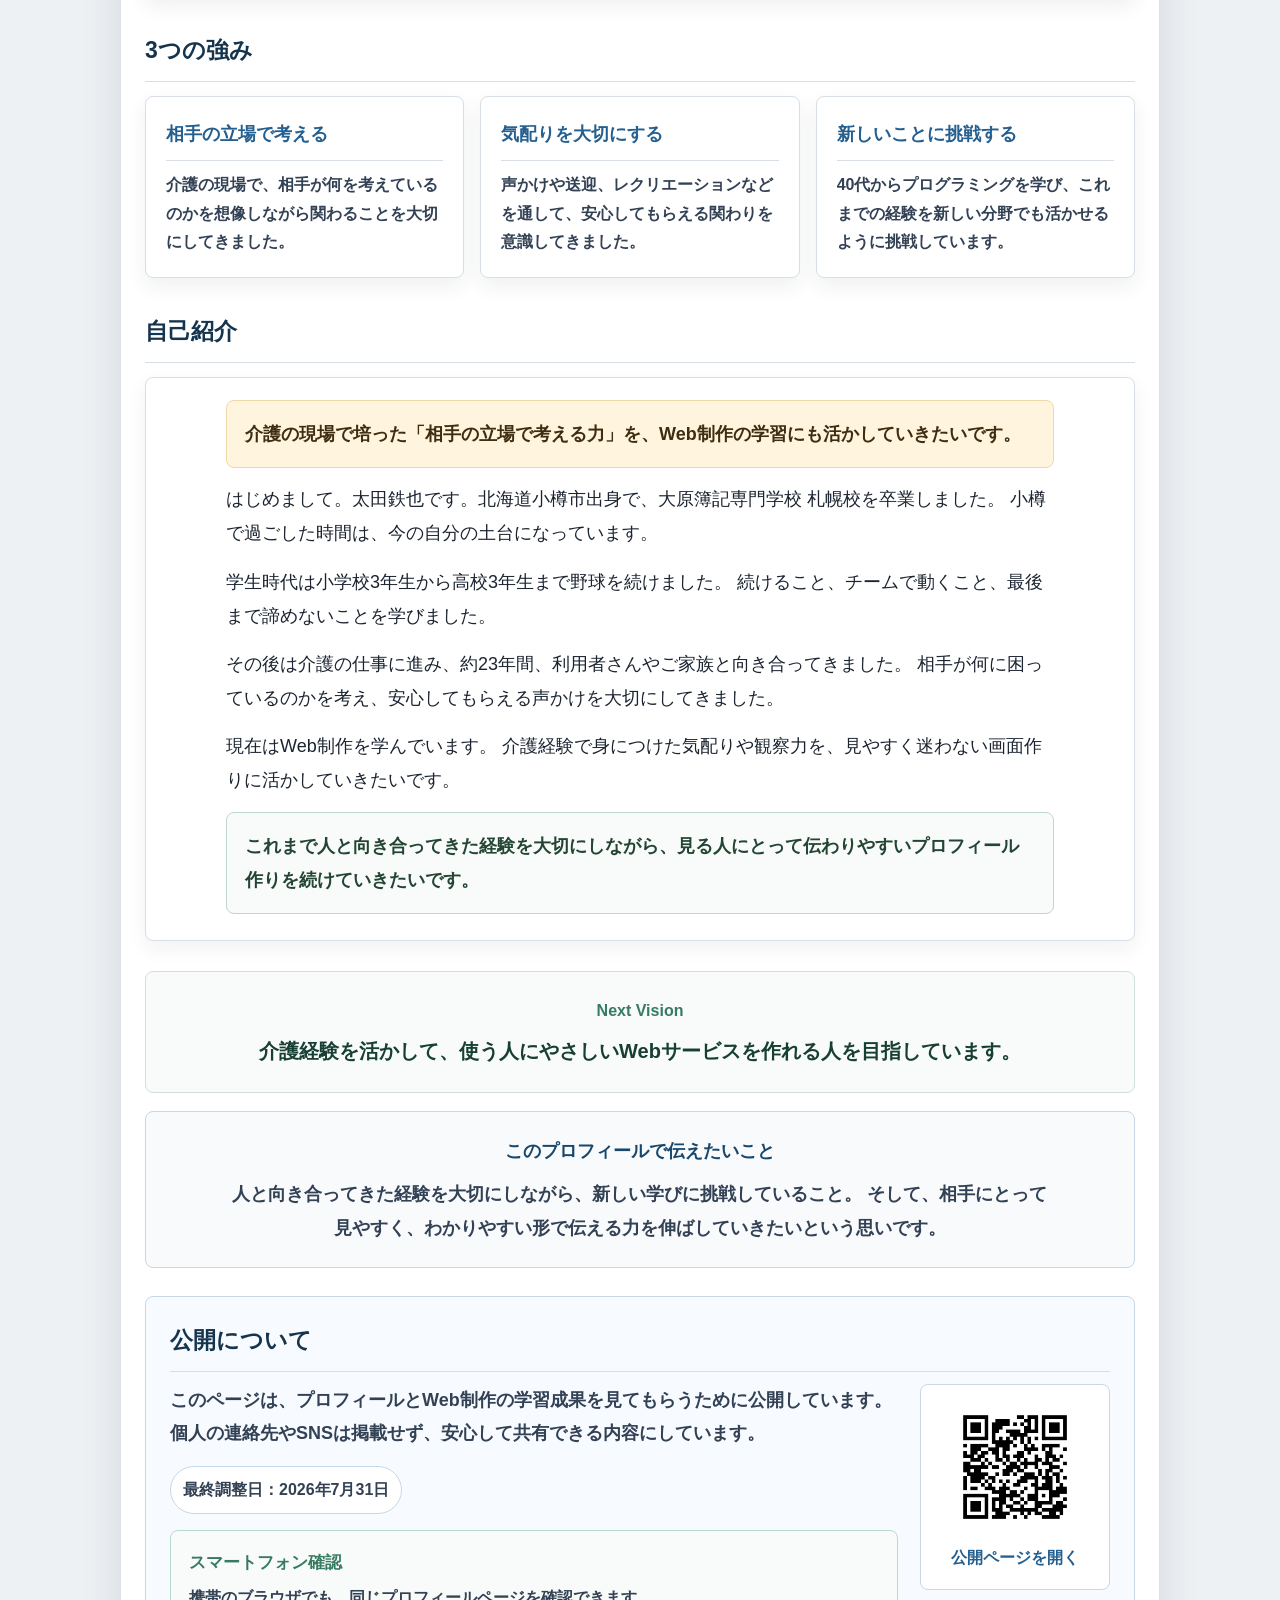
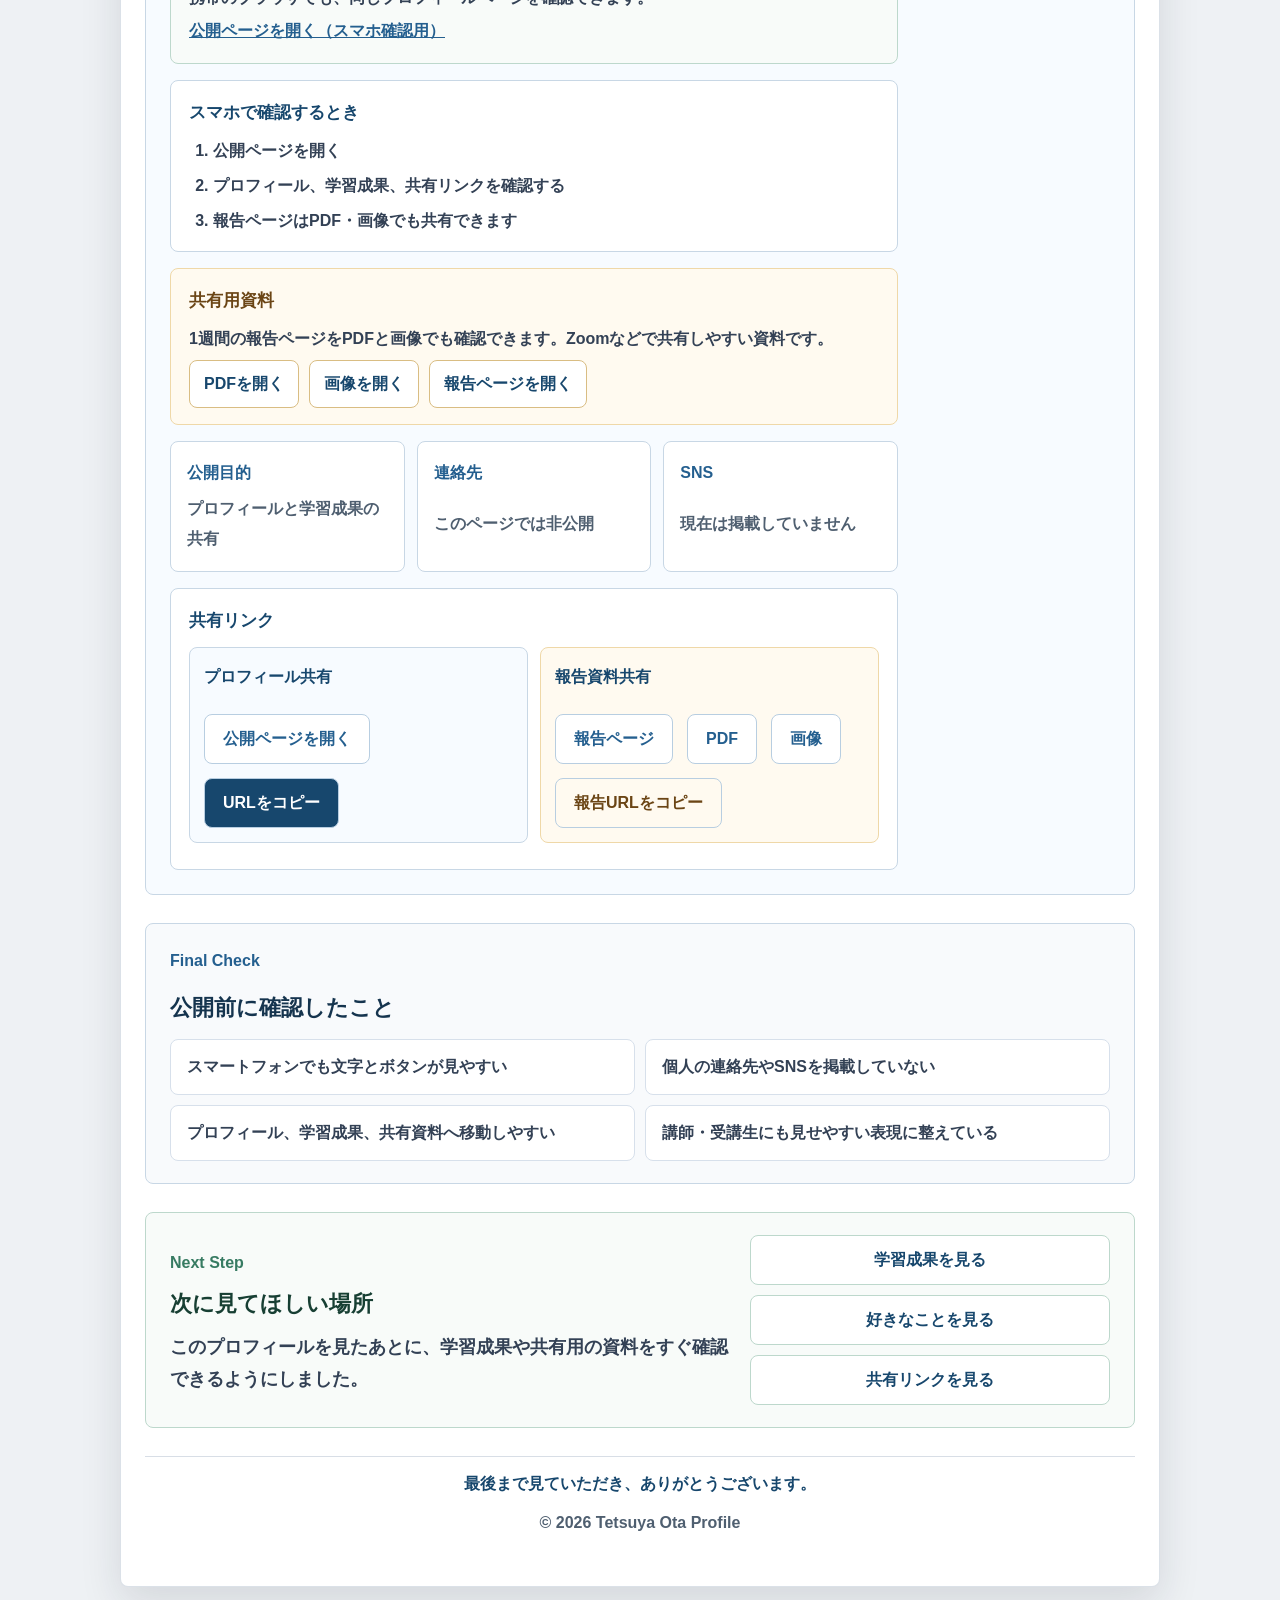
==== commit 3c85364a: "Add presentation guidance and portfolio details" ====
--- a/index.html
+++ b/index.html
@@ -76,7 +76,7 @@
         </div>
         <ul class="profile-points">
           <li>介護経験 約23年</li>
-          <li>介護支援専門員 約10年<small>（ケアマネジャー）</small></li>
+          <li><span>介護支援専門員 約10年</span><small>（ケアマネジャー）</small></li>
           <li>Web制作を学習中</li>
         </ul>
       </div>
@@ -495,6 +495,23 @@
               <span>HTML・CSS・JavaScript・React</span>
             </div>
           </div>
+          <div class="production-result" aria-label="制作実績の要点">
+            <strong>制作実績として伝えたいこと</strong>
+            <div class="production-grid">
+              <div>
+                <span>使った技術</span>
+                <p>HTML、CSS、JavaScriptで、タブ切り替えや画像表示、URLコピーを作りました。</p>
+              </div>
+              <div>
+                <span>工夫した点</span>
+                <p>初めて見る人が迷わないように、文章量、余白、ボタン、スマホ表示を調整しました。</p>
+              </div>
+              <div>
+                <span>公開方法</span>
+                <p>GitHub Pagesで公開し、URLやQRコードから確認できる形にしました。</p>
+              </div>
+            </div>
+          </div>
           <div class="before-after-note" aria-label="改善したことのまとめ">
             <strong>改善したこと</strong>
             <p>
@@ -734,6 +751,14 @@
             <strong>スマートフォン確認</strong>
             <span>携帯のブラウザでも、同じプロフィールページを確認できます。</span>
             <a href="https://tetu5473.github.io/profile/" target="_blank" rel="noopener noreferrer">公開ページを開く（スマホ確認用）</a>
+          </div>
+          <div class="mobile-share-guide" aria-label="スマートフォンで共有するときの案内">
+            <strong>スマホで確認するとき</strong>
+            <ol>
+              <li>公開ページを開く</li>
+              <li>プロフィール、学習成果、共有リンクを確認する</li>
+              <li>報告ページはPDF・画像でも共有できます</li>
+            </ol>
           </div>
           <div class="report-share-note">
             <strong>共有用資料</strong>
--- a/style.css
+++ b/style.css
@@ -342,6 +342,7 @@
   display: grid;
   gap: 2px;
   align-content: center;
+  justify-items: center;
   padding: 12px 10px;
   border: 1px solid #bfd0df;
   border-radius: 8px;
@@ -352,7 +353,12 @@
   font-weight: 700;
 }
 
+.profile-points li > span {
+  display: block;
+}
+
 .profile-points small {
+  display: block;
   color: #4f5f70;
   font-size: 13px;
   font-weight: 700;
@@ -1145,6 +1151,50 @@
   line-height: 1.5;
 }
 
+.production-result {
+  display: grid;
+  gap: 12px;
+  margin: 0 0 18px;
+  padding: 20px 22px;
+  border: 1px solid #c8d7e5;
+  border-radius: 8px;
+  background: #f8fafc;
+}
+
+.production-result > strong {
+  color: #17476d;
+  font-size: 18px;
+}
+
+.production-grid {
+  display: grid;
+  grid-template-columns: repeat(3, 1fr);
+  gap: 12px;
+}
+
+.production-grid div {
+  display: grid;
+  gap: 6px;
+  padding: 16px;
+  border: 1px solid #d7e0eb;
+  border-radius: 8px;
+  background: #fff;
+}
+
+.production-grid span {
+  color: var(--blue);
+  font-size: 16px;
+  font-weight: 700;
+}
+
+.production-grid p {
+  margin: 0;
+  color: #334155;
+  font-size: 16px;
+  font-weight: 700;
+  line-height: 1.7;
+}
+
 .before-after-note {
   display: grid;
   gap: 6px;
@@ -1579,6 +1629,32 @@
   font-size: 16px;
   font-weight: 700;
   overflow-wrap: anywhere;
+}
+
+.mobile-share-guide {
+  display: grid;
+  gap: 8px;
+  margin: 0 0 16px;
+  padding: 16px 18px;
+  border: 1px solid #c8d7e5;
+  border-radius: 8px;
+  background: #fff;
+}
+
+.mobile-share-guide strong {
+  color: #17476d;
+  font-size: 17px;
+}
+
+.mobile-share-guide ol {
+  display: grid;
+  gap: 8px;
+  margin: 0;
+  padding-left: 24px;
+  color: #334155;
+  font-size: 16px;
+  font-weight: 700;
+  line-height: 1.7;
 }
 
 .report-share-note {
@@ -2357,6 +2433,7 @@
   .goal-grid,
   .skill-grid,
   .portfolio-summary,
+  .production-grid,
   .progress-board,
   .portfolio-detail-grid,
   .portfolio-card,
@@ -2563,8 +2640,10 @@
   .self-summary,
   .external-link-note,
   .mobile-check-note,
+  .mobile-share-guide,
   .report-share-note,
   .portfolio-highlight,
+  .production-result,
   .before-after-note,
   .share-panel,
   .next-guide,
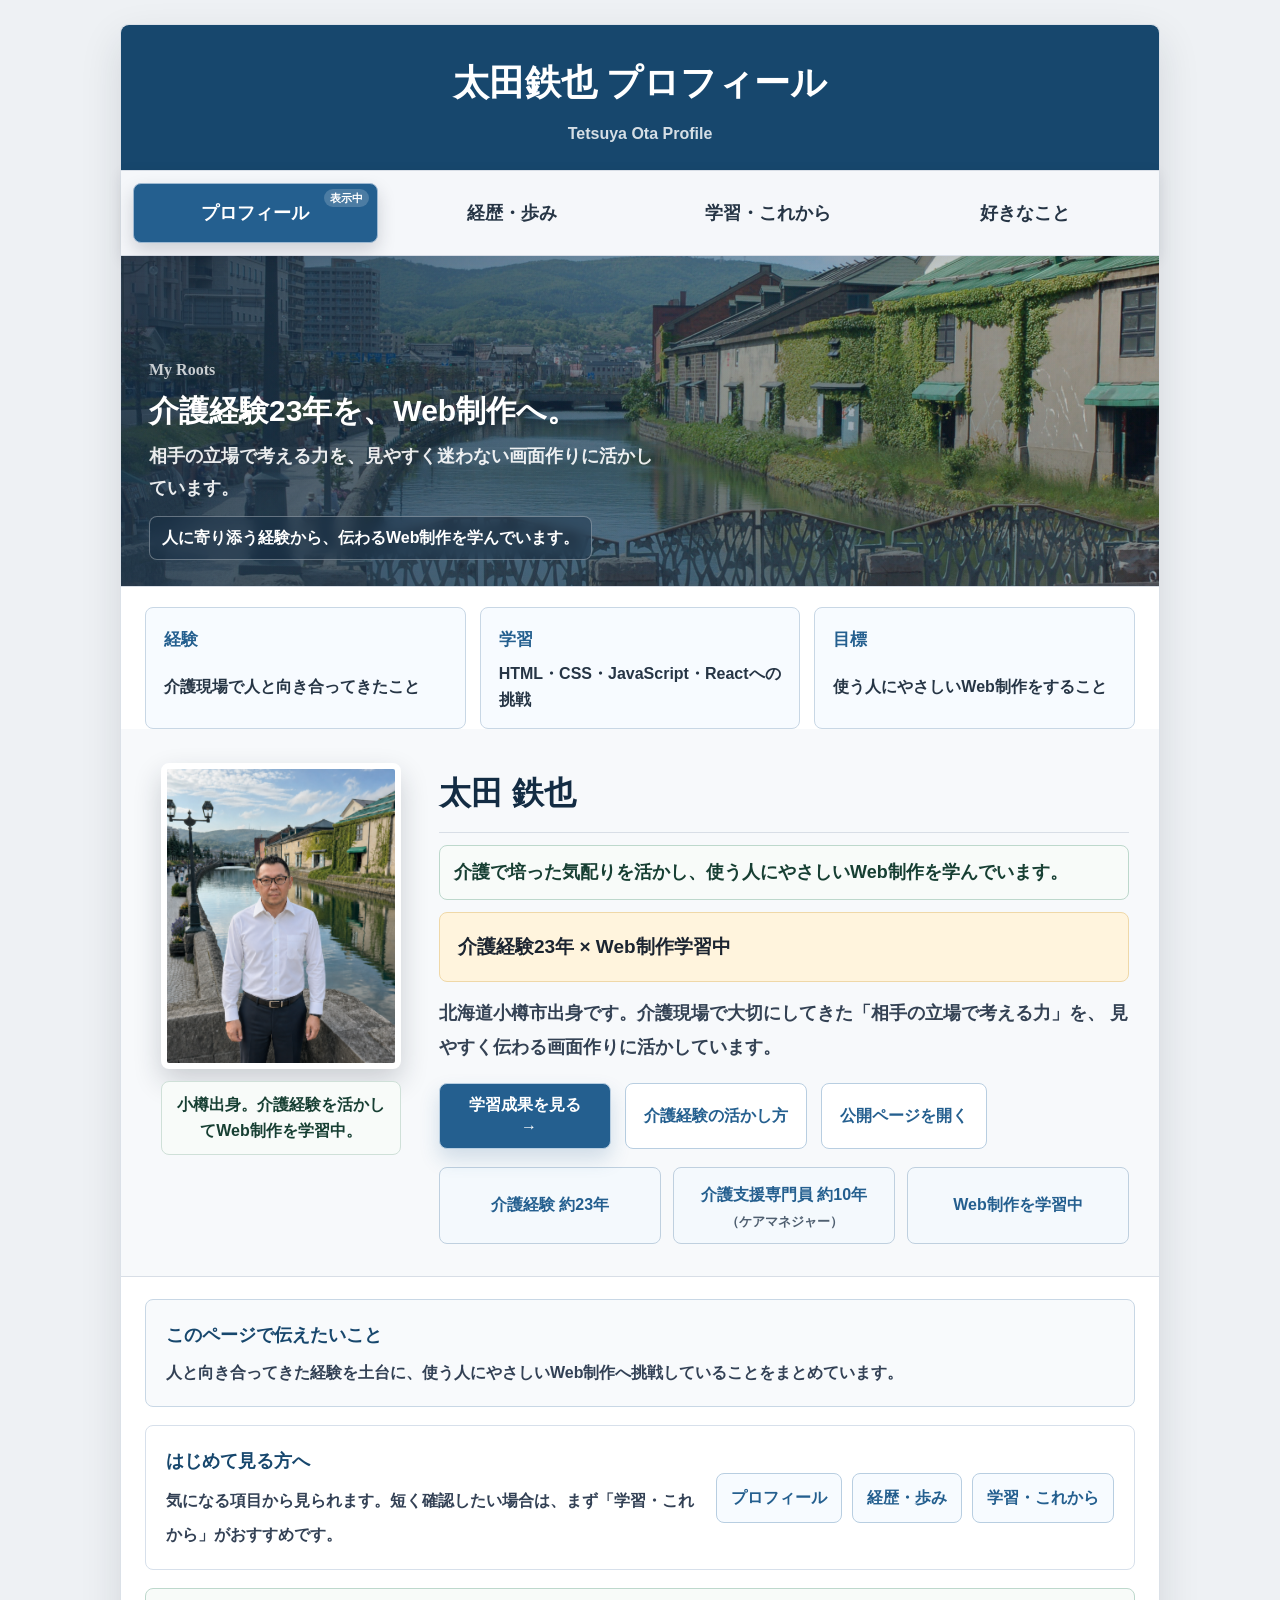
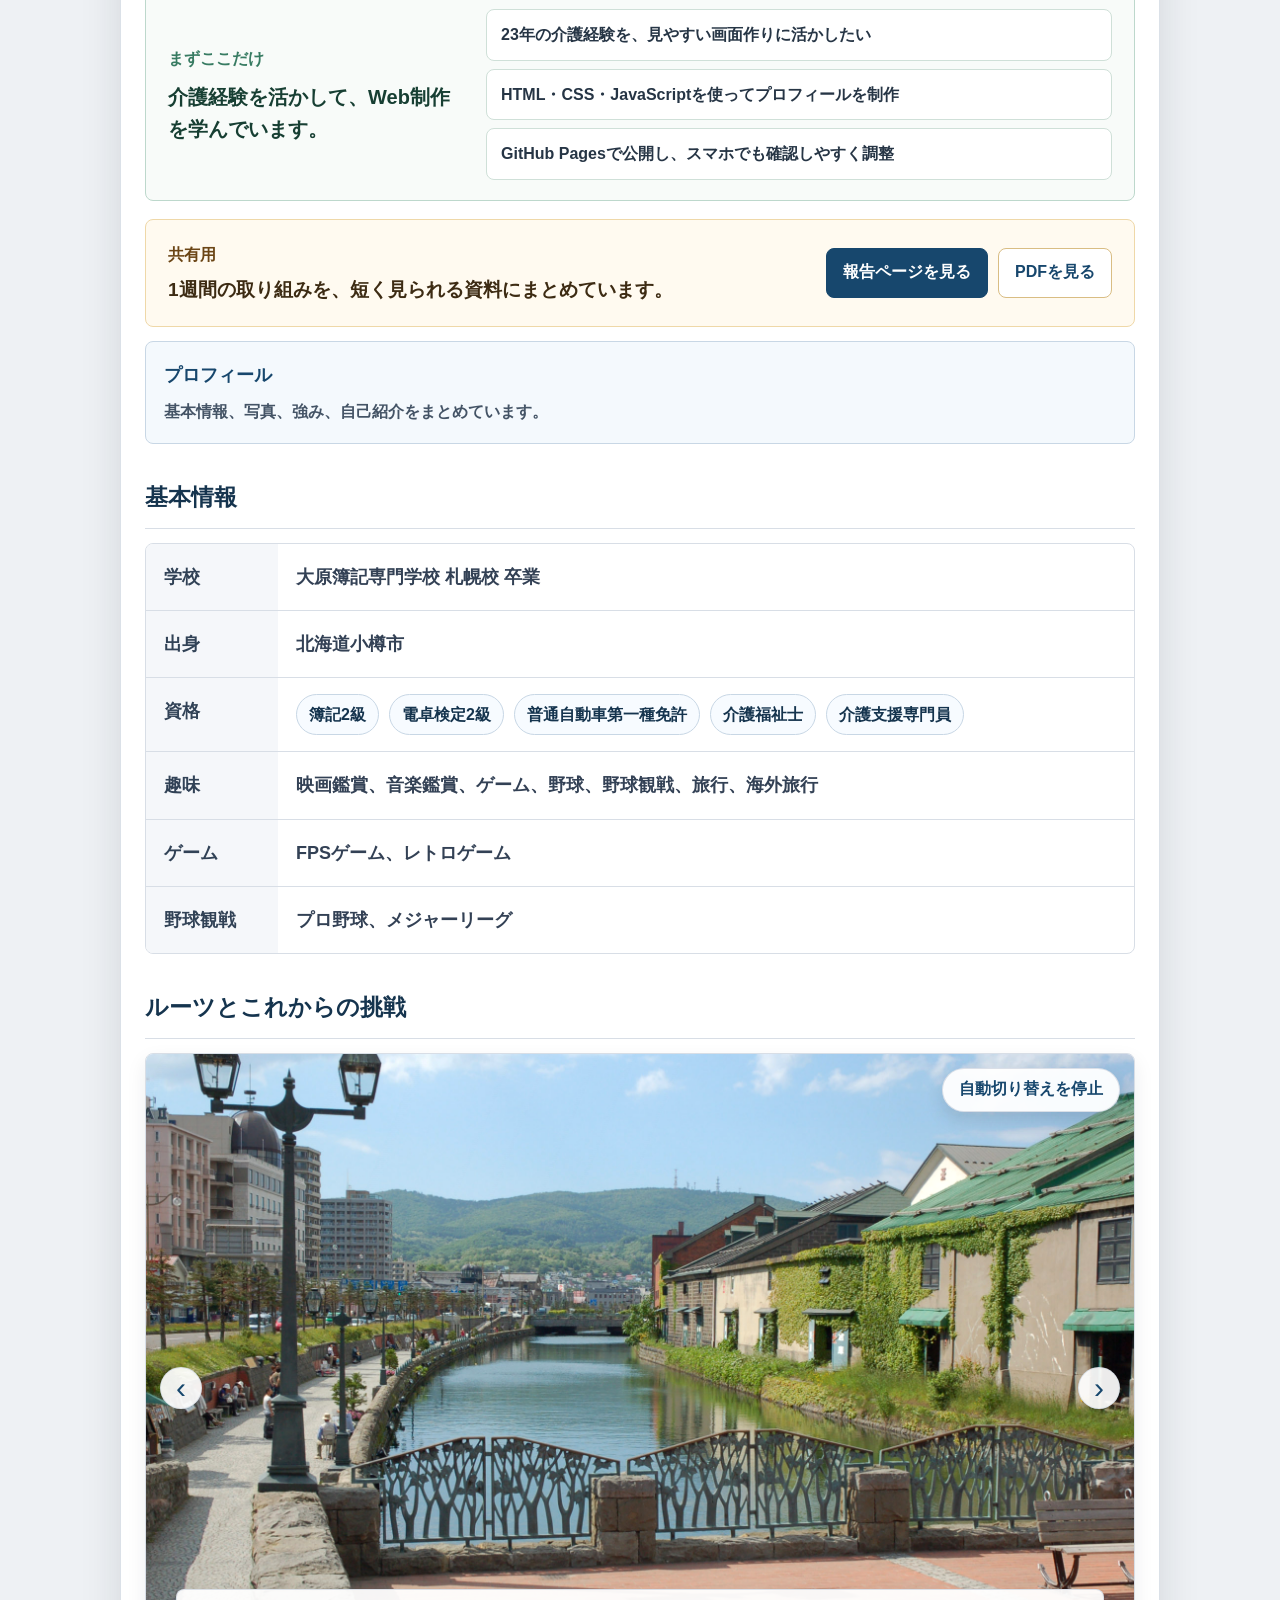
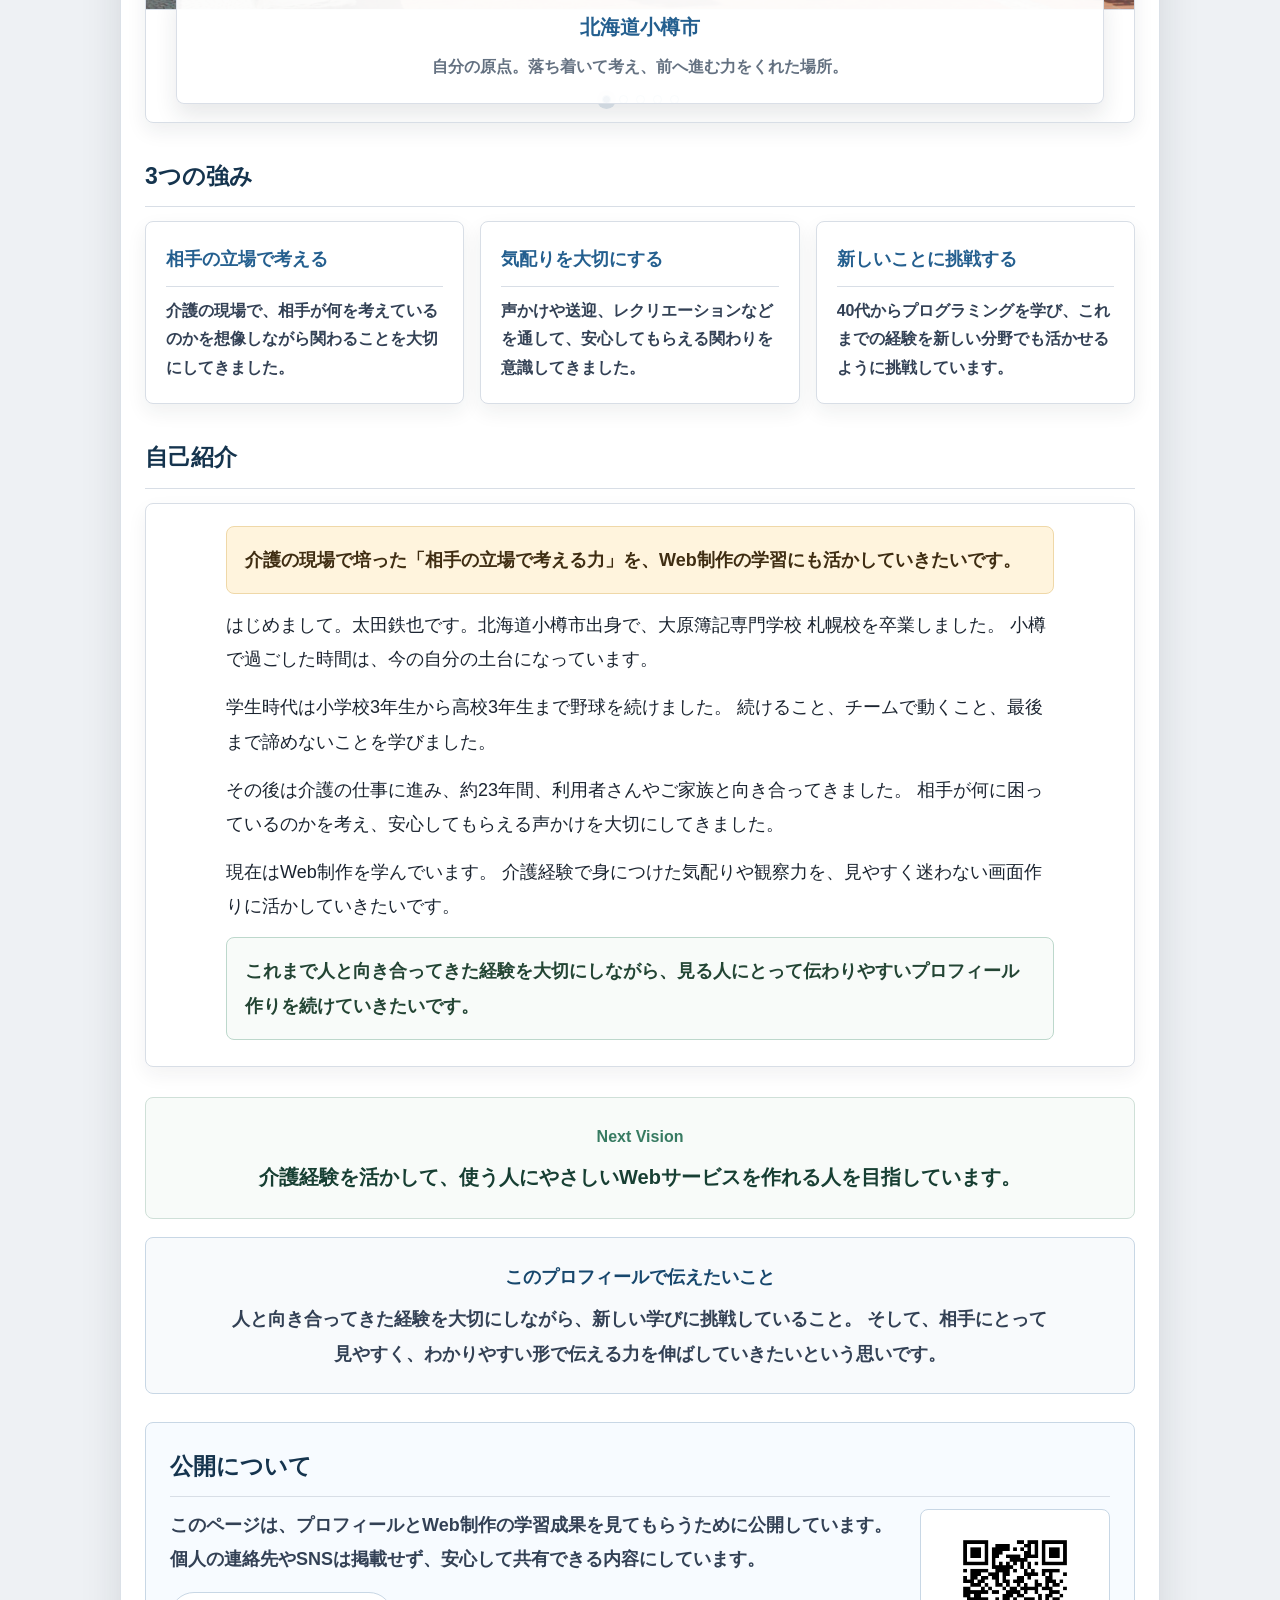
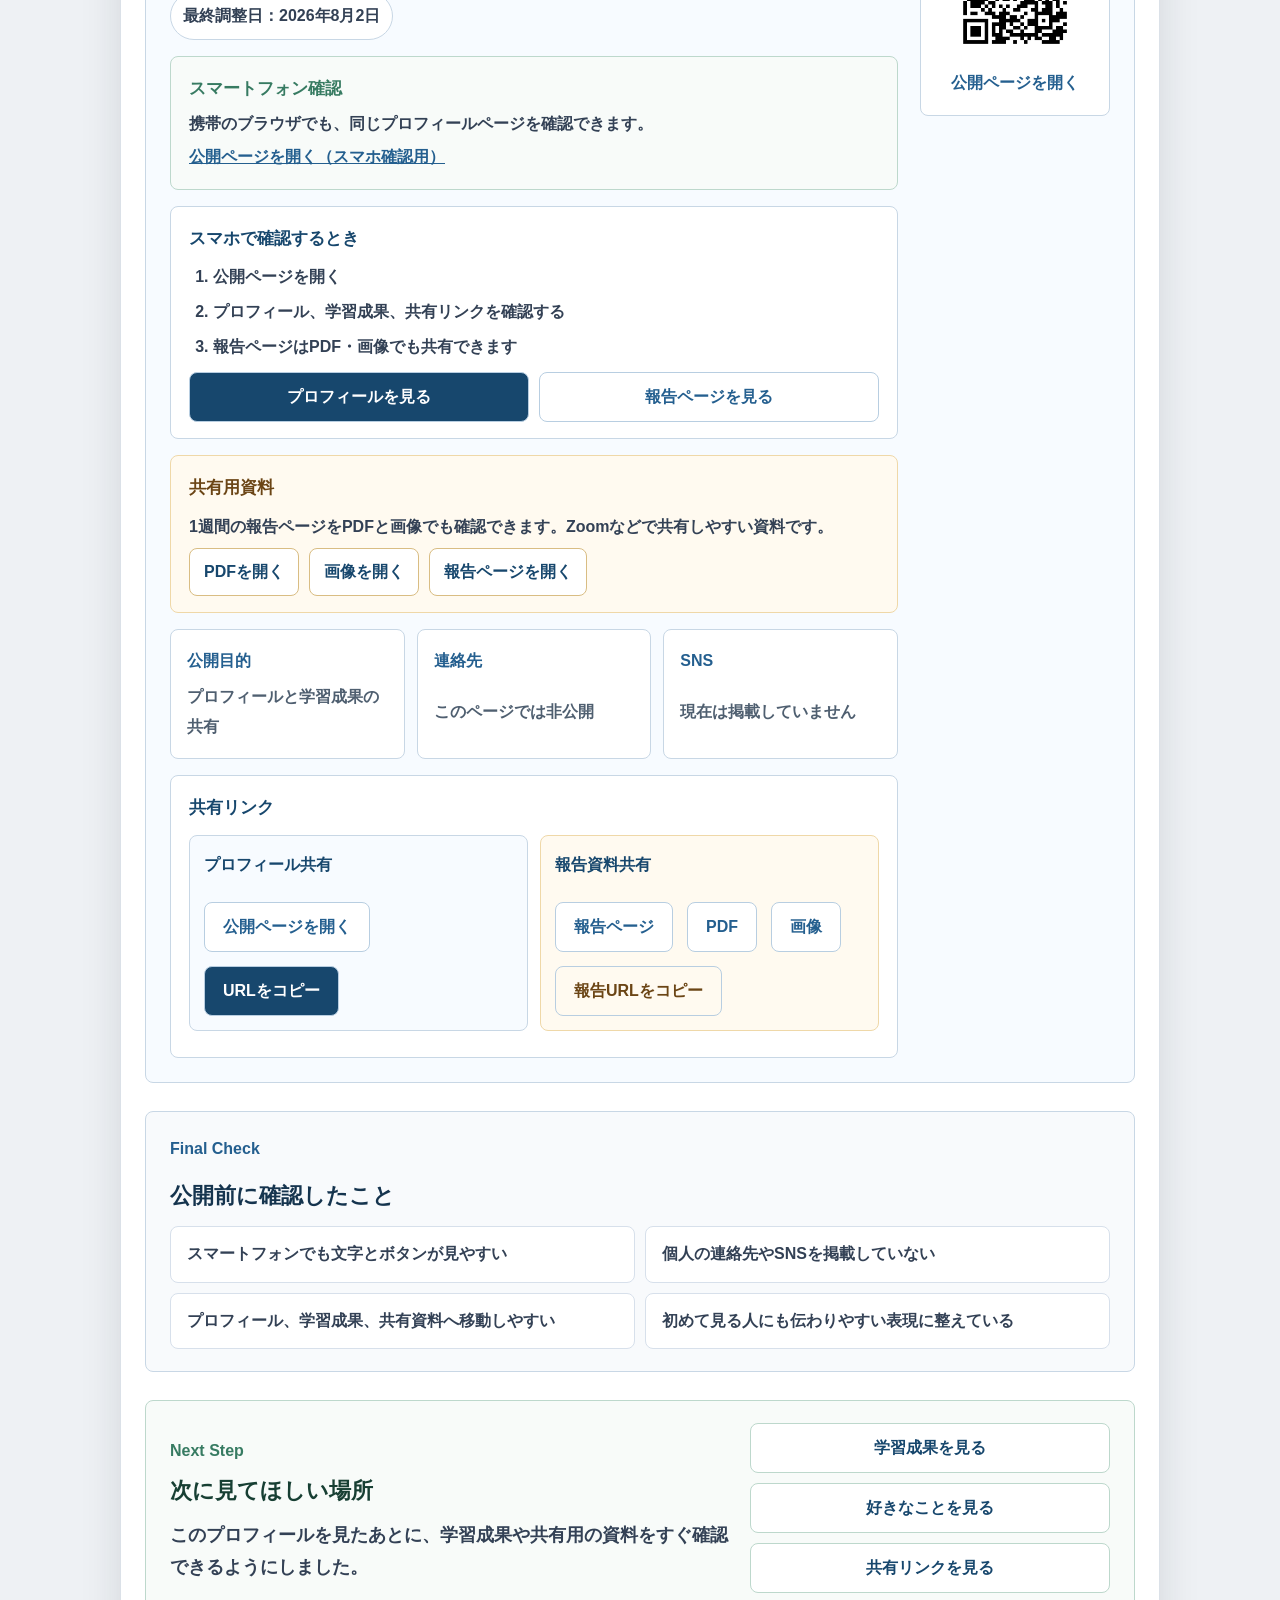
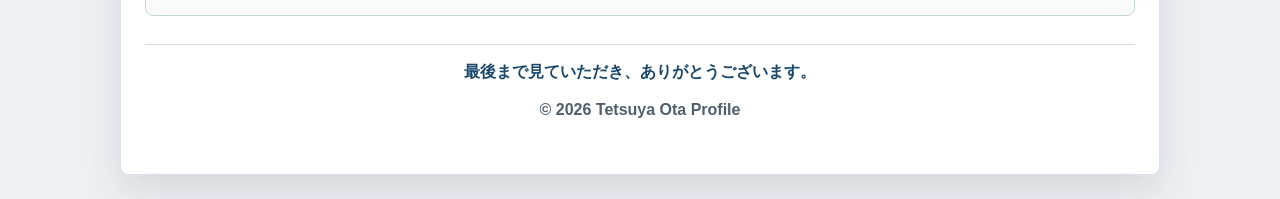
==== commit 89f3803e: "Improve profile guidance and sharing flow" ====
--- a/index.html
+++ b/index.html
@@ -10,7 +10,7 @@
   <meta property="og:url" content="https://tetu5473.github.io/profile/">
   <meta property="og:image" content="https://tetu5473.github.io/profile/otaru-canal-real.jpg">
   <title>太田鉄也 プロフィール</title>
-  <link rel="stylesheet" href="style.css?v=20260731-01">
+  <link rel="stylesheet" href="style.css?v=20260802-01">
 </head>
 <body>
   <main class="page">
@@ -33,6 +33,7 @@
         <span>My Roots</span>
         <h2>介護経験23年を、Web制作へ。</h2>
         <p>相手の立場で考える力を、見やすく迷わない画面作りに活かしています。</p>
+        <p class="hero-short-message">人に寄り添う経験から、伝わるWeb制作を学んでいます。</p>
       </div>
     </section>
 
@@ -109,6 +110,17 @@
         <li>HTML・CSS・JavaScriptを使ってプロフィールを制作</li>
         <li>GitHub Pagesで公開し、スマホでも確認しやすく調整</li>
       </ul>
+    </section>
+
+    <section class="report-entry" aria-label="共有用資料への案内">
+      <div>
+        <span>共有用</span>
+        <strong>1週間の取り組みを、短く見られる資料にまとめています。</strong>
+      </div>
+      <div class="report-entry-actions">
+        <a href="weekly-report.html">報告ページを見る</a>
+        <a href="weekly-report.pdf" target="_blank" rel="noopener noreferrer">PDFを見る</a>
+      </div>
     </section>
 
     <div class="tab-status" id="tab-status" aria-live="polite">
@@ -481,6 +493,18 @@
             <strong>今回の成果</strong>
             <span>プロフィールサイトを作り、GitHub Pagesで公開し、PCとスマートフォンで見やすく調整しました。</span>
           </div>
+          <div class="learning-achievement" aria-label="学習成果の要点">
+            <div>
+              <span>できたこと</span>
+              <strong>公開ページとして見せられる形にした</strong>
+              <p>プロフィール、画像、タブ、共有リンクを整え、初めて見る人にも流れが伝わるようにしました。</p>
+            </div>
+            <div>
+              <span>確認したこと</span>
+              <strong>PC・スマホで読みやすくした</strong>
+              <p>文字の大きさ、ボタンの押しやすさ、余白を調整し、携帯でも確認しやすくしました。</p>
+            </div>
+          </div>
           <div class="portfolio-summary" aria-label="制作物の概要">
             <div>
               <strong>公開済み</strong>
@@ -746,7 +770,7 @@
             このページは、プロフィールとWeb制作の学習成果を見てもらうために公開しています。
             個人の連絡先やSNSは掲載せず、安心して共有できる内容にしています。
           </p>
-          <p class="updated-note">最終調整日：2026年7月31日</p>
+          <p class="updated-note">最終調整日：2026年8月2日</p>
           <div class="mobile-check-note">
             <strong>スマートフォン確認</strong>
             <span>携帯のブラウザでも、同じプロフィールページを確認できます。</span>
@@ -759,6 +783,10 @@
               <li>プロフィール、学習成果、共有リンクを確認する</li>
               <li>報告ページはPDF・画像でも共有できます</li>
             </ol>
+            <div class="mobile-share-actions">
+              <a href="https://tetu5473.github.io/profile/" target="_blank" rel="noopener noreferrer">プロフィールを見る</a>
+              <a href="weekly-report.html">報告ページを見る</a>
+            </div>
           </div>
           <div class="report-share-note">
             <strong>共有用資料</strong>
@@ -811,7 +839,7 @@
         <li>スマートフォンでも文字とボタンが見やすい</li>
         <li>個人の連絡先やSNSを掲載していない</li>
         <li>プロフィール、学習成果、共有資料へ移動しやすい</li>
-        <li>講師・受講生にも見せやすい表現に整えている</li>
+        <li>初めて見る人にも伝わりやすい表現に整えている</li>
       </ul>
     </section>
 
--- a/style.css
+++ b/style.css
@@ -162,6 +162,21 @@
   animation: heroTextReveal 0.95s ease-out 0.28s both;
 }
 
+.otaru-hero-text .hero-short-message {
+  display: inline-block;
+  max-width: 38em;
+  margin-top: 12px;
+  padding: 8px 12px;
+  border: 1px solid rgba(255, 255, 255, 0.32);
+  border-radius: 8px;
+  background: rgba(19, 44, 67, 0.42);
+  color: #fff;
+  font-size: 16px;
+  font-weight: 700;
+  line-height: 1.6;
+  backdrop-filter: blur(6px);
+}
+
 .profile {
   display: grid;
   grid-template-columns: 260px 1fr;
@@ -516,6 +531,70 @@
   font-size: 16px;
   font-weight: 700;
   line-height: 1.6;
+}
+
+.report-entry {
+  display: grid;
+  grid-template-columns: minmax(0, 1fr) auto;
+  gap: 18px;
+  align-items: center;
+  margin: 18px 0 0;
+  padding: 20px 22px;
+  border: 1px solid #efd8a8;
+  border-radius: 8px;
+  background: #fffaf0;
+}
+
+.report-entry div:first-child {
+  display: grid;
+  gap: 5px;
+}
+
+.report-entry span {
+  color: #6b4515;
+  font-size: 16px;
+  font-weight: 700;
+}
+
+.report-entry strong {
+  color: #3d2b13;
+  font-size: 19px;
+  line-height: 1.6;
+}
+
+.report-entry-actions {
+  display: flex;
+  flex-wrap: wrap;
+  gap: 10px;
+  justify-content: flex-end;
+}
+
+.report-entry-actions a {
+  display: inline-grid;
+  min-height: 50px;
+  padding: 10px 16px;
+  place-items: center;
+  border: 1px solid #d9bd83;
+  border-radius: 8px;
+  background: #fff;
+  color: #17476d;
+  font-size: 16px;
+  font-weight: 700;
+  line-height: 1.4;
+  text-align: center;
+  text-decoration: none;
+}
+
+.report-entry-actions a:first-child {
+  background: #17476d;
+  border-color: #17476d;
+  color: #fff;
+}
+
+.report-entry-actions a:hover,
+.report-entry-actions a:focus-visible {
+  outline: 3px solid rgba(165, 109, 29, 0.24);
+  outline-offset: 2px;
 }
 
 .section-kicker {
@@ -1123,6 +1202,42 @@
   line-height: 1.7;
 }
 
+.learning-achievement {
+  display: grid;
+  grid-template-columns: repeat(2, minmax(0, 1fr));
+  gap: 14px;
+  margin: 0 0 18px;
+}
+
+.learning-achievement div {
+  display: grid;
+  gap: 7px;
+  padding: 18px 20px;
+  border: 1px solid #c8d7e5;
+  border-radius: 8px;
+  background: #fff;
+}
+
+.learning-achievement span {
+  color: var(--blue);
+  font-size: 16px;
+  font-weight: 700;
+}
+
+.learning-achievement strong {
+  color: #15344e;
+  font-size: 18px;
+  line-height: 1.55;
+}
+
+.learning-achievement p {
+  margin: 0;
+  color: #334155;
+  font-size: 16px;
+  font-weight: 700;
+  line-height: 1.75;
+}
+
 .portfolio-summary {
   display: grid;
   grid-template-columns: repeat(3, 1fr);
@@ -1655,6 +1770,40 @@
   font-size: 16px;
   font-weight: 700;
   line-height: 1.7;
+}
+
+.mobile-share-actions {
+  display: grid;
+  grid-template-columns: repeat(2, minmax(0, 1fr));
+  gap: 10px;
+  margin-top: 4px;
+}
+
+.mobile-share-actions a {
+  display: inline-grid;
+  min-height: 50px;
+  padding: 10px 14px;
+  place-items: center;
+  border: 1px solid #b8cee1;
+  border-radius: 8px;
+  background: #17476d;
+  color: #fff;
+  font-size: 16px;
+  font-weight: 700;
+  line-height: 1.4;
+  text-align: center;
+  text-decoration: none;
+}
+
+.mobile-share-actions a:nth-child(2) {
+  background: #fff;
+  color: var(--blue);
+}
+
+.mobile-share-actions a:hover,
+.mobile-share-actions a:focus-visible {
+  outline: 3px solid rgba(36, 95, 143, 0.2);
+  outline-offset: 2px;
 }
 
 .report-share-note {
@@ -2391,6 +2540,12 @@
     font-size: 16px;
   }
 
+  .otaru-hero-text .hero-short-message {
+    display: block;
+    margin-top: 10px;
+    font-size: 16px;
+  }
+
   .profile {
     grid-template-columns: 1fr;
     margin: 0 -16px;
@@ -2426,12 +2581,14 @@
   .profile-points,
   .top-overview,
   .quick-read,
+  .report-entry,
   .viewer-guide,
   .strength-grid,
   .interest-grid,
   .future-grid,
   .goal-grid,
   .skill-grid,
+  .learning-achievement,
   .portfolio-summary,
   .production-grid,
   .progress-board,
@@ -2500,6 +2657,26 @@
     font-size: 18px;
   }
 
+  .report-entry {
+    gap: 14px;
+    padding: 16px;
+  }
+
+  .report-entry strong {
+    font-size: 18px;
+  }
+
+  .report-entry-actions {
+    display: grid;
+    grid-template-columns: 1fr;
+    justify-content: stretch;
+  }
+
+  .report-entry-actions a {
+    width: 100%;
+    min-height: 54px;
+  }
+
   .top-overview {
     gap: 10px;
     margin-top: 16px;
@@ -2642,6 +2819,7 @@
   .mobile-check-note,
   .mobile-share-guide,
   .report-share-note,
+  .learning-achievement div,
   .portfolio-highlight,
   .production-result,
   .before-after-note,
@@ -2659,6 +2837,14 @@
 
   .report-share-note div {
     display: grid;
+  }
+
+  .mobile-share-actions {
+    grid-template-columns: 1fr;
+  }
+
+  .mobile-share-actions a {
+    min-height: 54px;
   }
 
   .report-share-note a {
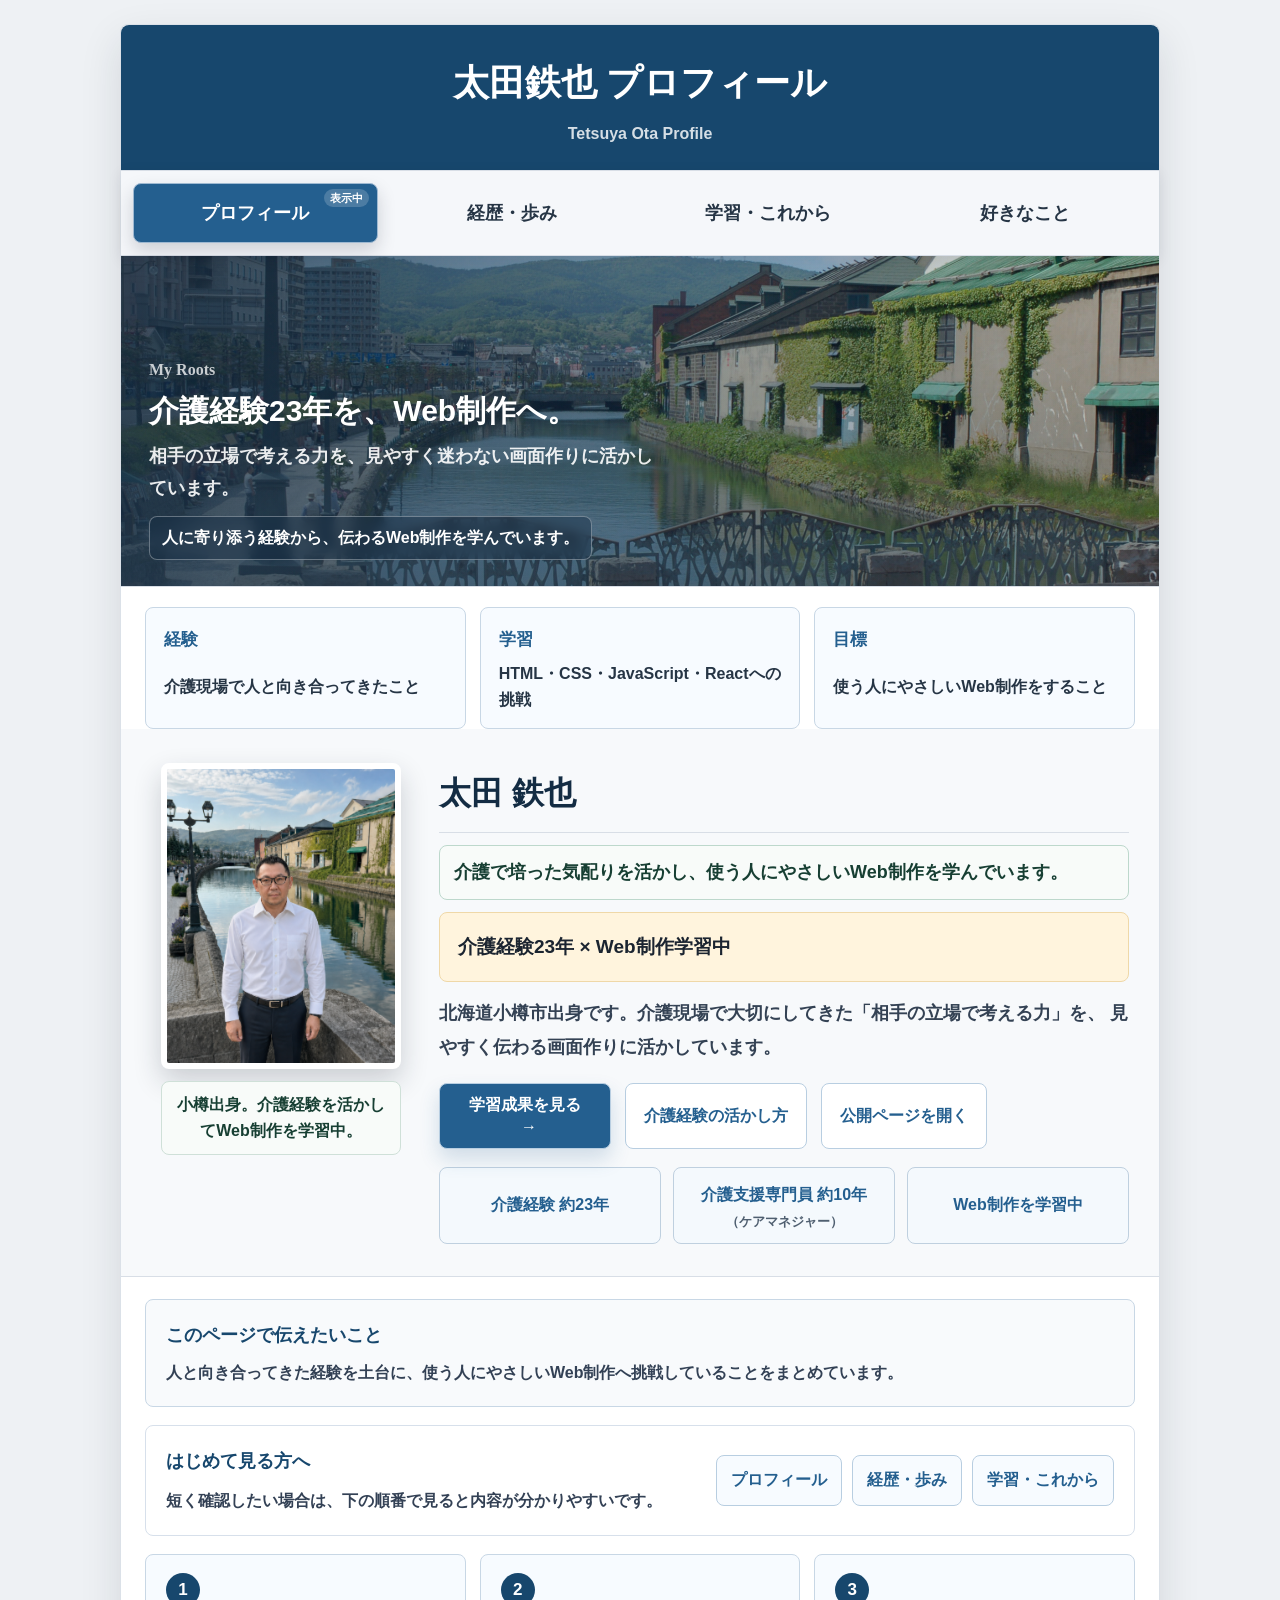
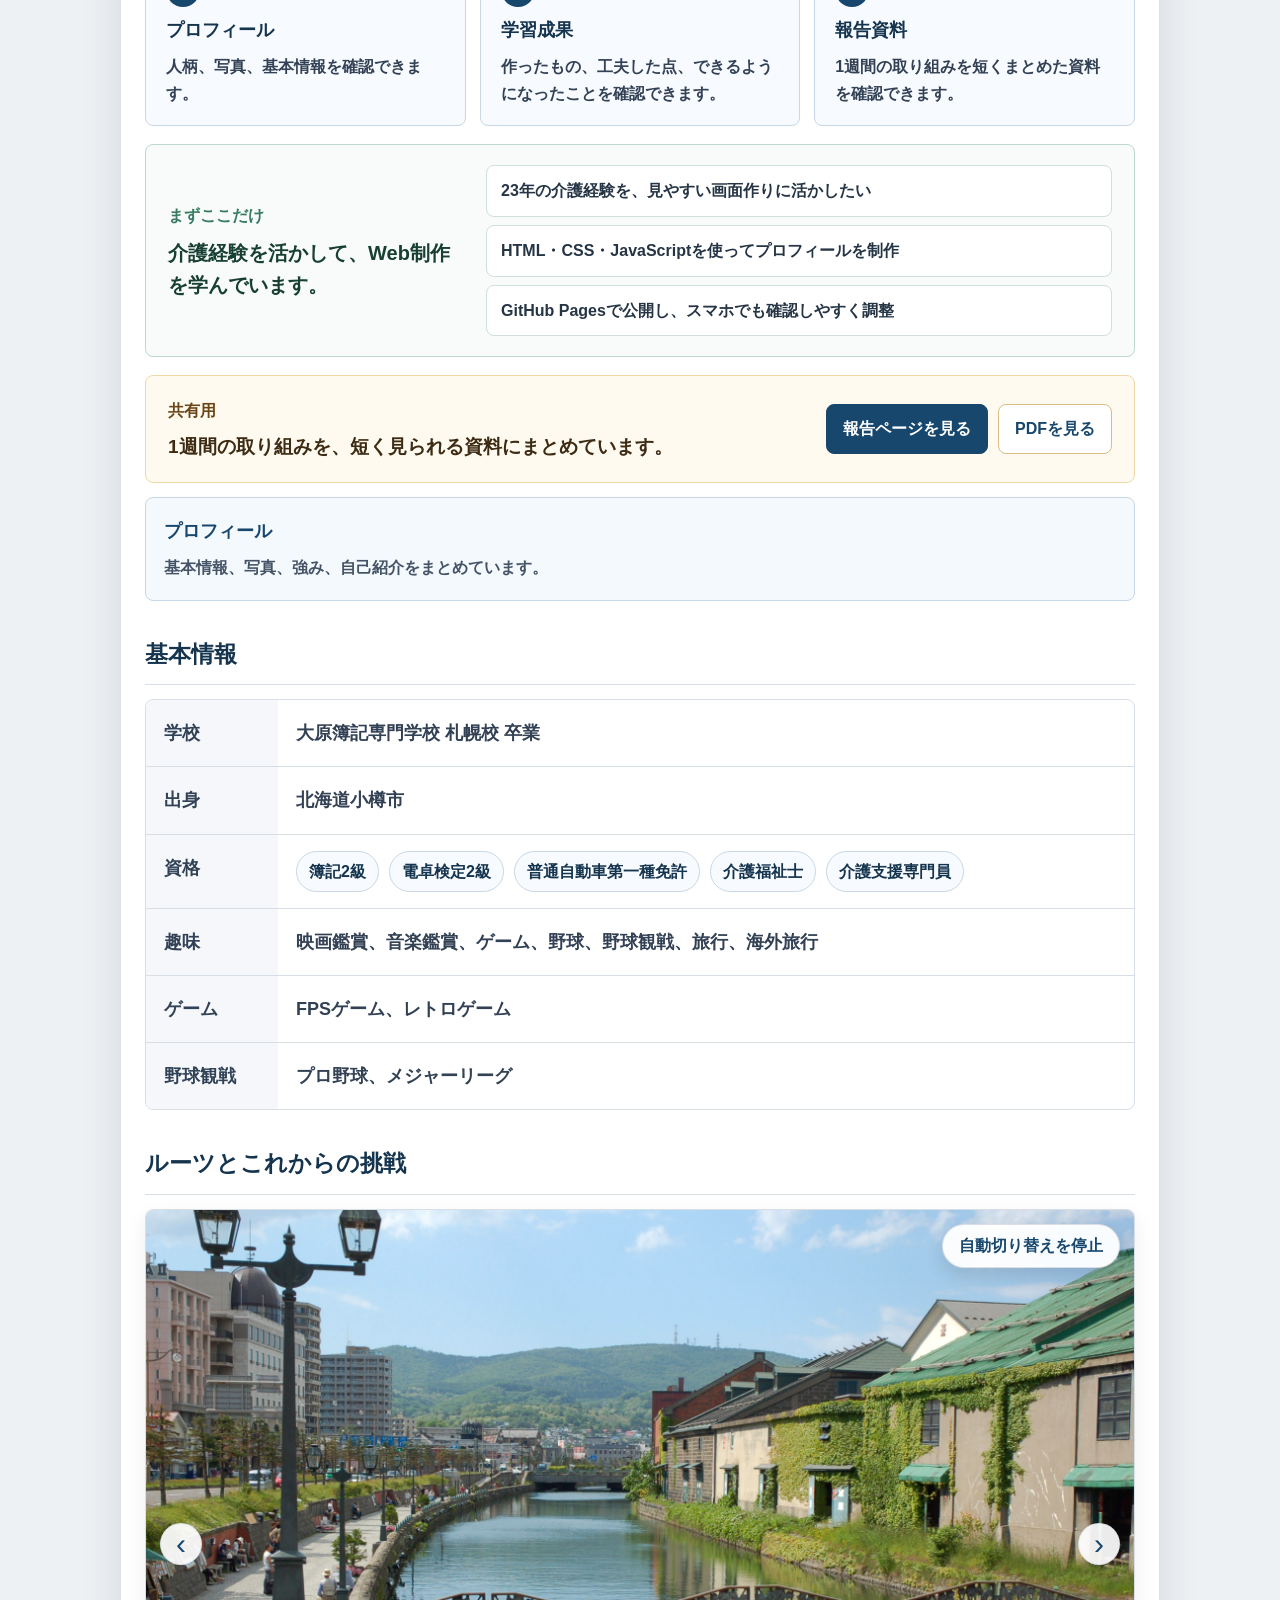
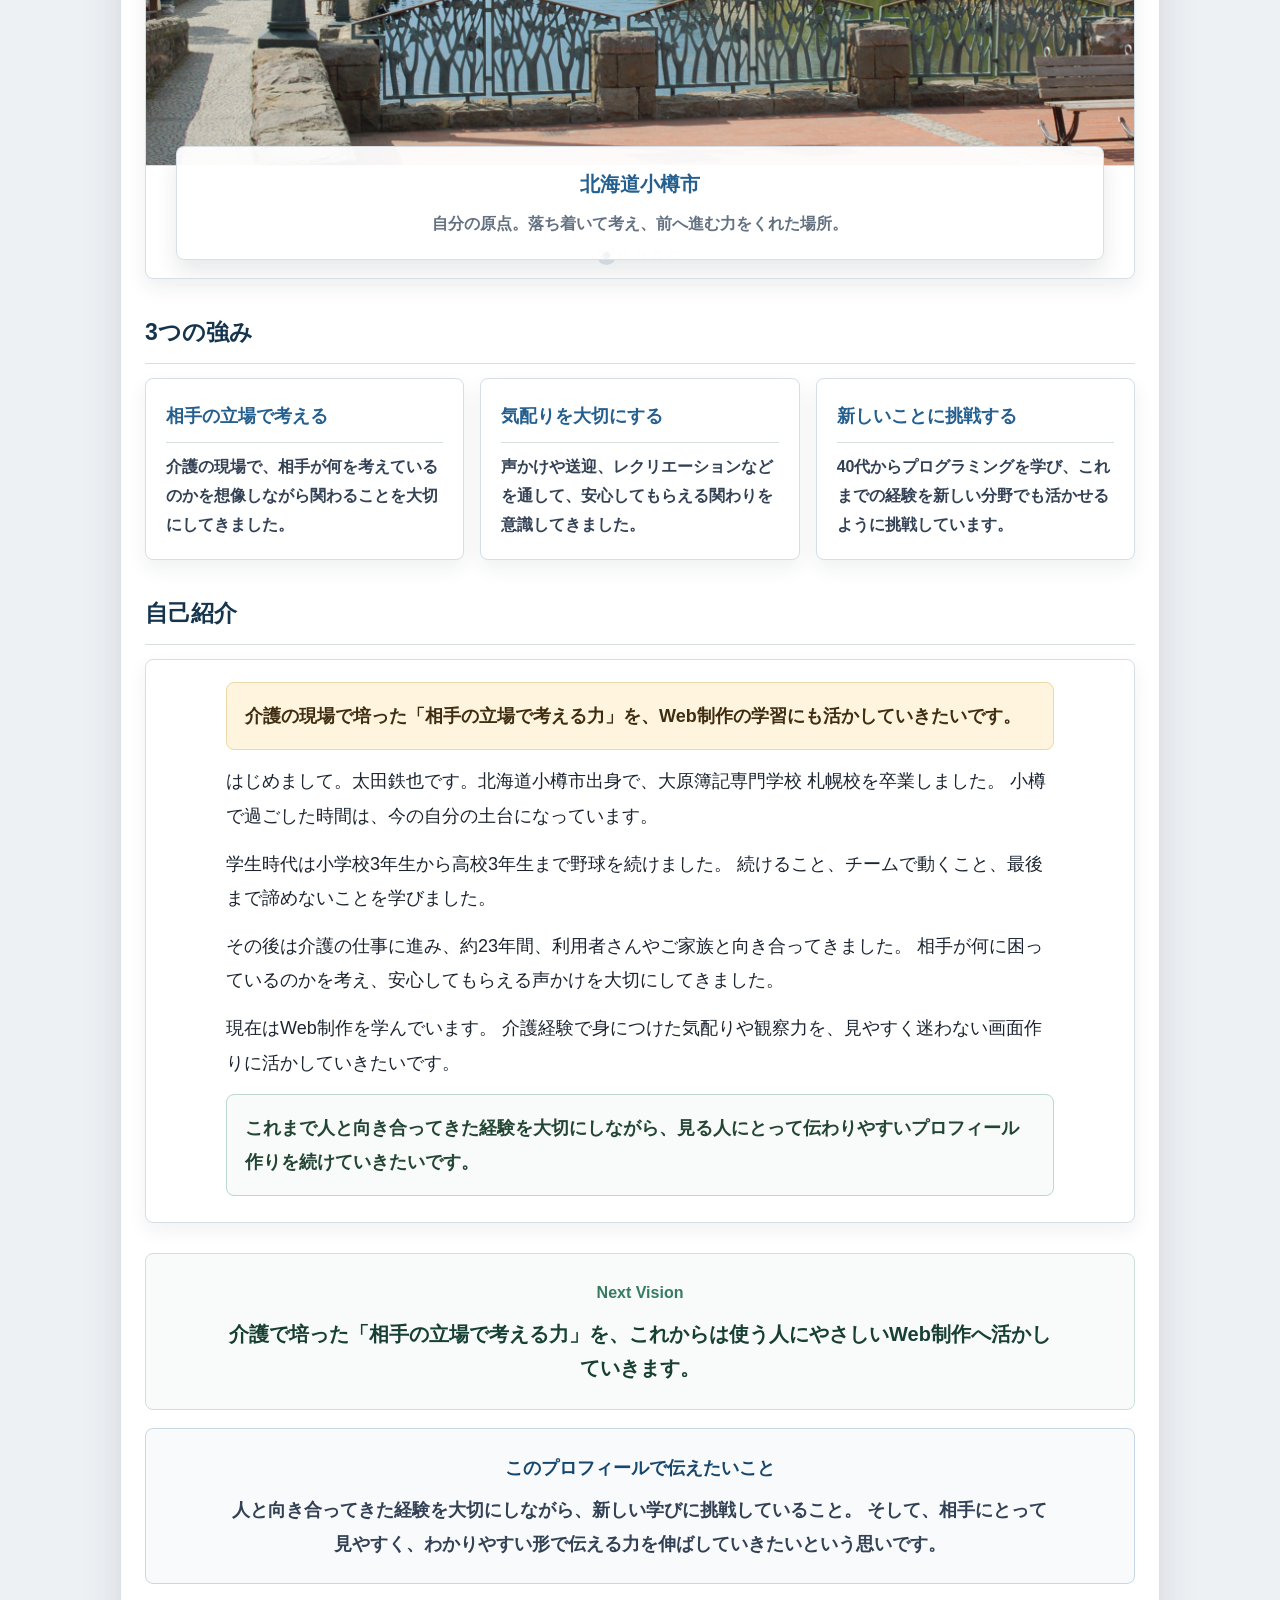
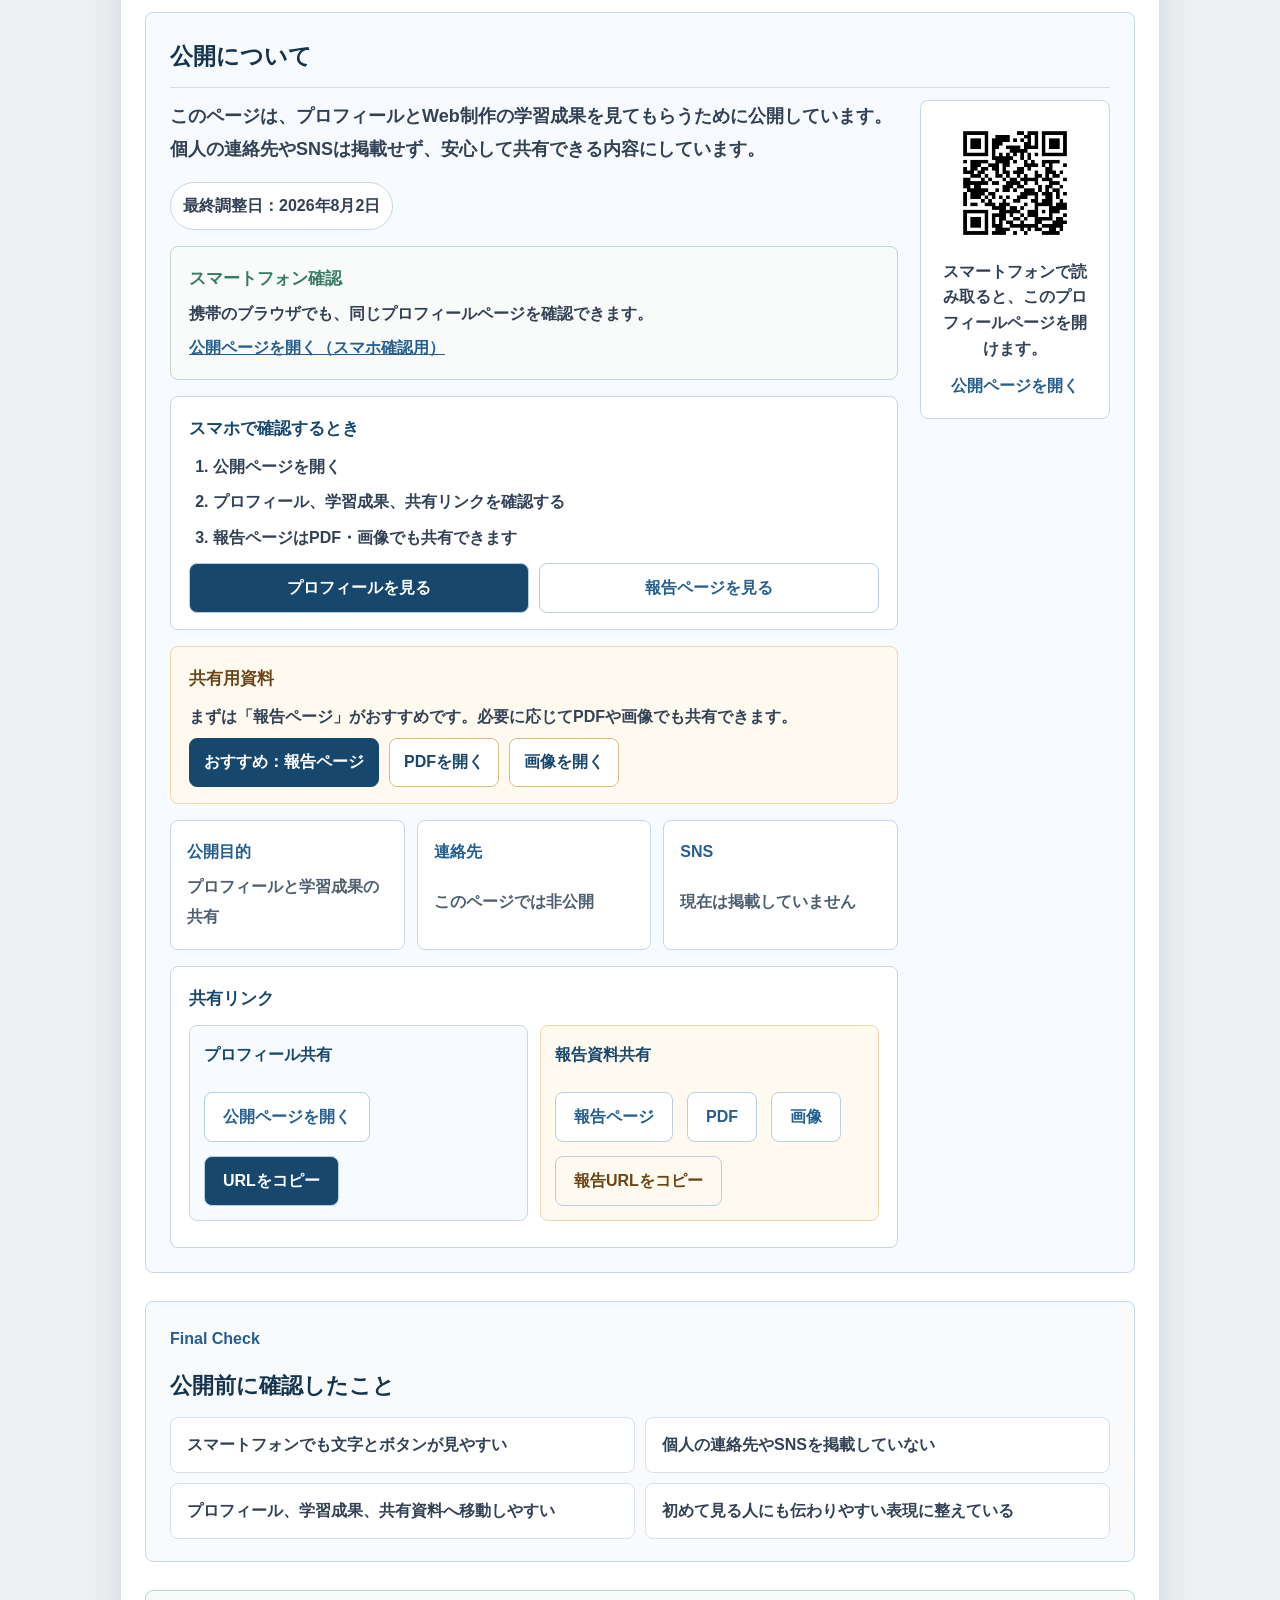
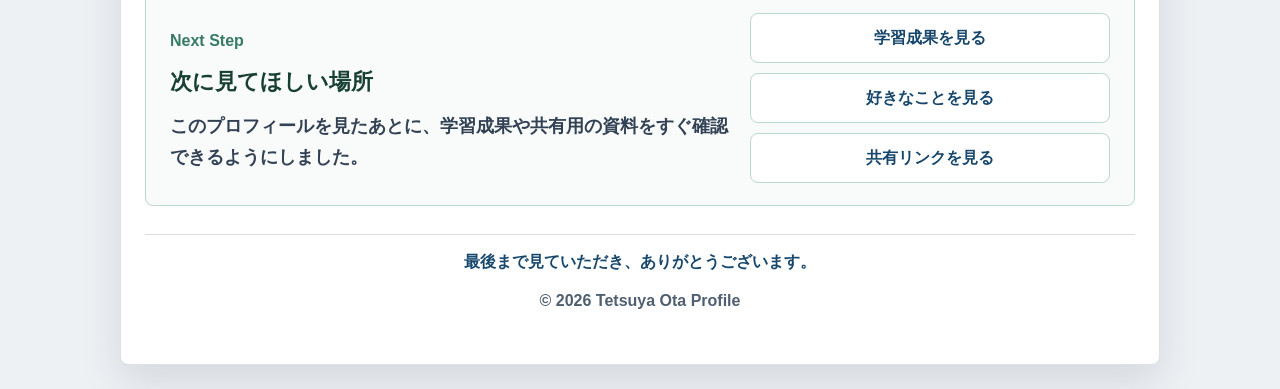
==== commit 16d35536: "Clarify profile viewing flow and portfolio links" ====
--- a/index.html
+++ b/index.html
@@ -10,7 +10,7 @@
   <meta property="og:url" content="https://tetu5473.github.io/profile/">
   <meta property="og:image" content="https://tetu5473.github.io/profile/otaru-canal-real.jpg">
   <title>太田鉄也 プロフィール</title>
-  <link rel="stylesheet" href="style.css?v=20260802-01">
+  <link rel="stylesheet" href="style.css?v=20260803-01">
 </head>
 <body>
   <main class="page">
@@ -91,13 +91,31 @@
     <section class="viewer-guide" aria-label="初めて見る方への案内">
       <div>
         <strong>はじめて見る方へ</strong>
-        <span>気になる項目から見られます。短く確認したい場合は、まず「学習・これから」がおすすめです。</span>
+        <span>短く確認したい場合は、下の順番で見ると内容が分かりやすいです。</span>
       </div>
       <div class="viewer-guide-actions">
         <button type="button" data-open-tab="profile-tab">プロフィール</button>
         <button type="button" data-open-tab="history-tab">経歴・歩み</button>
         <button type="button" data-open-tab="learning-tab">学習・これから</button>
       </div>
+    </section>
+
+    <section class="view-flow" aria-label="おすすめの見る順番">
+      <article>
+        <span>1</span>
+        <strong>プロフィール</strong>
+        <p>人柄、写真、基本情報を確認できます。</p>
+      </article>
+      <article>
+        <span>2</span>
+        <strong>学習成果</strong>
+        <p>作ったもの、工夫した点、できるようになったことを確認できます。</p>
+      </article>
+      <article>
+        <span>3</span>
+        <strong>報告資料</strong>
+        <p>1週間の取り組みを短くまとめた資料を確認できます。</p>
+      </article>
     </section>
 
     <section class="quick-read" aria-label="短く確認したい方へのまとめ">
@@ -505,6 +523,23 @@
               <p>文字の大きさ、ボタンの押しやすさ、余白を調整し、携帯でも確認しやすくしました。</p>
             </div>
           </div>
+          <div class="work-showcase" aria-label="作品紹介として見てほしいポイント">
+            <strong>作品紹介として見てほしいところ</strong>
+            <div>
+              <article>
+                <span>制作物</span>
+                <p>自分の経験、学習内容、好きなことを1ページで見られるプロフィールサイトです。</p>
+              </article>
+              <article>
+                <span>操作</span>
+                <p>タブ切り替え、画像の切り替え、上へ戻るボタン、共有リンクを入れています。</p>
+              </article>
+              <article>
+                <span>工夫</span>
+                <p>初めて見る人が迷わないように、文章、余白、ボタン、スマホ表示を調整しています。</p>
+              </article>
+            </div>
+          </div>
           <div class="portfolio-summary" aria-label="制作物の概要">
             <div>
               <strong>公開済み</strong>
@@ -751,7 +786,7 @@
 
     <section class="closing-message" aria-label="これから目指すこと">
       <span>Next Vision</span>
-      <p>介護経験を活かして、使う人にやさしいWebサービスを作れる人を目指しています。</p>
+      <p>介護で培った「相手の立場で考える力」を、これからは使う人にやさしいWeb制作へ活かしていきます。</p>
     </section>
 
     <section class="profile-closing-note" aria-label="プロフィールのまとめ">
@@ -790,11 +825,11 @@
           </div>
           <div class="report-share-note">
             <strong>共有用資料</strong>
-            <span>1週間の報告ページをPDFと画像でも確認できます。Zoomなどで共有しやすい資料です。</span>
+            <span>まずは「報告ページ」がおすすめです。必要に応じてPDFや画像でも共有できます。</span>
             <div>
+              <a class="recommended-report-link" href="weekly-report.html">おすすめ：報告ページ</a>
               <a href="weekly-report.pdf" target="_blank" rel="noopener noreferrer">PDFを開く</a>
               <a href="weekly-report.png" target="_blank" rel="noopener noreferrer">画像を開く</a>
-              <a href="weekly-report.html">報告ページを開く</a>
             </div>
           </div>
           <ul class="contact-list">
@@ -827,6 +862,7 @@
         </div>
         <div class="qr-card">
           <img src="profile-qr.png" alt="プロフィールサイト公開URLのQRコード">
+          <p>スマートフォンで読み取ると、このプロフィールページを開けます。</p>
           <a href="https://tetu5473.github.io/profile/">公開ページを開く</a>
         </div>
       </div>
--- a/style.css
+++ b/style.css
@@ -485,6 +485,47 @@
   outline-offset: 2px;
 }
 
+.view-flow {
+  display: grid;
+  grid-template-columns: repeat(3, 1fr);
+  gap: 14px;
+  margin: 18px 0 0;
+}
+
+.view-flow article {
+  display: grid;
+  gap: 6px;
+  padding: 18px 20px;
+  border: 1px solid #c8d7e5;
+  border-radius: 8px;
+  background: #f7fbff;
+}
+
+.view-flow span {
+  display: inline-grid;
+  width: 34px;
+  height: 34px;
+  place-items: center;
+  border-radius: 999px;
+  background: #17476d;
+  color: #fff;
+  font-size: 17px;
+  font-weight: 700;
+}
+
+.view-flow strong {
+  color: #15344e;
+  font-size: 18px;
+}
+
+.view-flow p {
+  margin: 0;
+  color: #334155;
+  font-size: 16px;
+  font-weight: 700;
+  line-height: 1.7;
+}
+
 .quick-read {
   display: grid;
   grid-template-columns: minmax(0, 300px) 1fr;
@@ -1238,6 +1279,50 @@
   line-height: 1.75;
 }
 
+.work-showcase {
+  display: grid;
+  gap: 12px;
+  margin: 0 0 18px;
+  padding: 20px 22px;
+  border: 1px solid #c8d7e5;
+  border-radius: 8px;
+  background: #f8fafc;
+}
+
+.work-showcase > strong {
+  color: #17476d;
+  font-size: 18px;
+}
+
+.work-showcase > div {
+  display: grid;
+  grid-template-columns: repeat(3, 1fr);
+  gap: 12px;
+}
+
+.work-showcase article {
+  display: grid;
+  gap: 6px;
+  padding: 16px;
+  border: 1px solid #d7e0eb;
+  border-radius: 8px;
+  background: #fff;
+}
+
+.work-showcase span {
+  color: var(--blue);
+  font-size: 16px;
+  font-weight: 700;
+}
+
+.work-showcase p {
+  margin: 0;
+  color: #334155;
+  font-size: 16px;
+  font-weight: 700;
+  line-height: 1.75;
+}
+
 .portfolio-summary {
   display: grid;
   grid-template-columns: repeat(3, 1fr);
@@ -1852,6 +1937,12 @@
 .report-share-note a:focus-visible {
   outline: 3px solid rgba(165, 109, 29, 0.24);
   outline-offset: 2px;
+}
+
+.report-share-note .recommended-report-link {
+  background: #17476d;
+  border-color: #17476d;
+  color: #fff;
 }
 
 .public-info {
@@ -2015,6 +2106,14 @@
 .qr-card img {
   width: 132px;
   height: 132px;
+}
+
+.qr-card p {
+  margin: 0;
+  color: #334155;
+  font-size: 16px;
+  font-weight: 700;
+  line-height: 1.6;
 }
 
 .qr-card a {
@@ -2580,6 +2679,7 @@
 
   .profile-points,
   .top-overview,
+  .view-flow,
   .quick-read,
   .report-entry,
   .viewer-guide,
@@ -2589,6 +2689,7 @@
   .goal-grid,
   .skill-grid,
   .learning-achievement,
+  .work-showcase > div,
   .portfolio-summary,
   .production-grid,
   .progress-board,
@@ -2702,6 +2803,10 @@
     min-height: 52px;
   }
 
+  .view-flow article {
+    padding: 16px;
+  }
+
   .content-block {
     margin-top: 28px;
   }
@@ -2820,6 +2925,7 @@
   .mobile-share-guide,
   .report-share-note,
   .learning-achievement div,
+  .work-showcase,
   .portfolio-highlight,
   .production-result,
   .before-after-note,
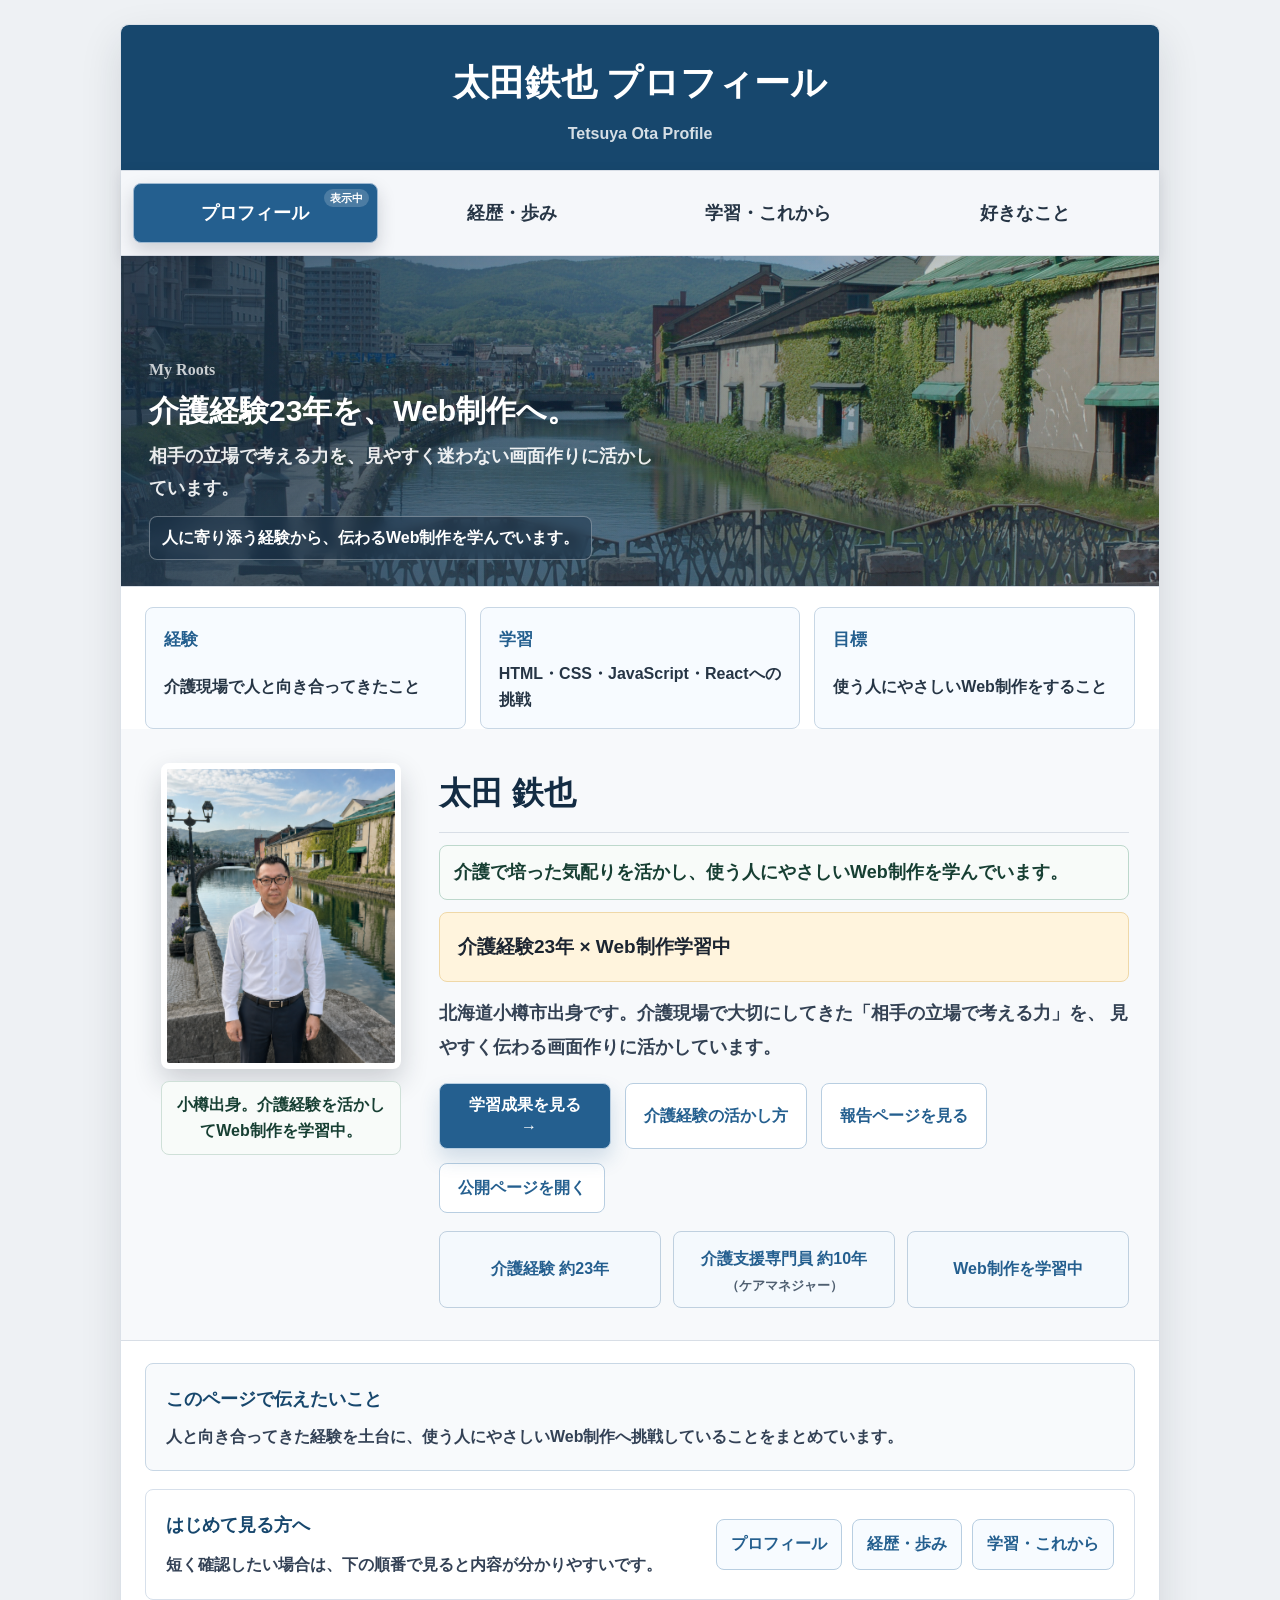
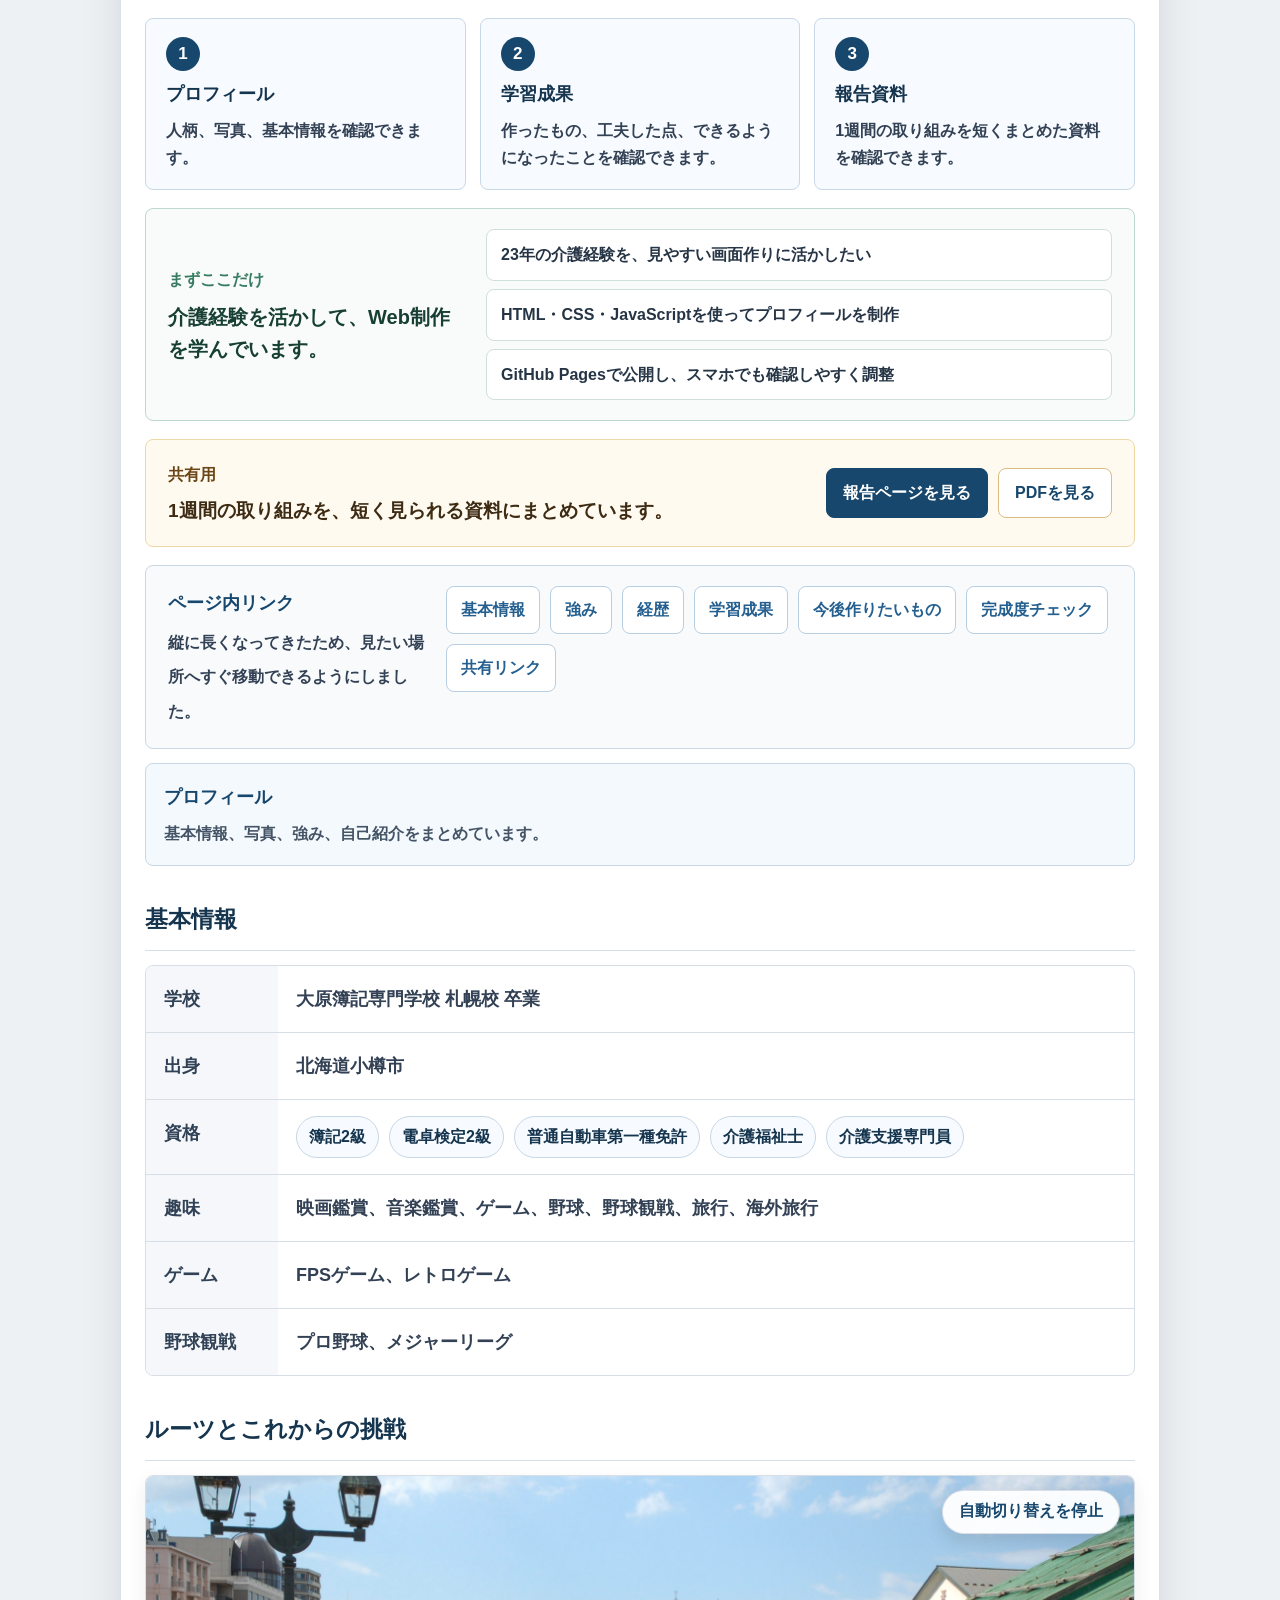
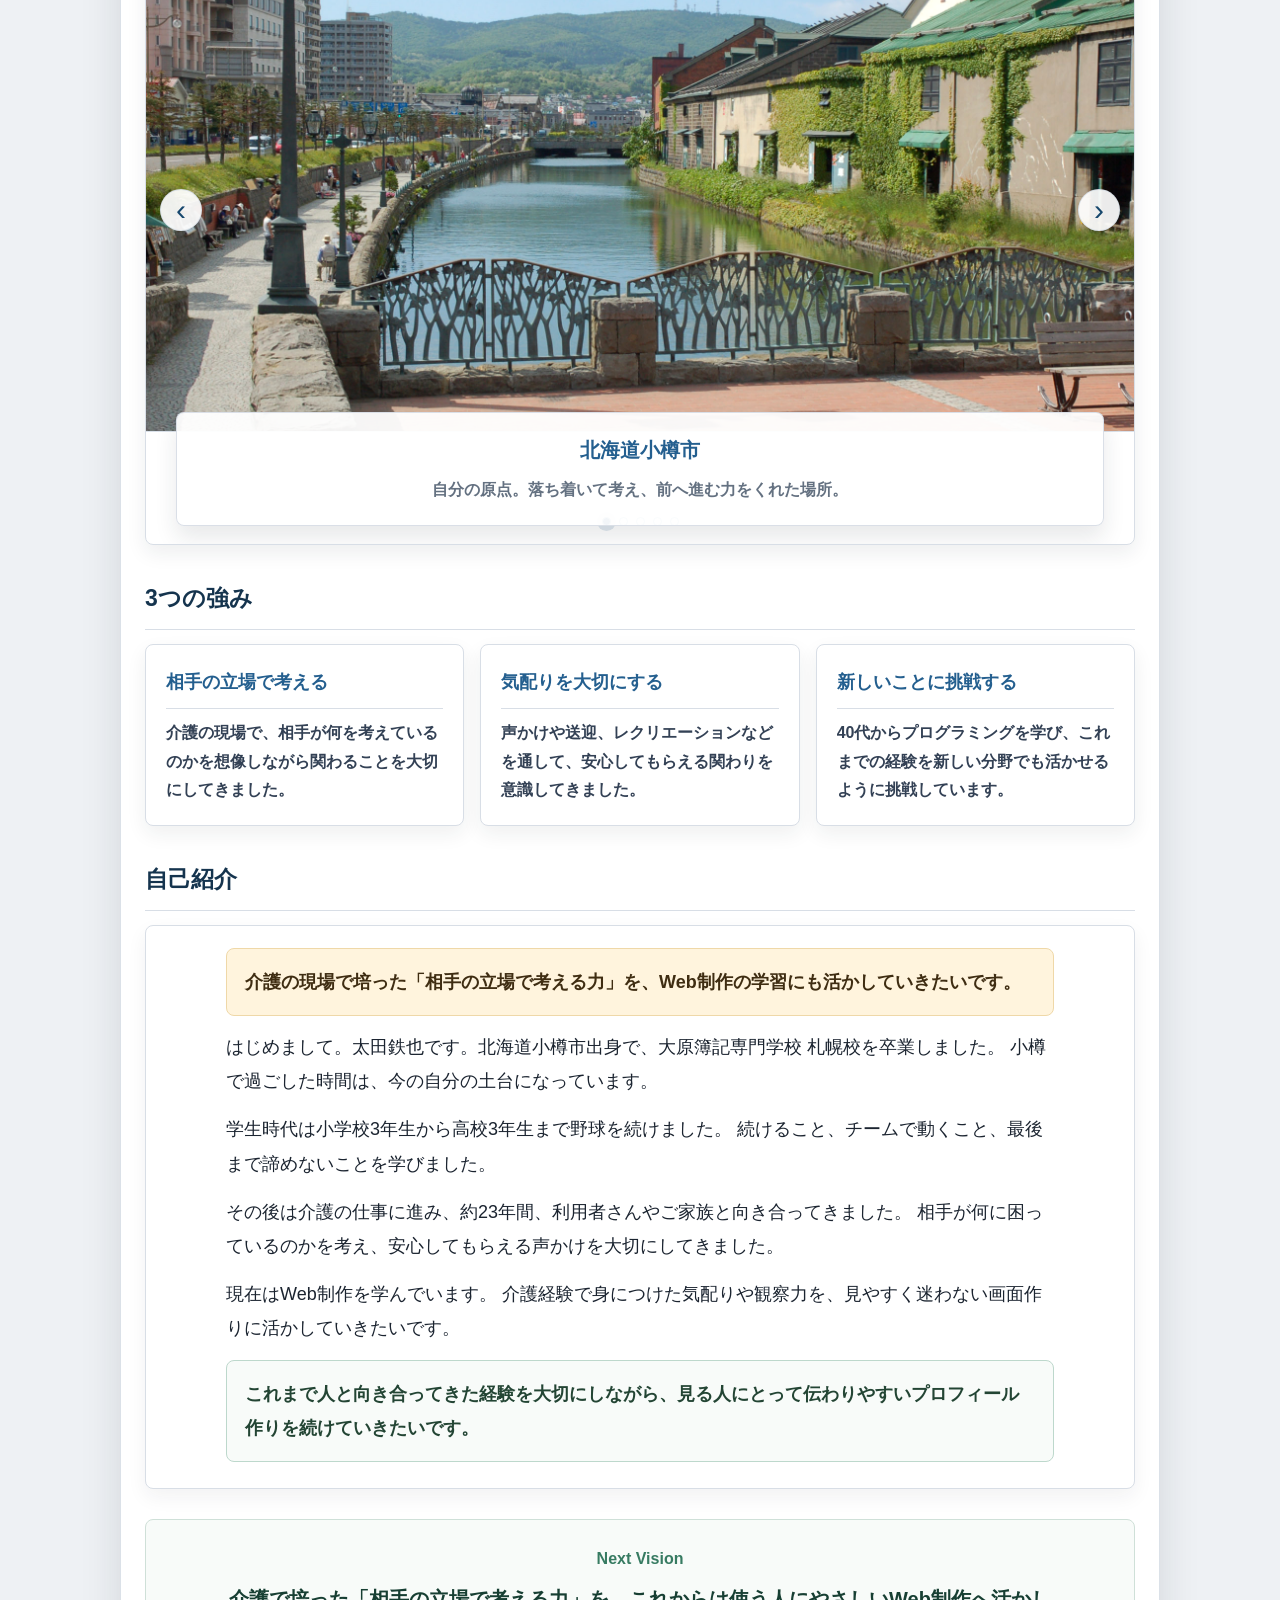
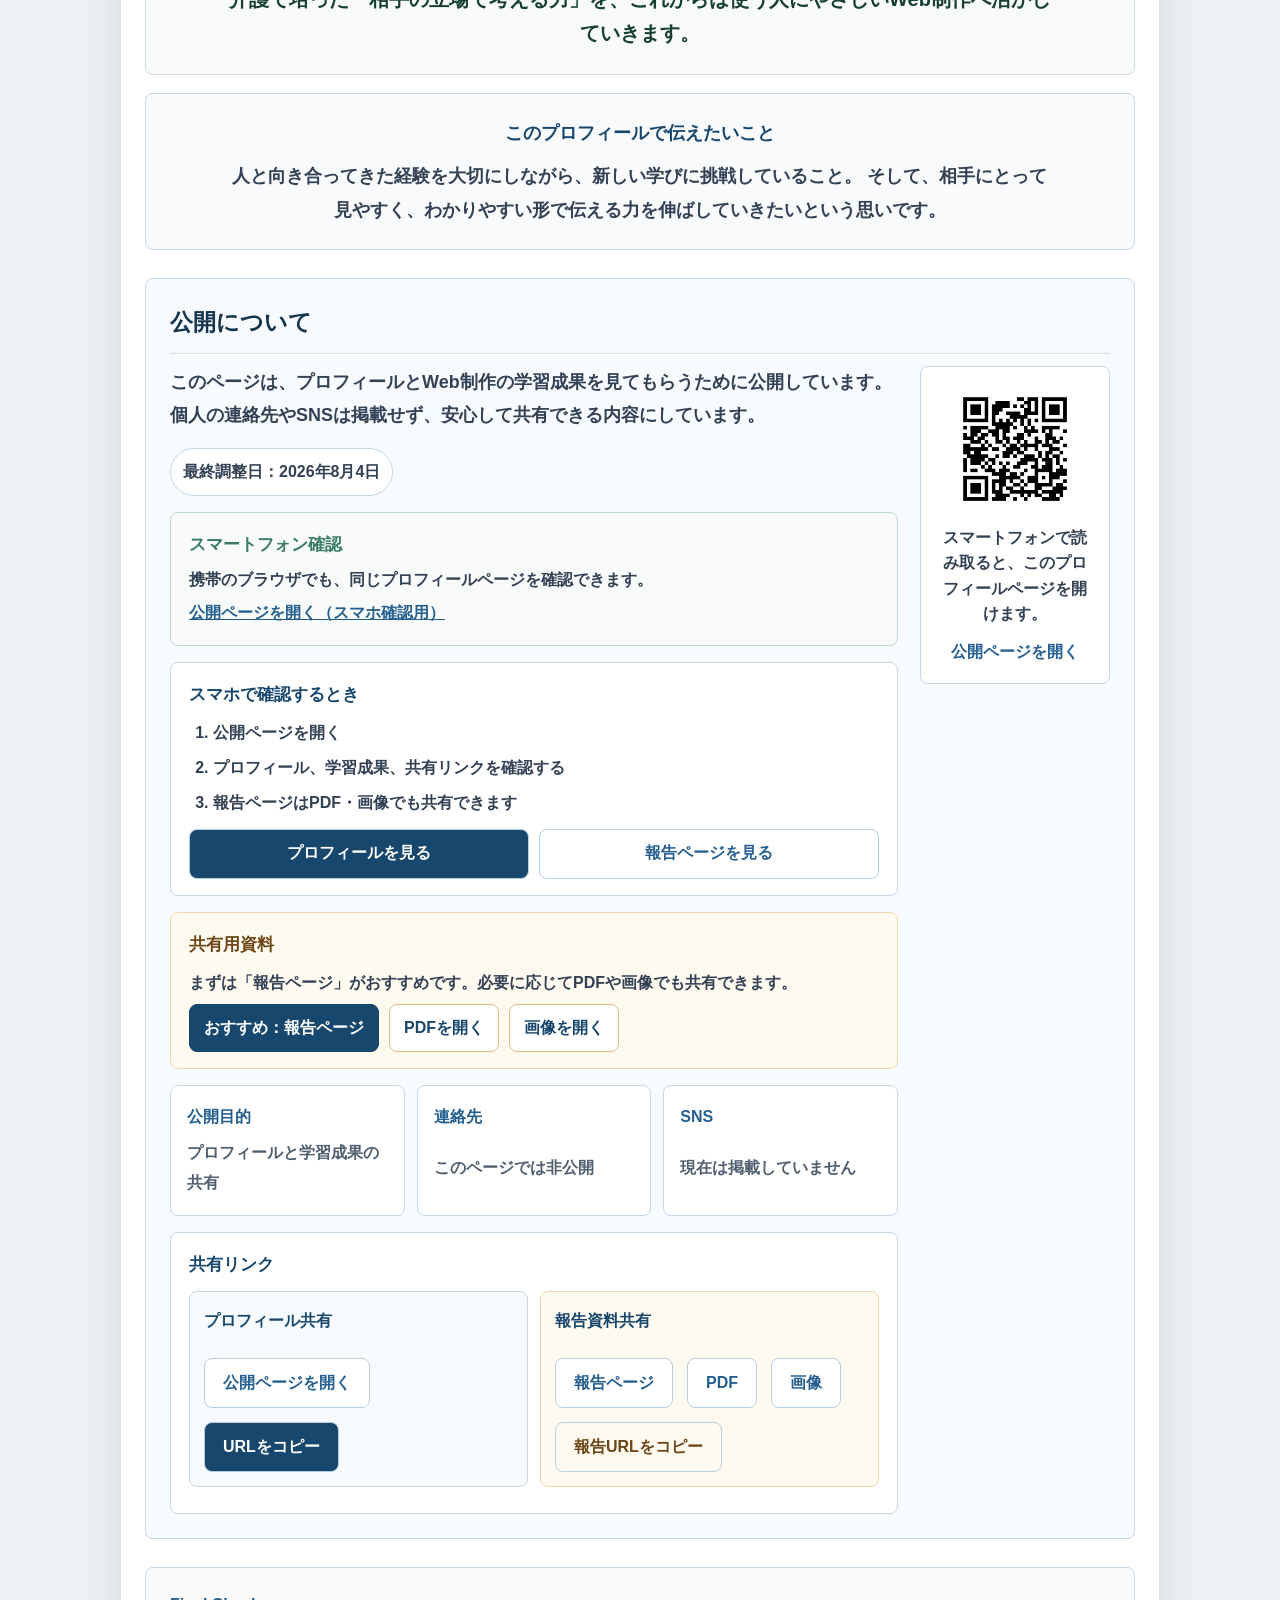
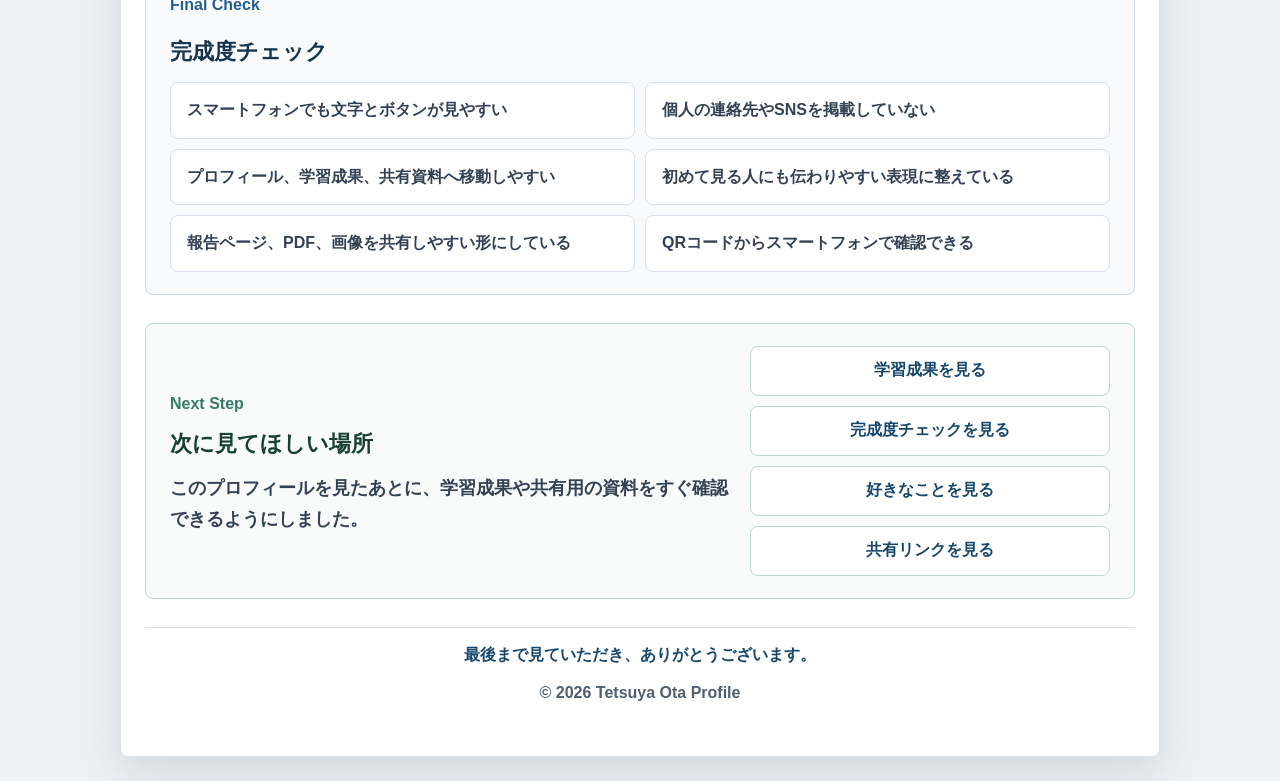
==== commit c21721b0: "Add profile navigation and completion details" ====
--- a/index.html
+++ b/index.html
@@ -10,7 +10,7 @@
   <meta property="og:url" content="https://tetu5473.github.io/profile/">
   <meta property="og:image" content="https://tetu5473.github.io/profile/otaru-canal-real.jpg">
   <title>太田鉄也 プロフィール</title>
-  <link rel="stylesheet" href="style.css?v=20260803-01">
+  <link rel="stylesheet" href="style.css?v=20260804-01">
 </head>
 <body>
   <main class="page">
@@ -73,6 +73,7 @@
         <div class="profile-actions" aria-label="プロフィール内の主な導線">
           <button class="primary-action" type="button" data-open-tab="learning-tab" data-scroll-target="portfolio-section">学習成果を見る</button>
           <button type="button" data-open-tab="learning-tab" data-scroll-target="care-web-section">介護経験の活かし方</button>
+          <a href="weekly-report.html">報告ページを見る</a>
           <a href="https://tetu5473.github.io/profile/" target="_blank" rel="noopener noreferrer">公開ページを開く</a>
         </div>
         <ul class="profile-points">
@@ -141,6 +142,22 @@
       </div>
     </section>
 
+    <section class="page-jump" aria-label="ページ内リンク">
+      <div>
+        <strong>ページ内リンク</strong>
+        <span>縦に長くなってきたため、見たい場所へすぐ移動できるようにしました。</span>
+      </div>
+      <div class="page-jump-actions">
+        <button type="button" data-open-tab="profile-tab" data-scroll-target="basic-info-section">基本情報</button>
+        <button type="button" data-open-tab="profile-tab" data-scroll-target="strength-section">強み</button>
+        <button type="button" data-open-tab="history-tab" data-scroll-target="history-section">経歴</button>
+        <button type="button" data-open-tab="learning-tab" data-scroll-target="portfolio-section">学習成果</button>
+        <button type="button" data-open-tab="learning-tab" data-scroll-target="future-app-section">今後作りたいもの</button>
+        <button type="button" data-open-tab="learning-tab" data-scroll-target="quality-check-section">完成度チェック</button>
+        <button type="button" data-open-tab="learning-tab" data-scroll-target="share-section">共有リンク</button>
+      </div>
+    </section>
+
     <div class="tab-status" id="tab-status" aria-live="polite">
       <strong>プロフィール</strong>
       <span>基本情報、写真、強み、自己紹介をまとめています。</span>
@@ -148,7 +165,7 @@
 
     <div class="tab-panels">
       <div class="tab-panel is-active" id="profile-tab" role="tabpanel" aria-labelledby="profile-tab-button">
-        <section class="content-block">
+        <section class="content-block" id="basic-info-section">
           <h2>基本情報</h2>
           <table>
             <tr>
@@ -186,7 +203,7 @@
           </table>
         </section>
 
-        <section class="content-block image-story-block">
+        <section class="content-block image-story-block" id="roots-section">
           <h2>ルーツとこれからの挑戦</h2>
           <div class="story-carousel" aria-label="ルーツと挑戦の画像ギャラリー">
             <div class="story-slides">
@@ -239,7 +256,7 @@
           </div>
         </section>
 
-        <section class="content-block highlight-block">
+        <section class="content-block highlight-block" id="strength-section">
           <h2>3つの強み</h2>
           <div class="strength-grid">
             <div class="strength-card">
@@ -257,7 +274,7 @@
           </div>
         </section>
 
-        <section class="content-block">
+        <section class="content-block" id="self-introduction-section">
           <h2>自己紹介</h2>
           <div class="readable-text">
             <p class="key-message">介護の現場で培った「相手の立場で考える力」を、Web制作の学習にも活かしていきたいです。</p>
@@ -285,7 +302,7 @@
       </div>
 
       <div class="tab-panel" id="history-tab" role="tabpanel" aria-labelledby="history-tab-button" hidden>
-        <section class="content-block">
+        <section class="content-block" id="history-section">
           <h2>経歴</h2>
           <table>
             <tr>
@@ -495,6 +512,13 @@
               <p>通院、面談、サービス調整、書類作成などの予定を整理し、抜けや漏れを減らせる画面を考えたいです。</p>
             </article>
           </div>
+          <div class="future-app-note" id="future-app-section" aria-label="今後作りたいもの">
+            <strong>今後作りたいもの</strong>
+            <p>
+              介護現場で使いやすい「記録」「申し送り」「予定確認」のような小さなWebアプリを作ってみたいです。
+              現場で働く人が迷わず使える、分かりやすい画面作りを目指します。
+            </p>
+          </div>
         </section>
 
         <section class="message-block">
@@ -540,6 +564,13 @@
               </article>
             </div>
           </div>
+          <figure class="portfolio-preview">
+            <img src="profile-preview.png" alt="プロフィールサイトの画面プレビュー" loading="lazy" decoding="async">
+            <figcaption>
+              <strong>画面プレビュー</strong>
+              <span>公開しているプロフィールサイトの見た目を、作品紹介として確認できます。</span>
+            </figcaption>
+          </figure>
           <div class="portfolio-summary" aria-label="制作物の概要">
             <div>
               <strong>公開済み</strong>
@@ -805,7 +836,7 @@
             このページは、プロフィールとWeb制作の学習成果を見てもらうために公開しています。
             個人の連絡先やSNSは掲載せず、安心して共有できる内容にしています。
           </p>
-          <p class="updated-note">最終調整日：2026年8月2日</p>
+          <p class="updated-note">最終調整日：2026年8月4日</p>
           <div class="mobile-check-note">
             <strong>スマートフォン確認</strong>
             <span>携帯のブラウザでも、同じプロフィールページを確認できます。</span>
@@ -868,14 +899,16 @@
       </div>
     </section>
 
-    <section class="final-check" aria-label="公開前の確認">
+    <section class="final-check" id="quality-check-section" aria-label="完成度チェック">
       <span>Final Check</span>
-      <h2>公開前に確認したこと</h2>
+      <h2>完成度チェック</h2>
       <ul>
         <li>スマートフォンでも文字とボタンが見やすい</li>
         <li>個人の連絡先やSNSを掲載していない</li>
         <li>プロフィール、学習成果、共有資料へ移動しやすい</li>
         <li>初めて見る人にも伝わりやすい表現に整えている</li>
+        <li>報告ページ、PDF、画像を共有しやすい形にしている</li>
+        <li>QRコードからスマートフォンで確認できる</li>
       </ul>
     </section>
 
@@ -889,6 +922,7 @@
       </div>
       <div class="next-guide-actions">
         <button type="button" data-open-tab="learning-tab" data-scroll-target="portfolio-section">学習成果を見る</button>
+        <button type="button" data-open-tab="learning-tab" data-scroll-target="quality-check-section">完成度チェックを見る</button>
         <button type="button" data-open-tab="interest-tab">好きなことを見る</button>
         <button type="button" data-open-tab="learning-tab" data-scroll-target="share-section">共有リンクを見る</button>
       </div>
--- a/style.css
+++ b/style.css
@@ -638,6 +638,59 @@
   outline-offset: 2px;
 }
 
+.page-jump {
+  display: grid;
+  grid-template-columns: minmax(0, 260px) 1fr;
+  gap: 18px;
+  align-items: start;
+  margin: 18px 0 0;
+  padding: 20px 22px;
+  border: 1px solid #c8d7e5;
+  border-radius: 8px;
+  background: #f8fafc;
+}
+
+.page-jump strong {
+  display: block;
+  margin-bottom: 5px;
+  color: #17476d;
+  font-size: 18px;
+}
+
+.page-jump span {
+  color: #334155;
+  font-size: 16px;
+  font-weight: 700;
+  line-height: 1.7;
+}
+
+.page-jump-actions {
+  display: flex;
+  flex-wrap: wrap;
+  gap: 10px;
+}
+
+.page-jump-actions button {
+  min-height: 48px;
+  padding: 9px 14px;
+  border: 1px solid #b8cee1;
+  border-radius: 8px;
+  background: #fff;
+  color: var(--blue);
+  font: inherit;
+  font-size: 16px;
+  font-weight: 700;
+  line-height: 1.4;
+  cursor: pointer;
+}
+
+.page-jump-actions button:hover,
+.page-jump-actions button:focus-visible {
+  background: #f7fbff;
+  outline: 3px solid rgba(36, 95, 143, 0.2);
+  outline-offset: 2px;
+}
+
 .section-kicker {
   display: inline-block;
   margin-bottom: 4px;
@@ -1206,6 +1259,28 @@
   line-height: 1.8;
 }
 
+.future-app-note {
+  display: grid;
+  gap: 8px;
+  margin-top: 18px;
+  padding: 18px 20px;
+  border: 1px solid #bdd8cc;
+  border-radius: 8px;
+  background: #f8fbf9;
+}
+
+.future-app-note strong {
+  color: var(--green);
+  font-size: 18px;
+}
+
+.future-app-note p {
+  margin: 0;
+  color: #173f33;
+  font-weight: 700;
+  line-height: 1.85;
+}
+
 .portfolio-list {
   display: grid;
   gap: 18px;
@@ -1317,6 +1392,45 @@
 
 .work-showcase p {
   margin: 0;
+  color: #334155;
+  font-size: 16px;
+  font-weight: 700;
+  line-height: 1.75;
+}
+
+.portfolio-preview {
+  display: grid;
+  grid-template-columns: minmax(0, 1fr) 280px;
+  gap: 18px;
+  align-items: center;
+  margin: 0 0 18px;
+  padding: 18px 20px;
+  border: 1px solid #c8d7e5;
+  border-radius: 8px;
+  background: #fff;
+}
+
+.portfolio-preview img {
+  display: block;
+  width: 100%;
+  max-height: 230px;
+  border: 1px solid #d7e0eb;
+  border-radius: 8px;
+  object-fit: cover;
+  object-position: top center;
+}
+
+.portfolio-preview figcaption {
+  display: grid;
+  gap: 8px;
+}
+
+.portfolio-preview strong {
+  color: #17476d;
+  font-size: 18px;
+}
+
+.portfolio-preview span {
   color: #334155;
   font-size: 16px;
   font-weight: 700;
@@ -2682,6 +2796,7 @@
   .view-flow,
   .quick-read,
   .report-entry,
+  .page-jump,
   .viewer-guide,
   .strength-grid,
   .interest-grid,
@@ -2690,6 +2805,7 @@
   .skill-grid,
   .learning-achievement,
   .work-showcase > div,
+  .portfolio-preview,
   .portfolio-summary,
   .production-grid,
   .progress-board,
@@ -2778,6 +2894,21 @@
     min-height: 54px;
   }
 
+  .page-jump {
+    gap: 14px;
+    padding: 16px;
+  }
+
+  .page-jump-actions {
+    display: grid;
+    grid-template-columns: 1fr;
+  }
+
+  .page-jump-actions button {
+    width: 100%;
+    min-height: 52px;
+  }
+
   .top-overview {
     gap: 10px;
     margin-top: 16px;
@@ -2926,6 +3057,7 @@
   .report-share-note,
   .learning-achievement div,
   .work-showcase,
+  .portfolio-preview,
   .portfolio-highlight,
   .production-result,
   .before-after-note,
@@ -2939,6 +3071,10 @@
 
   .learning-result ul {
     grid-template-columns: 1fr;
+  }
+
+  .portfolio-preview img {
+    max-height: 220px;
   }
 
   .report-share-note div {
